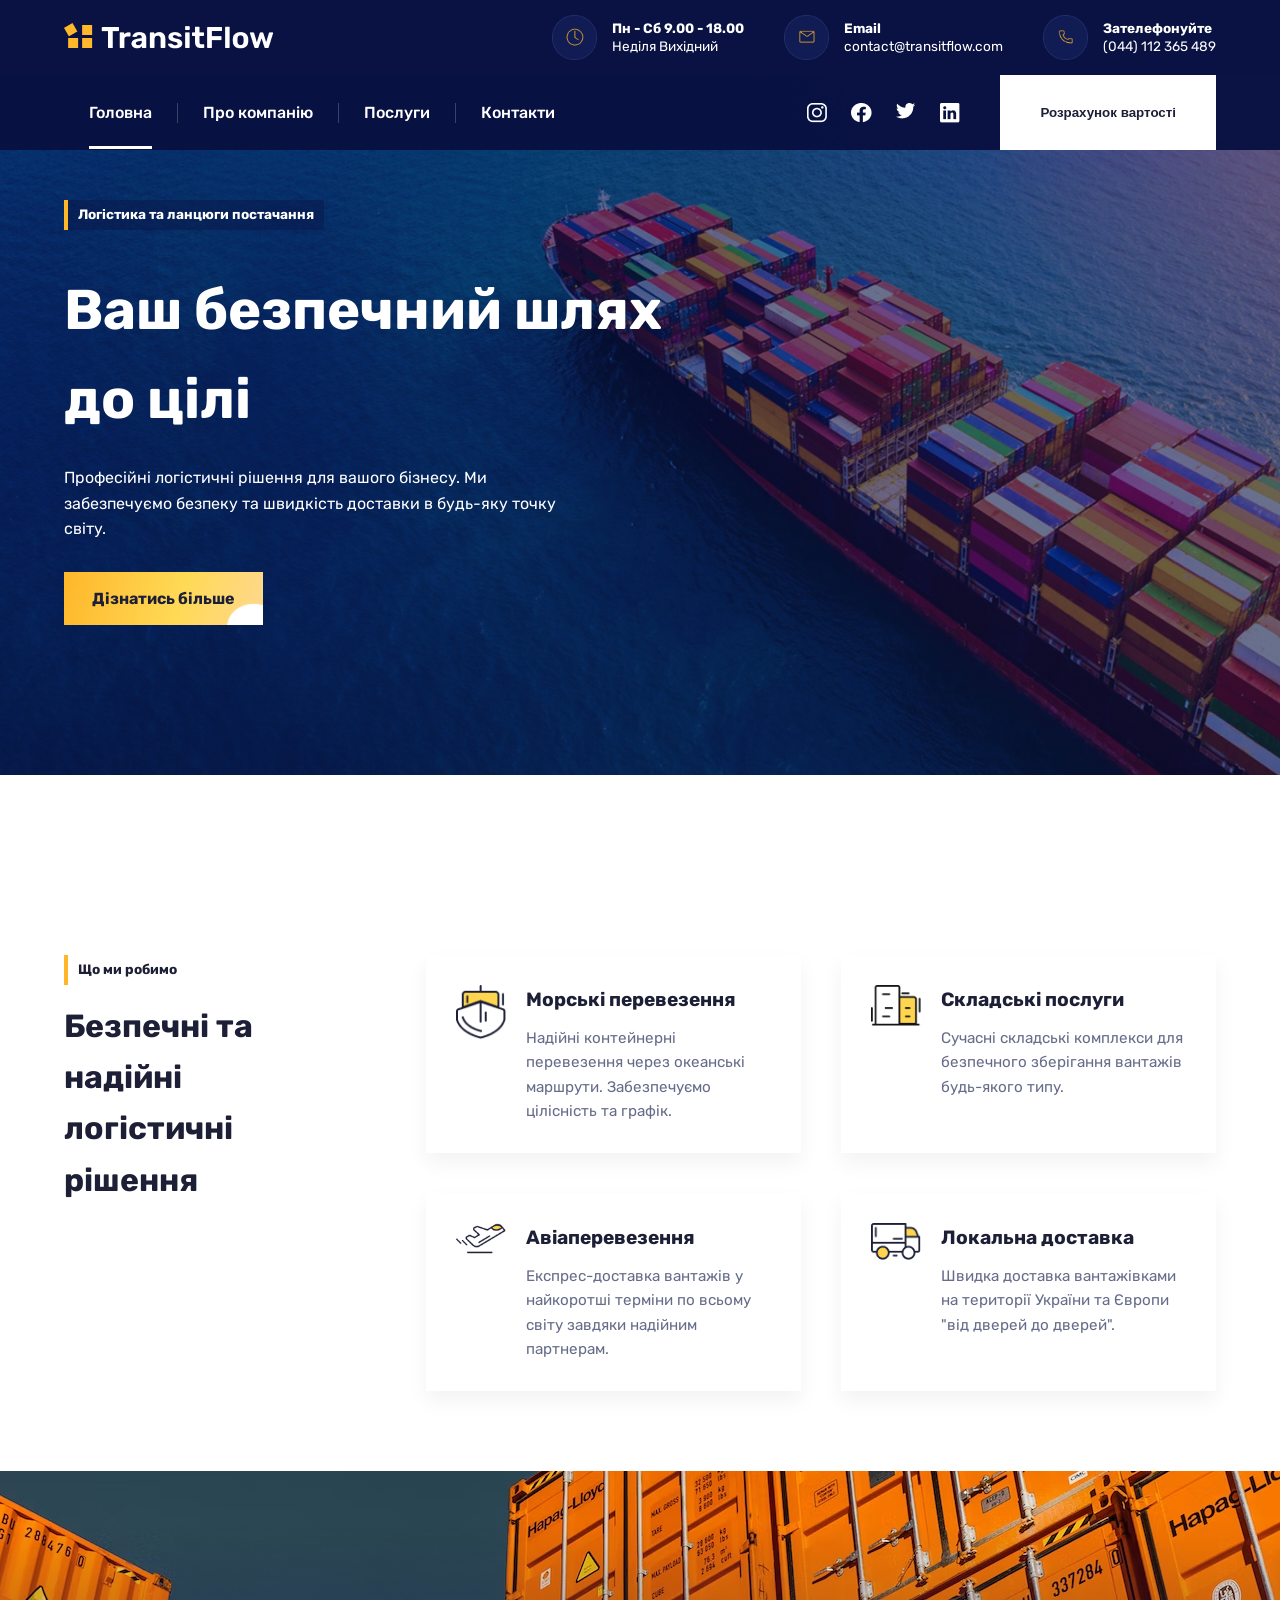
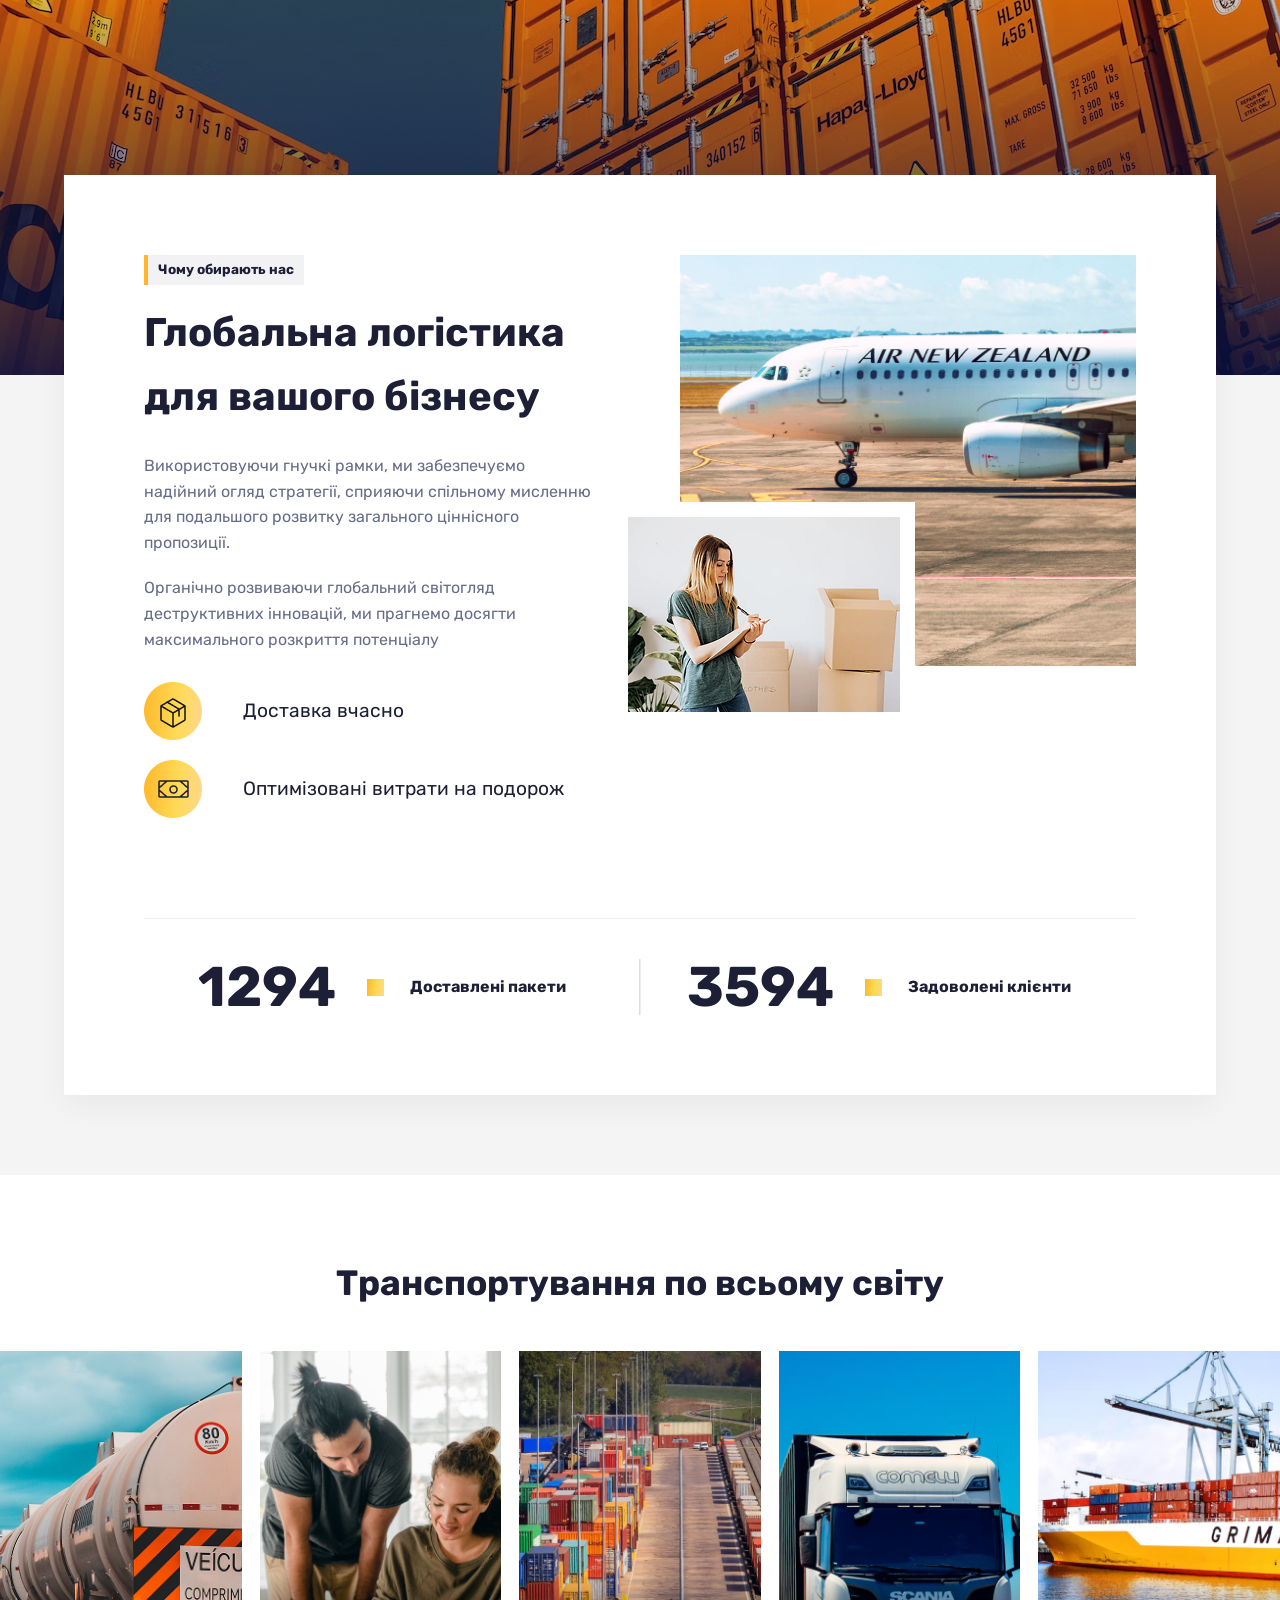
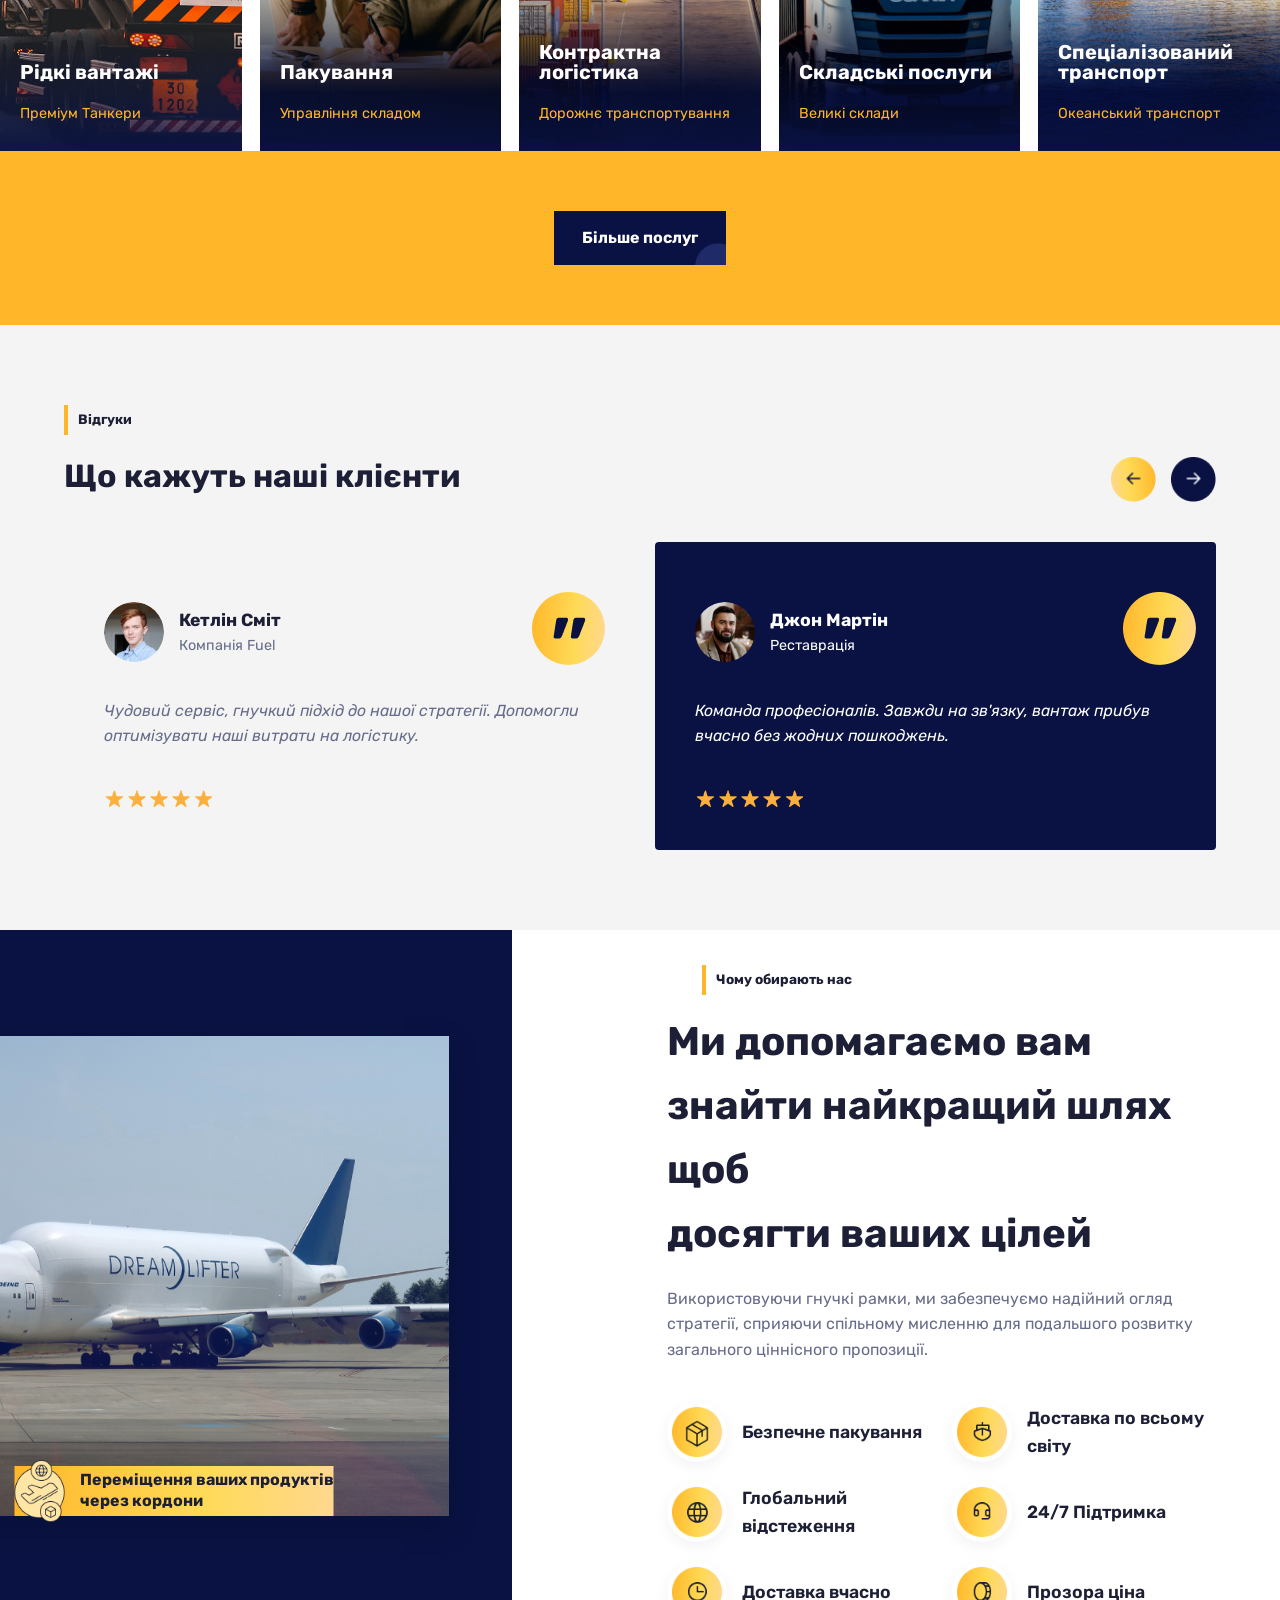
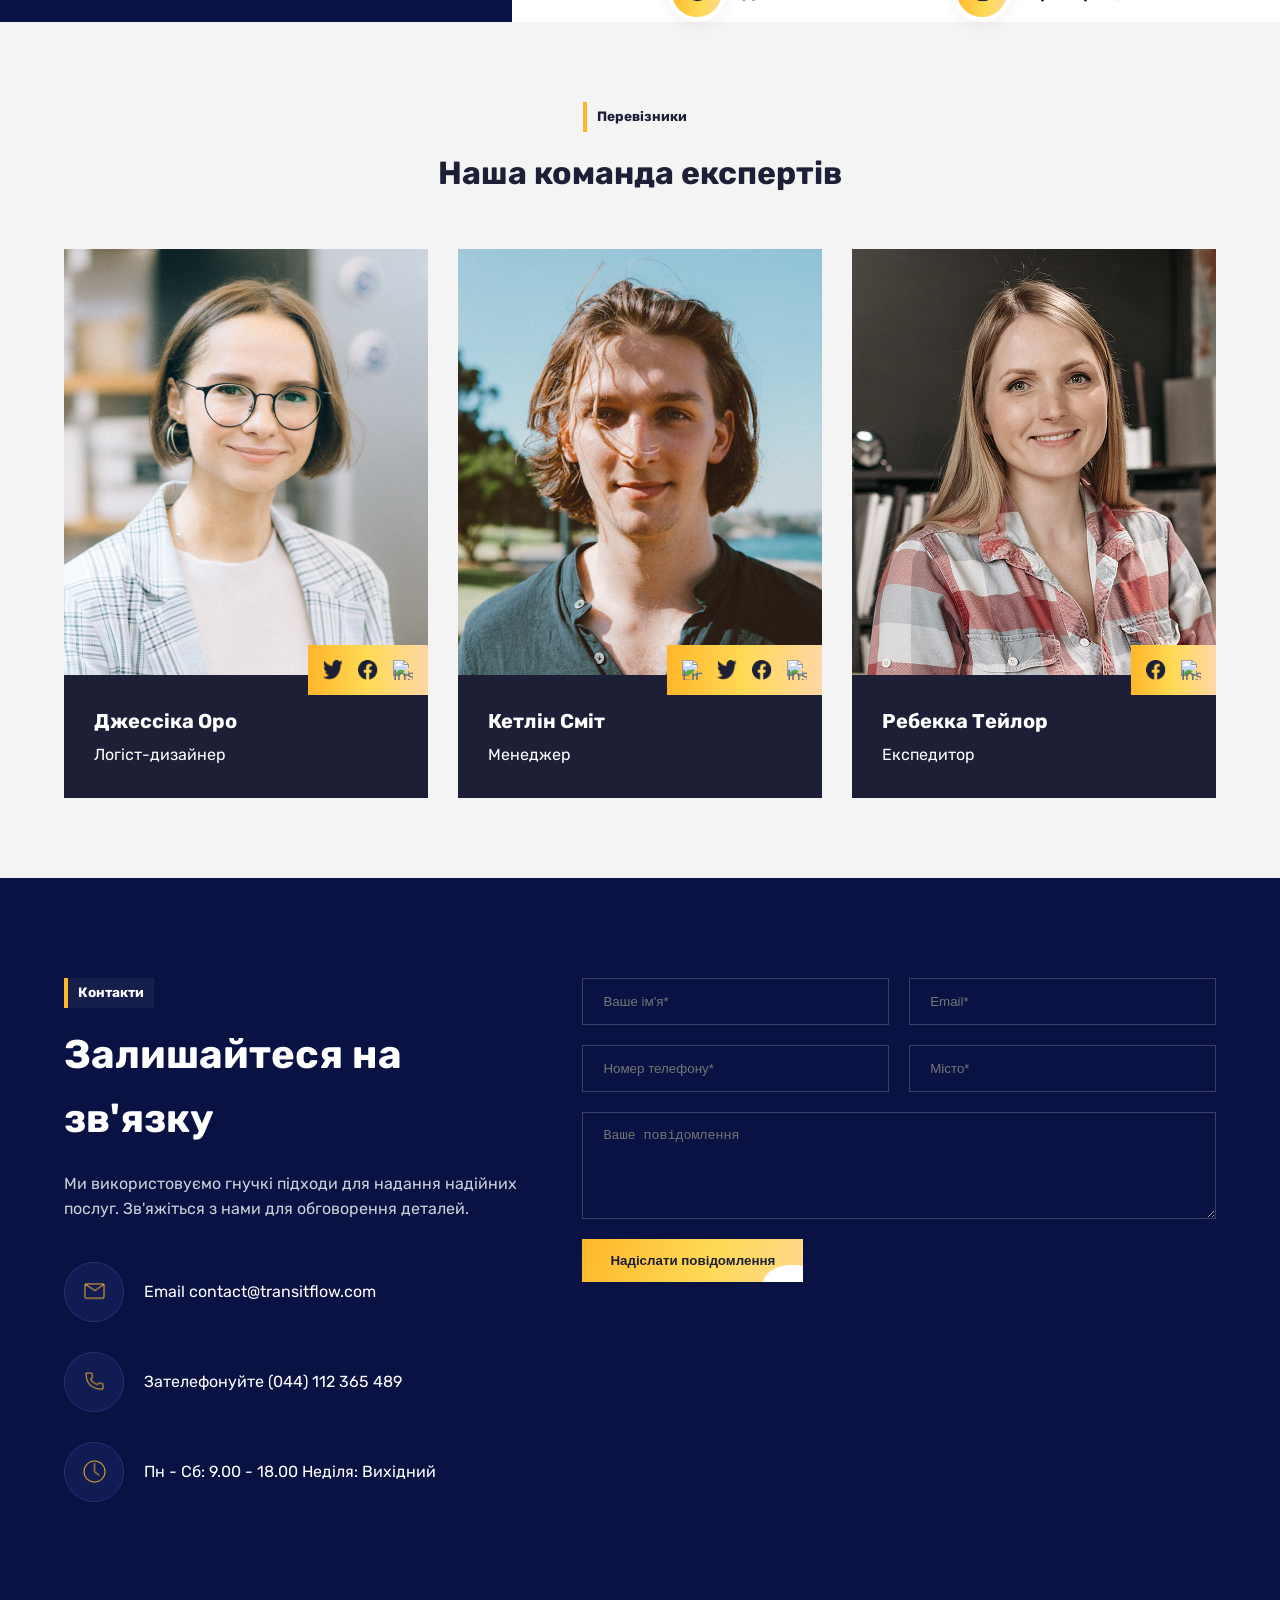
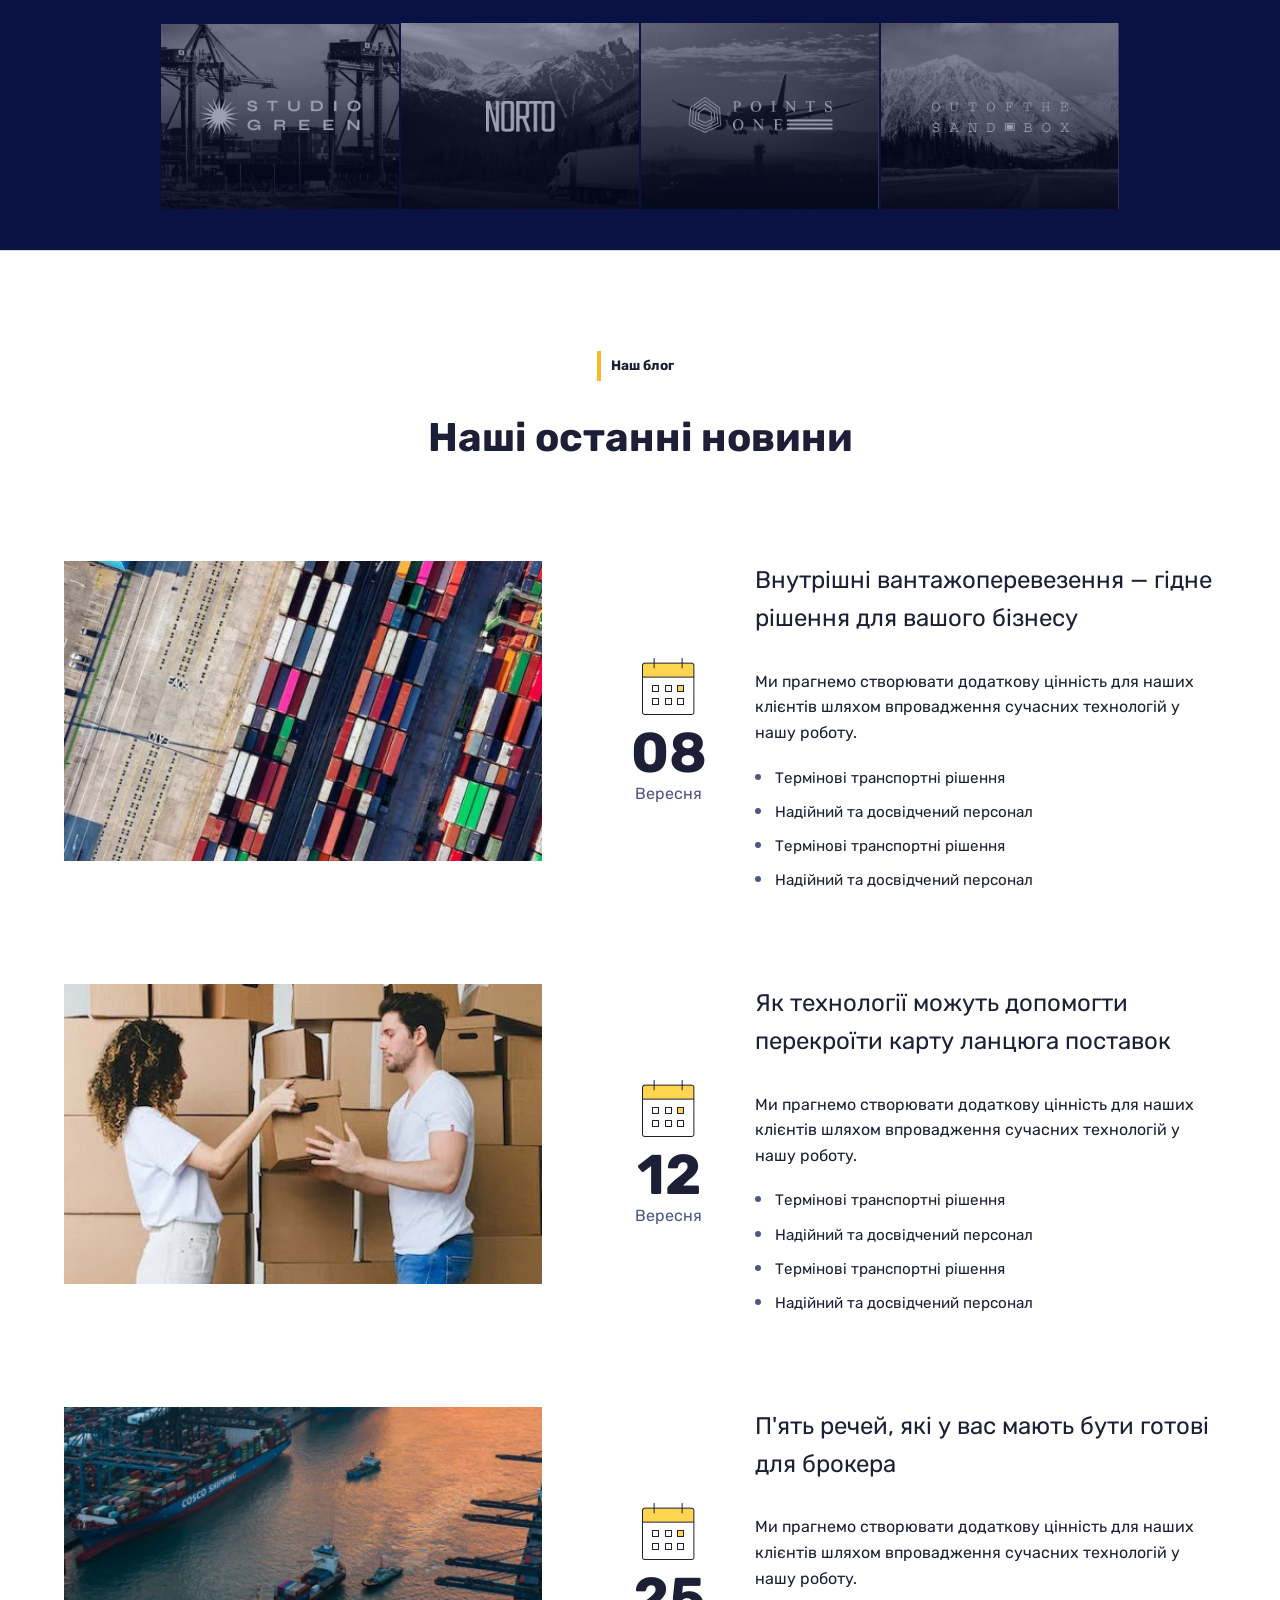
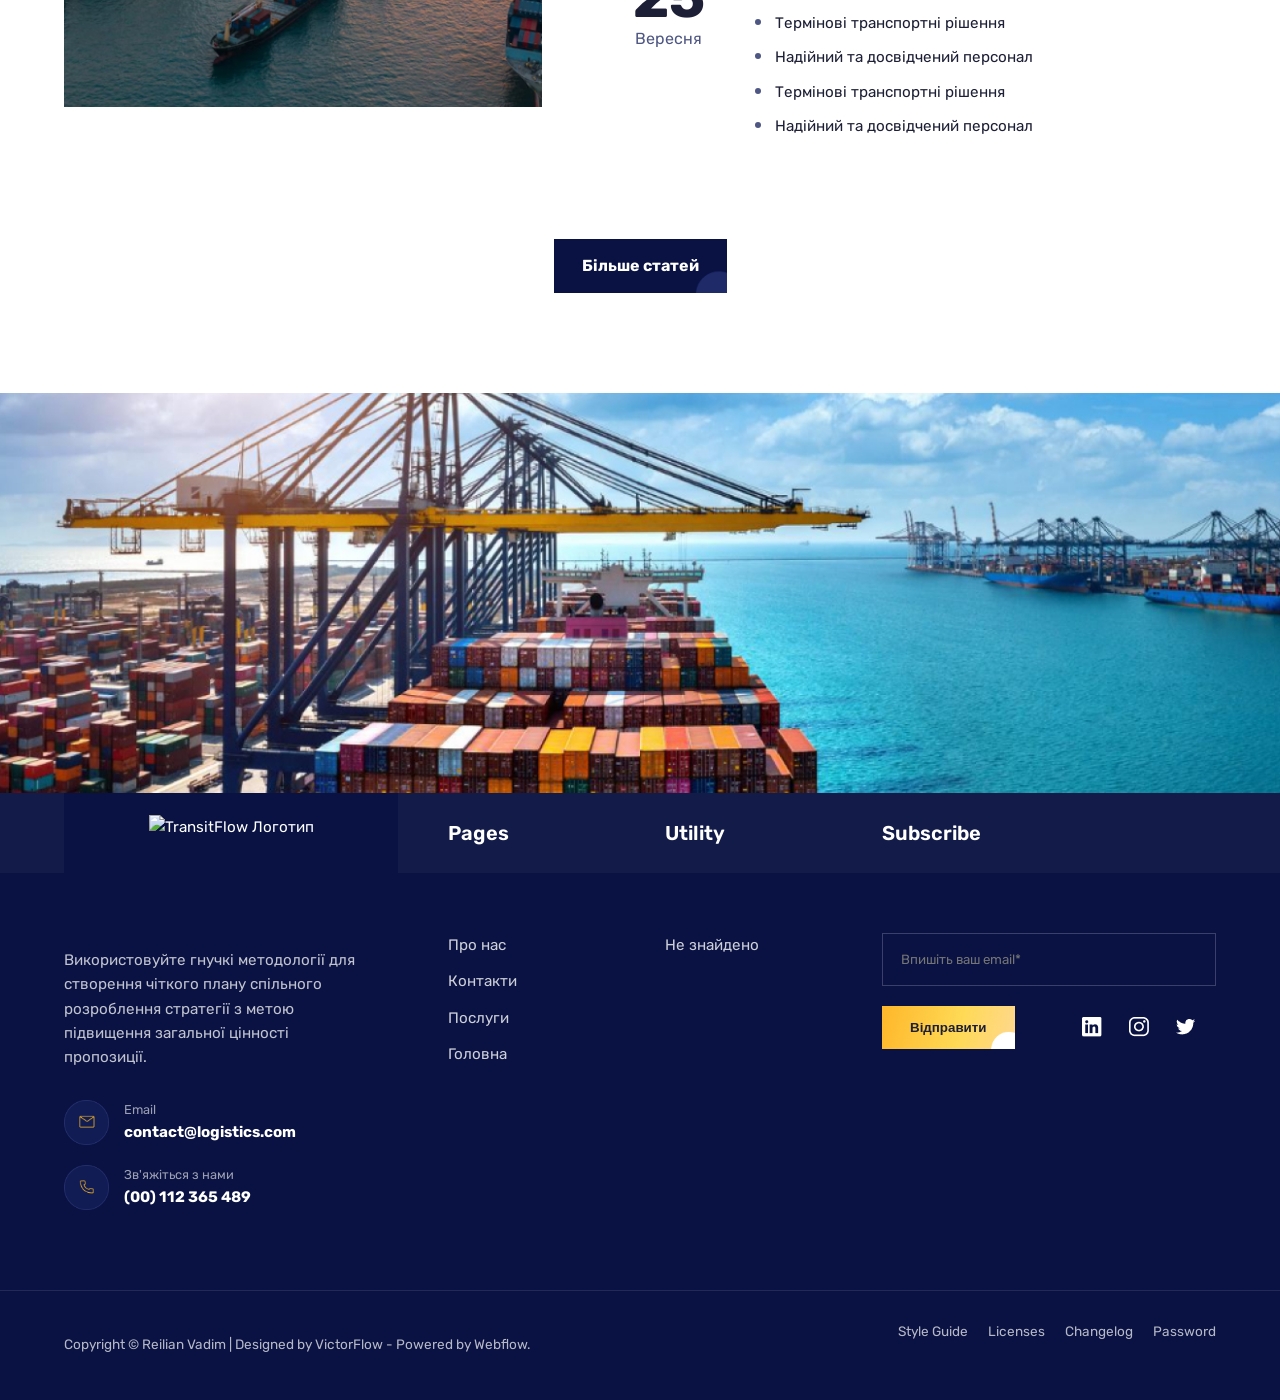
==== index.html @ d1ae2017 "Update index.html" ====
<!doctype html>
<html lang="uk">

<head>
  <meta charset="UTF-8" />
  <meta name="viewport" content="width=device-width, initial-scale=1.0" />
  <title>Головна | TransitFlow</title>
  <meta name="description" content="TransitFlow - найкращі логістичні рішення." />
  <link rel="icon" href="assets/images/favicon.ico" type="image/x-icon">
  <link rel="shortcut icon" href="assets/images/favicon.ico" type="image/x-icon">
  <link rel="preconnect" href="https://fonts.googleapis.com">
  <link rel="preconnect" href="https://fonts.gstatic.com" crossorigin>
  <link href="https://fonts.googleapis.com/css2?family=Rubik:ital,wght@0,300..900;1,300..900&display=swap"
    rel="stylesheet">
  <link rel="stylesheet" href="https://cdn.jsdelivr.net/npm/swiper@10/swiper-bundle.min.css" />
  <link rel="stylesheet" href="assets/css/style.css" />
</head>

<body>
  <header class="header">
    <div class="header-top">
      <div class="container header-top-container">
        <div class="logo">
          <img src="assets/icons/Logo-1-icon.png" alt="TransitFlow Логотип" />
        </div>
        <div class="header-contacts-info">
          <div class="info-item">
            <div class="info-icon">
              <img src="assets/icons/clock-icon.png" alt="Годинник" />
            </div>
            <div class="info-text">
              <span class="info-title">Пн - Сб 9.00 - 18.00</span>
              <span class="info-desc">Неділя Вихідний</span>
            </div>
          </div>
          <div class="info-item">
            <div class="info-icon">
              <img src="assets/icons/email-yellow-icon.png" alt="Email" />
            </div>
            <div class="info-text">
              <span class="info-title">Email</span>
              <span class="info-desc">contact@transitflow.com</span>
            </div>
          </div>
          <div class="info-item">
            <div class="info-icon">
              <img src="assets/icons/call-yellow-icon.png" alt="Телефон" />
            </div>
            <div class="info-text">
              <span class="info-title">Зателефонуйте</span>
              <span class="info-desc">(044) 112 365 489</span>
            </div>
          </div>
        </div>
        <button class="burger-menu" aria-label="Перемикач меню">
          <span class="line"></span><span class="line"></span><span class="line"></span>
        </button>
      </div>
    </div>

    <div class="header-bottom">
      <div class="container header-bottom-container">
        <nav class="main-nav">
          <ul>
            <li><a href="index.html" class="active">Головна</a></li>
            <li class="nav-divider"></li>
            <li><a href="about.html">Про компанію</a></li>
            <li class="nav-divider"></li>
            <li><a href="services.html">Послуги</a></li>
            <li class="nav-divider"></li>
            <li><a href="contact.html">Контакти</a></li>
          </ul>
        </nav>
        <div class="header-actions">
          <div class="social-links">
            <a href="#"><img src="assets/icons/Instagram-icon.png" alt="Instagram" /></a>
            <a href="#"><img src="assets/icons/Facebook-icon.png" alt="Facebook" /></a>
            <a href="#"><img src="assets/icons/Twitter-icon.png" alt="Twitter" /></a>
            <a href="#"><img src="assets/icons/Linkdin-icon.png" alt="LinkedIn" /></a>
          </div>
          <button class="btn btn-white trigger-modal">
            Розрахунок вартості
          </button>
        </div>
      </div>
    </div>
  </header>

  <main>
    <section class="page-banner bg-home">
      <div class="container">
        <span class="badge-tag">Логістика та ланцюги постачання</span>
        <h1 class="hero-title opt-cls-1">
          Ваш безпечний шлях до цілі
        </h1>
        <p class="opt-cls-2">
          Професійні логістичні рішення для вашого бізнесу. Ми забезпечуємо
          безпеку та швидкість доставки в будь-яку точку світу.
        </p>
        <a href="about.html" class="btn btn-yellow">Дізнатись більше</a>
      </div>
    </section>

    <section class="home-what-we-do-section opt-cls-3">
      <div class="container grid-two-col align-items-center">
        <div class="home-wwd-text">
          <span class="badge-tag-dark">Що ми робимо</span>
          <h2 class="section-title-text">
            Безпечні та надійні логістичні рішення
          </h2>
        </div>

        <div class="services-grid-home">
          <div class="service-item">
            <div class="s-icon">
              <img src="assets/icons/Icon-1.png" alt="Морські" class="opt-cls-4" />
            </div>
            <div class="s-text">
              <h3 class="service-text">Морські перевезення</h3>
              <p>
                Надійні контейнерні перевезення через океанські маршрути.
                Забезпечуємо цілісність та графік.
              </p>
            </div>
          </div>
          <div class="service-item">
            <div class="s-icon">
              <img src="assets/icons/Icon-2.png" alt="Складські" class="opt-cls-4" />
            </div>
            <div class="s-text">
              <h3>Складські послуги</h3>
              <p>
                Сучасні складські комплекси для безпечного зберігання вантажів
                будь-якого типу.
              </p>
            </div>
          </div>
          <div class="service-item">
            <div class="s-icon">
              <img src="assets/icons/Icon-3.png" alt="Авіа" class="opt-cls-4" />
            </div>
            <div class="s-text">
              <h3>Авіаперевезення</h3>
              <p>
                Експрес-доставка вантажів у найкоротші терміни по всьому світу
                завдяки надійним партнерам.
              </p>
            </div>
          </div>
          <div class="service-item">
            <div class="s-icon">
              <img src="assets/icons/Icon-5.png" alt="Локальна" class="opt-cls-4" />
            </div>
            <div class="s-text">
              <h3>Локальна доставка</h3>
              <p>
                Швидка доставка вантажівками на території України та Європи
                "від дверей до дверей".
              </p>
            </div>
          </div>
        </div>
      </div>
    </section>

    <section class="why-us-global">
      <div class="why-us-global-bg"></div>

      <div class="container">
        <div class="why-us-wrapper">
          <div class="grid-two-col align-items-center">
            <div class="wu-text-col">
              <span class="badge-tag-dark opt-cls-5">Чому обирають нас</span>
              <h2 class="section-title-text opt-cls-6">
                Глобальна логістика для вашого бізнесу
              </h2>
              <p class="opt-cls-7">
                Використовуючи гнучкі рамки, ми забезпечуємо надійний огляд стратегії,
                сприяючи спільному мисленню для подальшого розвитку загального
                ціннісного пропозиції.
              </p>
              <p>
                Органічно розвиваючи глобальний світогляд деструктивних
                інновацій, ми прагнемо досягти максимального розкриття потенціалу
              </p>

              <ul class="gl-features">
                <li>
                  <div class="gl-icon">
                    <img src="assets/icons/box-icon.png" alt="Box" />
                  </div>
                  <span>Доставка вчасно</span>
                </li>
                <li>
                  <div class="gl-icon">
                    <img src="assets/icons/money-icon.png" alt="Money" />
                  </div>
                  <span>Оптимізовані витрати на подорож</span>
                </li>
              </ul>
            </div>

            <div class="wu-images-col relative">
              <img src="assets/images/airplane.jpg" alt="Airplane" class="img-large" />
              <img src="assets/images/woman.png" alt="Woman packing" class="img-small" />
            </div>
          </div>

          <div class="gl-stats">
            <div class="stat-item">
              <h2>1294</h2>
              <p><span class="yellow-square"></span> Доставлені пакети</p>
            </div>
            <div class="stat-item border-left-desk">
              <h2>3594</h2>
              <p><span class="yellow-square"></span> Задоволені клієнти</p>
            </div>
          </div>
        </div>
      </div>
    </section>

    <section class="our-projects-section">
      <div class="projects-header text-center">
        <h2 class="section-title-text">Транспортування по всьому світу</h2>
      </div>

      <div class="projects-gallery-container">
        <div class="projects-gallery">
          <div class="project-item">
            <img src="assets/images/gallery-1.png" alt="Рідкі вантажі">
            <div class="project-overlay">
              <h4>Рідкі вантажі</h4>
              <p>Преміум Танкери</p>
            </div>
          </div>
          <div class="project-item">
            <img src="assets/images/gallery-2.png" alt="Пакування">
            <div class="project-overlay">
              <h4>Пакування</h4>
              <p>Управління складом</p>
            </div>
          </div>
          <div class="project-item">
            <img src="assets/images/gallery-3.png" alt="Контрактна логістика">
            <div class="project-overlay">
              <h4>Контрактна логістика</h4>
              <p>Дорожнє транспортування</p>
            </div>
          </div>
          <div class="project-item">
            <img src="assets/images/gallery-4.png" alt="Складські послуги">
            <div class="project-overlay">
              <h4>Складські послуги</h4>
              <p>Великі склади</p>
            </div>
          </div>
          <div class="project-item">
            <img src="assets/images/gallery-5.png" alt="Спеціалізований транспорт">
            <div class="project-overlay">
              <h4>Спеціалізований транспорт</h4>
              <p>Океанський транспорт</p>
            </div>
          </div>
        </div>
      </div>

      <div class="projects-footer text-center">
        <a href="services.html" class="btn btn-dark">Більше послуг</a>
      </div>
    </section>

    <section class="testimonial-section bg-light">
      <div class="container">
        <div class="testimonial-header opt-cls-8">
          <div>
            <span class="badge-tag-dark">Відгуки</span>
            <h2 class="section-title-text opt-cls-9">
              Що кажуть наші клієнти
            </h2>
          </div>
          <div class="swiper-nav-buttons">
            <div class="swiper-button-prev-custom">
              <img src="assets/icons/arrow-left.png" alt="Попередній" />
            </div>
            <div class="swiper-button-next-custom">
              <img src="assets/icons/arrow-right.png" alt="Наступний" />
            </div>
          </div>
        </div>

        <div class="swiper testimonial-swiper">
          <div class="swiper-wrapper">
            <div class="swiper-slide">
              <div class="testimonial-card">
                <div class="t-meta">
                  <img src="assets/icons/quote-icon.png" alt="Лапки" class="quote-icon" />
                </div>
                <div class="t-user opt-cls-10">
                  <img src="assets/images/User.png" alt="Клієнт" class="opt-cls-11" />
                  <div>
                    <h4 class="opt-cls-9">Кетлін Сміт</h4>
                    <p class="opt-cls-12">Компанія Fuel</p>
                  </div>
                </div>
                <p class="t-text opt-cls-13">
                  Чудовий сервіс, гнучкий підхід до нашої стратегії. Допомогли
                  оптимізувати наші витрати на логістику.
                </p>
                <div class="rating-stars" aria-label="Рейтинг 5 зірок">
                  <img src="assets/icons/stars-icon.png" alt="Зірка" />
                </div>
              </div>
            </div>
            <div class="swiper-slide">
              <div class="testimonial-card dark-card">
                <div class="t-meta">
                  <img src="assets/icons/quote-icon.png" alt="Лапки" class="quote-icon" />
                </div>
                <div class="t-user opt-cls-10">
                  <img src="assets/images/User-1.png" alt="Клієнт" class="opt-cls-11" />
                  <div>
                    <h4 class="opt-cls-14">Джон Мартін</h4>
                    <p class="opt-cls-12">Реставрація</p>
                  </div>
                </div>
                <p class="t-text opt-cls-13">
                  Команда професіоналів. Завжди на зв'язку, вантаж прибув
                  вчасно без жодних пошкоджень.
                </p>
                <div class="rating-stars" aria-label="Рейтинг 5 зірок">
                  <img src="assets/icons/stars-icon.png" alt="Зірка" />
                </div>
              </div>
            </div>
          </div>
        </div>
      </div>
    </section>

    <section class="why-choose-section">
      <div class="why-choose-bg"></div>

      <div class="container grid-two-col">
        <div class="why-choose-image">
          <img src="assets/images/airplane-2.png" alt="Літак" class="img-main">
          <div class="moving-element">
            <div class="me-icon"><img src="assets/icons/airplane-across-icon.png" alt="Airplane"></div>
            <p>Переміщення ваших продуктів<br>через кордони</p>
          </div>
        </div>

        <div class="why-choose-content">
          <span class="badge-tag-dark opt-cls-15">Чому
            обирають нас</span>
          <h2 class="section-title-text opt-cls-16">Ми допомагаємо вам знайти найкращий шлях
            щоб<br>досягти ваших цілей</h2>
          <p class="opt-cls-17">Використовуючи гнучкі рамки, ми забезпечуємо надійний огляд стратегії,
            сприяючи спільному мисленню для подальшого розвитку загального
            ціннісного пропозиції.</p>

          <div class="icon-list-grid">
            <div class="icon-box">
              <div class="ib-icon"><img src="assets/icons/box-icon.png" alt="Icon"></div>
              <h4>Безпечне пакування</h4>
            </div>
            <div class="icon-box">
              <div class="ib-icon"><img src="assets/icons/ship-icon.png" alt="Icon"></div>
              <h4>Доставка по всьому світу</h4>
            </div>
            <div class="icon-box">
              <div class="ib-icon"><img src="assets/icons/global-icon.png" alt="Icon"></div>
              <h4>Глобальний відстеження</h4>
            </div>
            <div class="icon-box">
              <div class="ib-icon"><img src="assets/icons/support-icon.png" alt="Icon"></div>
              <h4>24/7 Підтримка</h4>
            </div>
            <div class="icon-box">
              <div class="ib-icon"><img src="assets/icons/time-yellow-icon.png" alt="Icon"></div>
              <h4>Доставка вчасно</h4>
            </div>
            <div class="icon-box">
              <div class="ib-icon"><img src="assets/icons/coin-icon.png" alt="Icon"></div>
              <h4>Прозора ціна</h4>
            </div>
          </div>
        </div>
      </div>
    </section>

    <section class="team-section">
      <div class="container">
        <div class="text-center opt-cls-18">
          <span class="badge-tag-dark">Перевізники</span>
          <h2 class="section-title-text">Наша команда експертів</h2>
        </div>

        <div class="team-grid">
          <div class="team-card">
            <div class="team-image-wrapper">
              <img src="assets/images/team-1.png" alt="Джессіка Оро" />
              <div class="team-socials">
                <a href="https://x.com"><img src="assets/icons/twitter-dark-icon.png" alt="Twitter" /></a>
                <a href="https://www.facebook.com"><img src="assets/icons/facebook-dark-icon.png" alt="Facebook" /></a>
                <a href="https://www.instagram.com"><img src="assets/icons/Instagram-dark-icon.png"
                    alt="Instagram" /></a>
              </div>
            </div>
            <div class="team-info">
              <h3>Джессіка Оро</h3>
              <p>Логіст-дизайнер</p>
            </div>
          </div>

          <div class="team-card">
            <div class="team-image-wrapper">
              <img src="assets/images/team-2.png" alt="Кетлін Сміт" />
              <div class="team-socials">
                <a href="https://ua.linkedin.com"><img src="assets/icons/in-dark-icon.png" alt="LinkedIn" /></a>
                <a href="https://x.com"><img src="assets/icons/twitter-dark-icon.png" alt="Twitter" /></a>
                <a href="https://www.facebook.com"><img src="assets/icons/facebook-dark-icon.png" alt="Facebook" /></a>
                <a href="https://www.instagram.com"><img src="assets/icons/Instagram-dark-icon.png"
                    alt="Instagram" /></a>
              </div>
            </div>
            <div class="team-info">
              <h3>Кетлін Сміт</h3>
              <p>Менеджер</p>
            </div>
          </div>

          <div class="team-card">
            <div class="team-image-wrapper">
              <img src="assets/images/team-3.png" alt="Ребекка Тейлор" />
              <div class="team-socials">
                <a href="https://www.facebook.com"><img src="assets/icons/facebook-dark-icon.png" alt="Facebook" /></a>
                <a href="https://www.instagram.com"><img src="assets/icons/Instagram-dark-icon.png"
                    alt="Instagram" /></a>
              </div>
            </div>
            <div class="team-info">
              <h3>Ребекка Тейлор</h3>
              <p>Експедитор</p>
            </div>
          </div>
        </div>
      </div>
    </section>
    <section class="contact-section-home">
      <div class="container contact-inner-home">
        <div class="contact-content-home">

          <div class="contact-info-col-home">
            <span class="badge-tag-dark opt-cls-19">Контакти</span>
            <h2 class="section-title-text opt-cls-20">Залишайтеся на
              зв'язку</h2>
            <p class="opt-cls-21">
              Ми використовуємо гнучкі підходи для надання надійних послуг. Зв'яжіться з нами для обговорення деталей.
            </p>

            <div class="contact-info-blocks-home">
              <div class="c-info-block-home">
                <div class="c-icon-circle-home"><img src="assets/icons/email-yellow-icon.png" alt="Email"></div>
                <div class="c-text-home">
                  <span class="c-label-home">Email</span>
                  <span class="c-value-home">contact@transitflow.com</span>
                </div>
              </div>
              <div class="c-info-block-home">
                <div class="c-icon-circle-home"><img src="assets/icons/call-yellow-icon.png" alt="Call"></div>
                <div class="c-text-home">
                  <span class="c-label-home">Зателефонуйте</span>
                  <span class="c-value-home">(044) 112 365 489</span>
                </div>
              </div>
              <div class="c-info-block-home">
                <div class="c-icon-circle-home"><img src="assets/icons/clock-icon.png" alt="Time"></div>
                <div class="c-text-home">
                  <span class="c-label-home">Пн - Сб: 9.00 - 18.00</span>
                  <span class="c-value-home">Неділя: Вихідний</span>
                </div>
              </div>
            </div>
          </div>

          <div class="contact-form-col-home">
            <form class="contact-form-home">
              <div class="form-row-home">
                <input type="text" placeholder="Ваше ім'я*" required />
                <input type="email" placeholder="Email*" required />
              </div>
              <div class="form-row-home">
                <input type="tel" placeholder="Номер телефону*" required />
                <input type="text" placeholder="Місто*" required />
              </div>
              <textarea rows="5" placeholder="Ваше повідомлення"></textarea>
              <div class="form-actions-home opt-cls-22">
                <button type="submit" class="btn btn-yellow">Надіслати повідомлення</button>
              </div>
            </form>
          </div>
        </div>
      </div>

      <div class="clients-banner border-bottom">
        <div class="container clients-flex">
          <img src="assets/images/partner1-logo.png" alt="Партнер 1" />
          <img src="assets/images/partner2-logo.png" alt="Партнер 2" />
          <img src="assets/images/partner3-logo.png" alt="Партнер 3" />
          <img src="assets/images/partner4-logo.png" alt="Партнер 4" />
        </div>
      </div>
    </section>

    <section class="blog-list-section">
      <div class="container">
        <div class="text-center opt-cls-18">
          <span class="opt-cls-23">Наш блог</span>
          <h2 class="section-title-text opt-cls-24">Наші останні новини</h2>
        </div>

        <div class="blog-list-container">
          <div class="blog-list-item">
            <div class="bli-image">
              <img src="assets/images/blog-1.png" alt="Блог 1">
              <a href="#" class="bli-overlay">Читати далі</a>
            </div>
            <div class="bli-date">
              <img src="assets/icons/calendar-icon.png" alt="Календар" />
              <span class="bli-day">08</span>
              <span class="bli-month">Вересня</span>
            </div>
            <div class="bli-content">
              <h3>Внутрішні вантажоперевезення — гідне рішення для вашого бізнесу</h3>
              <p>Ми прагнемо створювати додаткову цінність для наших клієнтів шляхом впровадження сучасних технологій у
                нашу роботу.</p>
              <ul>
                <li>Термінові транспортні рішення</li>
                <li>Надійний та досвідчений персонал</li>
                <li>Термінові транспортні рішення</li>
                <li>Надійний та досвідчений персонал</li>
              </ul>
            </div>
          </div>

          <div class="blog-list-item">
            <div class="bli-image">
              <img src="assets/images/blog-2.png" alt="Блог 2">
              <a href="#" class="bli-overlay">Читати далі</a>
            </div>
            <div class="bli-date">
              <img src="assets/icons/calendar-icon.png" alt="Календар" />
              <span class="bli-day">12</span>
              <span class="bli-month">Вересня</span>
            </div>
            <div class="bli-content">
              <h3>Як технології можуть допомогти перекроїти карту ланцюга поставок</h3>
              <p>Ми прагнемо створювати додаткову цінність для наших клієнтів шляхом впровадження сучасних технологій у
                нашу роботу.</p>
              <ul>
                <li>Термінові транспортні рішення</li>
                <li>Надійний та досвідчений персонал</li>
                <li>Термінові транспортні рішення</li>
                <li>Надійний та досвідчений персонал</li>
              </ul>
            </div>
          </div>

          <div class="blog-list-item">
            <div class="bli-image">
              <img src="assets/images/blog-3.png" alt="Блог 3">
              <a href="#" class="bli-overlay">Читати далі</a>
            </div>
            <div class="bli-date">
              <img src="assets/icons/calendar-icon.png" alt="Календар" />
              <span class="bli-day">25</span>
              <span class="bli-month">Вересня</span>
            </div>
            <div class="bli-content">
              <h3>П'ять речей, які у вас мають бути готові для брокера</h3>
              <p>Ми прагнемо створювати додаткову цінність для наших клієнтів шляхом впровадження сучасних технологій у
                нашу роботу.</p>
              <ul>
                <li>Термінові транспортні рішення</li>
                <li>Надійний та досвідчений персонал</li>
                <li>Термінові транспортні рішення</li>
                <li>Надійний та досвідчений персонал</li>
              </ul>
            </div>
          </div>
        </div>

        <div class="text-center opt-cls-25">
          <a href="#" class="btn btn-dark">Більше статей</a>
        </div>
      </div>
    </section>
    <div class="pre-footer-banner"></div>

    <footer class="footer">
      <div class="footer-header-bar">
        <div class="container footer-header-grid">
          <div class="footer-header-col brand-h-col">
            <div class="logo">
              <img src="assets/icons/logo-1-icon.png" alt="TransitFlow Логотип" />
            </div>
          </div>
          <div class="footer-header-col">
            <h3 class="footer-title">Pages</h3>
          </div>
          <div class="footer-header-col">
            <h3 class="footer-title">Utility</h3>
          </div>
          <div class="footer-header-col">
            <h3 class="footer-title">Subscribe</h3>
          </div>
        </div>
      </div>
      <div class="container footer-body-grid">
        <div class="footer-column brand-col">
          <p class="brand-text">
            Використовуйте гнучкі методології для створення чіткого плану
            спільного розроблення стратегії з метою підвищення загальної
            цінності пропозиції.
          </p>
          <div class="footer-contacts">
            <div class="contact-item">
              <div class="contact-icon">
                <img src="assets/icons/email-yellow-icon.png" alt="Email" />
              </div>
              <div class="contact-info">
                <span class="contact-label">Email</span>
                <a href="mailto:contact@logistics.com" class="contact-value">contact@logistics.com</a>
              </div>
            </div>
            <div class="contact-item">
              <div class="contact-icon">
                <img src="assets/icons/call-yellow-icon.png" alt="Call" />
              </div>
              <div class="contact-info">
                <span class="contact-label">Зв'яжіться з нами</span>
                <a href="tel:00112365489" class="contact-value">(00) 112 365 489</a>
              </div>
            </div>
          </div>
        </div>
        <div class="footer-column">
          <ul class="footer-links-list">
            <li><a href="about.html">Про нас</a></li>
            <li><a href="contact.html">Контакти</a></li>
            <li><a href="services.html">Послуги</a></li>
            <li><a href="index.html">Головна</a></li>
          </ul>
        </div>
        <div class="footer-column">
          <ul class="footer-links-list">
            <li><a href="404.html">Не знайдено</a></li>
          </ul>
        </div>
        <div class="footer-column subscribe-col">
          <form class="footer-subscribe-form">
            <input type="email" placeholder="Впишіть ваш email*" required autocomplete="email" />
            <div class="subscribe-actions">
              <button type="submit" class="btn btn-yellow">Відправити</button>
              <div class="footer-socials">
                <a href="#"> <img src="assets/icons/Linkdin-icon.png" alt="LinkedIn" /></a>
                <a href="#"><img src="assets/icons/Instagram-icon.png" alt="Instagram" /></a>
                <a href="#"><img src="assets/icons/Twitter-icon.png" alt="Twitter" /></a>
              </div>
            </div>
          </form>
        </div>
      </div>
      <div class="footer-bottom">
        <div class="container footer-bottom-container">
          <p class="copyright">
            Copyright © Reilian Vadim | Designed by VictorFlow - Powered by
            Webflow.
          </p>
          <div class="footer-bottom-links">
            <a href="#">Style Guide</a><a href="#">Licenses</a><a href="#">Changelog</a><a href="#">Password</a>
          </div>
        </div>
      </div>
    </footer>

    <div id="quoteModal" class="modal-overlay">
      <div class="modal-wrapper">
        <button class="modal-close">&times;</button>
        <h2 class="modal-title">Розрахунок вартості</h2>
        <form class="modal-form">
          <div class="form-group">
            <input type="text" required placeholder="Ваше ім'я" />
          </div>
          <div class="form-group">
            <input type="tel" required placeholder="Телефон" />
          </div>
          <button type="submit" class="btn btn-yellow btn-full">
            Відправити
          </button>
        </form>
      </div>
    </div>

    <script src="https://cdn.jsdelivr.net/npm/swiper@10/swiper-bundle.min.js"></script>
    <script src="assets/js/main.js"></script>
</body>

</html>
---- assets/css/style.css ----
:root {
  --color-primary-dark: #091242;
  --color-primary-yellow: #ffb629;
  --color-bg-light: #f4f4f4;
  --color-text-dark: #1c1f35;
  --color-text-gray: #666c89;
  --color-white: #ffffff;
}

*,
*::before,
*::after {
  box-sizing: border-box;
}

html,
body {
  overflow-x: hidden;
  width: 100%;
  max-width: 100vw;
  position: relative;
}

body {
  margin: 0;
  font-family: "Rubik", sans-serif;
  color: var(--color-text-gray);
  background-color: #fff;
  line-height: 1.6;
}
.bg-light {
  background-color: var(--color-bg-light);
}
h1,
h2,
h3,
h4 {
  color: var(--color-text-dark);
  margin-top: 0;
}
a {
  text-decoration: none;
  color: inherit;
}
img {
  max-width: 100%;
  height: auto;
  display: block;
}
.text-center {
  text-align: center;
}

.text-left {
  text-align: left;
}

.text-yellow {
  color: var(--color-primary-yellow);
}
.container {
  width: 90%;
  max-width: 1200px;
  margin: 0 auto;
}

.huge-404 {
  font-size: 150px;
  color: var(--color-text-dark);
  margin: 0;
}

.btn {
  display: inline-block;
  padding: 14px 28px;
  border: none;
  cursor: pointer;
  font-weight: bold;
  text-align: center;
  transition: 0.3s;
}
.btn-yellow {
  background-image: url("../images/btn-1.jpg");
  background-size: 100% 100%;
  color: var(--color-text-dark);
}
.btn-yellow:hover {
  background-image: url("../images/btn-hover.png");
  color: var(--color-text-dark);
}
.btn-dark {
  background-image: url("../images/btn-2.png");
  background-size: 100% 100%;
  color: var(--color-white);
}
.btn-dark:hover {
  background-image: url("../images/btn-dark-hover.png");
  color: var(--color-white);
}
.btn-white {
  background: var(--color-white);
  color: var(--color-text-dark);
}
.btn-full {
  width: 100%;
}
.badge-tag {
  display: inline-block;
  background: rgba(255, 255, 255, 0.1);
  padding: 4px 10px;
  border-left: 4px solid var(--color-primary-yellow);
  font-size: 0.85rem;
  font-weight: bold;
  margin-bottom: 1rem;
  color: var(--color-white);
}

.badge-tag-dark {
  display: inline-block;
  padding: 4px 10px;
  border-left: 4px solid var(--color-primary-yellow);
  font-size: 0.85rem;
  font-weight: bold;
  margin-bottom: 1rem;
  color: var(--color-text-dark);
}

.header {
  position: absolute;
  top: 0;
  left: 0;
  width: 100%;
  z-index: 1000;
}
.header-top {
  background-color: var(--color-primary-dark);
  padding: 15px 0;
  color: #fff;
}
.header-top-container {
  display: flex;
  justify-content: space-between;
  align-items: center;
}
.logo {
  display: flex;
  height: 36px;
  width: auto;
  display: block;
  object-fit: contain;
}
.block-orange {
  width: 12px;
  height: 24px;
  background: var(--color-primary-yellow);
}
.block-blue {
  width: 12px;
  height: 24px;
  background: #4e5683;
}

.header-contacts-info {
  display: none;
}

.burger-menu {
  background: none;
  border: none;
  cursor: pointer;
  display: flex;
  flex-direction: column;
  gap: 5px;
}
.burger-menu .line {
  width: 25px;
  height: 3px;
  background: #fff;
}

.burger-menu {
  display: flex;
}

.burger-menu .line {
  transition: all 0.3s ease-in-out;
  transform-origin: center;
}
.burger-menu.open .line:nth-child(1) {
  transform: translateY(8px) rotate(45deg);
}
.burger-menu.open .line:nth-child(2) {
  opacity: 0;
}
.burger-menu.open .line:nth-child(3) {
  transform: translateY(-8px) rotate(-45deg);
}

.header-bottom {
  display: none;
  background-color: rgba(9, 18, 66, 0.98) !important;
  position: absolute;
  width: 100%;
  top: 100%;
  left: 0;
}
.header-bottom.active {
  display: block;
}
.header-bottom-container {
  padding: 20px 0;
  display: flex;
  flex-direction: column;
  gap: 20px;
}
.main-nav ul {
  list-style: none;
  padding: 0;
  margin: 0;
  display: flex;
  flex-direction: column;
  gap: 15px;
}
.main-nav a {
  color: #fff;
  display: block;
  font-weight: 500;
}
.main-nav a.active {
  color: var(--color-primary-yellow);
}
.nav-divider {
  display: none;
}
.header-actions {
  display: flex;
  flex-direction: column;
  gap: 20px;
}
.social-links {
  display: flex;
  gap: 15px;
  color: #fff;
  font-weight: bold;
}
.btn-white {
  background: #fff;
  color: var(--color-text-dark);
  padding: 15px;
  border: none;
  font-weight: bold;
  text-align: center;
}

.page-banner {
  padding: 200px 0 150px 0;
  margin-bottom: 100px;
  color: #fff;
  position: relative;
  background-size: cover;
  background-position: center;
  background-repeat: no-repeat;
}
.bg-truck {
  background-image: url("../images/truck-hero.jpg");
}

.bg-home {
  background-image:
    linear-gradient(rgba(9, 18, 66, 0.6), rgba(9, 18, 66, 0.6)),
    url("../images/bg-home.png");
  background-color: var(--color-primary-dark);
}

.bg-truck-2 {
  background-image:
    linear-gradient(
      90deg,
      rgba(9, 18, 66, 1) 0%,
      rgba(9, 18, 66, 0.6) 40%,
      rgba(9, 18, 66, 0) 70%
    ),
    url("../images/bg-truck.png");
}

.bg-airplane {
  background-image: url("../images/airplane-hero.png");
  background-image:
    linear-gradient(
      90deg,
      rgba(9, 18, 66, 1) 0%,
      rgba(9, 18, 66, 0.6) 40%,
      rgba(9, 18, 66, 0) 70%
    ),
    url("../images/airplane-hero.png");
}

.bg-services {
  background-image:
    linear-gradient(
      90deg,
      rgba(9, 18, 66, 1) 0%,
      rgba(9, 18, 66, 0.6) 40%,
      rgba(9, 18, 66, 0) 70%
    ),
    url("../images/services.png");
  background-color: var(--color-primary-dark);
}

.page-banner .badge-tag {
  background: rgba(9, 18, 66, 0.4);
  color: #fff;
}
.hero-title {
  color: #fff;
  font-size: 2.5rem;
  margin: 0;
}

.grid-two-col {
  display: flex;
  flex-direction: column;
  gap: 40px;
}
.section-title-text {
  font-size: 2rem;
  margin-bottom: 1.5rem;
}

.section-title-text-home {
  font-size: 2rem;
  margin-bottom: 1.5rem;
}

.services-six-section {
  padding: 80px 0;
}
.services-six-grid {
  display: grid;
  grid-template-columns: 1fr;
  gap: 40px;
}

.services-grid-home {
  display: grid;
  grid-template-columns: 1fr;
  gap: 30px;
}

.services-grid-home .service-item {
  display: flex;
  flex-direction: row;
  align-items: flex-start;
  gap: 20px;
  background: #fff;
  padding: 30px;
  box-shadow: 0 10px 20px rgba(0, 0, 0, 0.05);
}

.services-grid-home .s-icon {
  flex-shrink: 0;
}

.services-grid-home .s-text {
  display: flex;
  flex-direction: column;
  text-align: left;
}

.services-grid-home .s-text h3 {
  margin-bottom: 10px;
  font-size: 1.2rem;
}

.services-grid-home .s-text p {
  margin: 0;
  font-size: 0.95rem;
}

.service-title {
  color: var(--color-primary-yellow);
}

.service-text {
  color: var(--color-text-dark);
}

.features-list {
  list-style: none;
  padding: 0;
  display: flex;
  flex-direction: column;
  gap: 20px;
}
.features-list li {
  display: flex;
  gap: 15px;
  align-items: flex-start;
}
.feature-icon {
  font-size: 2rem;
}
.feature-text h3 {
  margin-bottom: 5px;
}
.overview-images {
  position: relative;
}
.img-main {
  width: 85%;
}
.img-sub-wrapper {
  position: absolute;
  bottom: -20px;
  right: 0;
  width: 50%;
  border: 10px solid #fff;
  background: #fff;
}

.stats-section {
  padding: 40px 0;
}
.border-top {
  border-top: 1px solid #ddd;
}
.border-bottom {
  border-bottom: 1px solid #ddd;
}
.stats-flex {
  display: flex;
  flex-wrap: wrap;
  gap: 20px;
  justify-content: space-between;
  align-items: center;
  padding: 20px 0;
}
.stat-item {
  display: flex;
  gap: 15px;
  align-items: center;
}
.stat-item h2 {
  font-size: 2.5rem;
  margin: 0;
}
.stat-item p {
  margin: 0;
  display: flex;
  align-items: center;
  gap: 5px;
  font-weight: bold;
}
.yellow-square {
  display: inline-block;
  width: 17px;
  height: 17px;
  margin: 16px;
  background-image: url("../icons/yellow-square-icon.png");
}

.testimonial-section {
  padding: 80px 0;
}
.testimonial-header {
  display: flex;
  flex-direction: column;
  gap: 20px;
  margin-bottom: 30px;
}

.swiper-nav-buttons {
  display: flex;
  gap: 15px;
  align-items: center;
}

.swiper-button-prev-custom,
.swiper-button-next-custom {
  width: auto;
  height: auto;
  background: none;
  border-radius: 0;
  cursor: pointer;
  display: flex;
  align-items: center;
  justify-content: center;
  transition: transform 0.2s ease;
}

.swiper-button-prev-custom:hover,
.swiper-button-next-custom:hover {
  transform: scale(1.1);
}

.swiper-button-prev-custom img,
.swiper-button-next-custom img {
  width: 45px;
  height: auto;
  display: block;
}
.testimonial-card {
  position: relative;
  background: var(--color-bg-light);
  padding: 40px;
  border-radius: 4px;
  height: 100%;
  display: flex;
  flex-direction: column;
  justify-content: space-between;
}

.t-meta {
  display: flex;
  justify-content: space-between;
  align-items: center;
  margin-bottom: 20px;
  width: 100%;
}

.rating-stars {
  margin-top: 20px;
  width: 110px;
  height: auto;
  display: flex;
  gap: 4px;
}

.dark-card {
  background: var(--color-primary-dark);
  color: #fff;
}
.dark-card h4 {
  color: #fff;
}
.t-user {
  display: flex;
  gap: 15px;
  align-items: center;
  margin-bottom: 20px;
  position: relative;
}
.t-user img {
  width: 60px;
  height: 60px;
  border-radius: 50%;
  object-fit: cover;
}
.t-user h4 {
  margin: 0;
  font-size: 1.1rem;
}
.t-user p {
  margin: 0;
  font-size: 0.9rem;
}
.quote-icon {
  position: absolute;
  top: 50px;
  right: 20px;
  width: 72.85px;
  height: auto;
  display: block;
  font-size: 3rem;
  color: rgba(0, 0, 0, 0.1);
  line-height: 1;
  font-family: serif;
}

.dark-card .quote-icon {
  color: var(--color-primary-yellow);
}
.t-text {
  font-style: italic;
  margin-bottom: 20px;
  flex-grow: 1;
}

.contact-box-section {
  padding: 80px 0;
  background: var(--color-primary-dark);
  position: relative;
  margin: 0 auto;
  width: 954px;
  z-index: 10;
}

  .contact-box-section {
    width: 100% !important;
    max-width: 100% !important;
    padding: 40px 20px !important;
    margin-top: 0 !important;
  }

.contact-dark-box {
  background: var(--color-primary-dark);
  color: #fff;
}
.contact-info-grid {
  display: grid;
  grid-template-columns: 1fr;
  gap: 20px;
  margin-bottom: 40px;
  border-top: 1px solid rgba(255, 255, 255, 0.1);
  border-bottom: 1px solid rgba(255, 255, 255, 0.1);
  padding: 30px 0;
}
.c-info-item {
  display: flex;
  flex-direction: column;
  align-items: center;
  text-align: center;
  gap: 10px;
}
.c-icon {
  width: 50px;
  height: 50px;
  border-radius: 50%;
  background: rgba(255, 255, 255, 0.1);
  display: flex;
  align-items: center;
  justify-content: center;
  font-size: 1.2rem;
}

.dark-form .form-row {
  display: flex;
  flex-direction: column;
  gap: 20px;
  margin-bottom: 20px;
}
.dark-form input,
.dark-form textarea {
  width: 100%;
  padding: 15px;
  background: transparent;
  border: 1px solid rgba(255, 255, 255, 0.2);
  color: #fff;
  font-family: inherit;
  margin-bottom: 20px;
}
.dark-form input::placeholder,
.dark-form textarea::placeholder {
  color: rgba(255, 255, 255, 0.6);
}

.contact-section-home {
  background-color: var(--color-primary-dark);
  padding: 100px 0 0 0;
  width: 100%;
}

.contact-inner-home {
  padding-bottom: 80px;
  max-width: 1200px;
  margin: 0 auto;
}

.contact-content-home {
  display: flex;
  flex-direction: column;
  gap: 50px;
}

.contact-info-blocks-home {
  display: flex;
  flex-direction: column;
  gap: 30px;
}
.c-info-block-home {
  display: flex;
  align-items: center;
  gap: 20px;
  color: var(--color-white);
}

.c-icon-circle-home {
  width: 60px;
  display: flex;
  align-items: center;
  justify-content: center;
}

.contact-form-home {
  display: flex;
  flex-direction: column;
  gap: 20px;
}
.form-row-home {
  display: flex;
  flex-direction: column;
  gap: 20px;
}
.contact-form-home input,
.contact-form-home textarea {
  width: 100%;
  background: transparent;
  border: 1px solid rgba(255, 255, 255, 0.2);
  padding: 15px 20px;
  color: #fff;
}

.clients-banner-home {
  border-top: 1px solid rgba(255, 255, 255, 0.2);
  border-bottom: 1px solid rgba(255, 255, 255, 0.2);
  width: 100%;
}
.clients-flex-home {
  display: flex;
  flex-wrap: wrap;
}
.clients-flex-home img {
  width: 25%;
  border-right: 1px solid rgba(255, 255, 255, 0.2);
  opacity: 0.6;
}
.clients-flex-home img:last-child {
  border-right: none;
}

.faq-accordion {
  flex: 1;
}
.faq-item {
  margin-bottom: 15px;
  border-bottom: 1px solid #ddd;
}
.faq-item summary {
  font-weight: bold;
  font-size: 1.1rem;
  padding: 15px 0;
  cursor: pointer;
  color: var(--color-text-dark);
  list-style: none;
  display: flex;
  justify-content: space-between;
  align-items: center;
}
.faq-item summary::-webkit-details-marker {
  display: none;
}
.faq-item summary::after {
  content: ">";
  font-size: 1.5rem;
  color: var(--color-primary-dark);
}
.faq-item[open] summary::after {
  content: "v";
  font-size: 1.5rem;
  color: var(--color-primary-yellow);
}
.faq-content {
  padding-bottom: 15px;
  color: var(--color-text-gray);
}

.faq-img {
  width: 100%;
  height: 100%;
  object-fit: cover;
  min-height: 400px;
}

.faq-contact-box {
  position: relative;
  flex: 1;
  display: flex;
  flex-direction: column;
  align-items: center;
  margin-top: 40px;
  width: 100%;
}
.phone-block {
  display: flex;
  align-items: center;
  gap: 15px;
  margin: 20px 0;
}

.icon-circle {
  background: rgba(255, 255, 255, 0.1);
  width: 40px;
  height: 40px;
  border-radius: 50%;
  display: flex;
  align-items: center;
  justify-content: center;
}

.paragraph-question {
  margin: 0;
  font-size: 0.8rem;
  color: rgba(255, 255, 255, 0.7);
}

.paragraph-phone {
  margin: 0;
  font-weight: bold;
}

.contact-card-overlay-left {
  background: var(--color-primary-dark);
  color: #fff;
  padding: 30px;
  width: 90%;
  max-width: 440px;
  bottom: 250px;
  position: relative;
  z-index: 2;
  box-shadow: 0 10px 30px rgba(0, 0, 0, 0.1);
  margin-left: 0;
  transform: none;
}
.contact-card-overlay-left h3 {
  color: #fff;
  font-size: 1.3rem;
  margin-top: 10px;
}

.clients-flex {
  display: flex;
  justify-content: center;
  align-items: center;
  padding: 40px 20px;
  border-right: 1px solid rgba(9, 18, 66, 0.2);
}

.clients-flex:last-child {
  border-right: none;
}

.clients-flex img {
  max-width: 240px;
  object-fit: contain;
  opacity: 0.6;
  filter: grayscale(100%);
  transition: 0.3s ease;
  border: 1.5px solid rgba(9, 18, 66, 0.2);
}
.clients-flex img:hover {
  opacity: 1;
  filter: grayscale(0%);
}

.footer {
  background-color: var(--color-primary-dark);
  color: #fff;
  font-size: 0.95rem;
}

.footer-header-bar {
  background-color: rgba(255, 255, 255, 0.04);
}

.footer-header-grid {
  display: flex;
  flex-direction: column;
}

.footer-header-col {
  padding: 20px 0;
  display: flex;
  align-items: center;
}

.footer-title {
  color: #fff;
  font-size: 1.25rem;
  margin: 0;
  font-weight: 600;
}

.brand-h-col {
  background-color: #091242;
  margin-left: -5%;
  margin-right: -5%;
  padding-left: 5%;
  padding-right: 5%;
}

.footer-body-grid {
  display: flex;
  flex-direction: column;
  gap: 40px;
  padding-top: 40px;
  padding-bottom: 50px;
}

.brand-text {
  color: rgba(255, 255, 255, 0.75);
  line-height: 1.6;
  margin-bottom: 30px;
}

.footer-contacts {
  display: flex;
  flex-direction: column;
  gap: 20px;
}
.contact-item {
  display: flex;
  align-items: center;
  gap: 15px;
}
.contact-icon {
  width: 45px;
  height: 45px;
  border-radius: 50%;
  background-color: rgba(255, 255, 255, 0.05);
  display: flex;
  align-items: center;
  justify-content: center;
  color: var(--color-primary-yellow);
  flex-shrink: 0;
}
.contact-info {
  display: flex;
  flex-direction: column;
}
.contact-label {
  font-size: 0.8rem;
  color: rgba(255, 255, 255, 0.6);
}
.contact-value {
  font-weight: bold;
  color: #fff;
}

.footer-links-list {
  list-style: none;
  padding: 0;
  margin: 0;
  display: flex;
  flex-direction: column;
  gap: 12px;
}
.footer-links-list a {
  color: rgba(255, 255, 255, 0.8);
  transition: 0.3s;
}
.footer-links-list a:hover {
  color: var(--color-primary-yellow);
}

.footer-subscribe-form input {
  width: 100%;
  padding: 18px;
  background-color: transparent;
  border: 1px solid rgba(255, 255, 255, 0.2);
  color: #fff;
  margin-bottom: 20px;
  font-family: inherit;
}
.subscribe-actions {
  display: flex;
  flex-direction: column;
  gap: 20px;
  align-items: flex-start;
}
.footer-socials {
  display: flex;
  gap: 27px;
  align-items: center;
  padding-right: 20px;
}
.footer-socials a {
  color: #fff;
  transition: 0.3s;
  display: inline-flex;
}
.footer-socials a:hover {
  color: var(--color-primary-yellow);
}

.footer-bottom {
  border-top: 1px solid rgba(255, 255, 255, 0.1);
  padding: 30px 0;
  font-size: 0.85rem;
  color: rgba(255, 255, 255, 0.7);
}
.footer-bottom-container {
  display: flex;
  flex-direction: column;
  gap: 20px;
  text-align: center;
}
.footer-bottom-links {
  display: flex;
  justify-content: center;
  flex-wrap: wrap;
  gap: 20px;
}

.modal-overlay {
  position: fixed;
  top: 0;
  left: 0;
  width: 100%;
  height: 100%;
  background: rgba(0, 0, 0, 0.6);
  display: flex;
  align-items: center;
  justify-content: center;
  opacity: 0;
  pointer-events: none;
  transition: 0.3s;
  z-index: 2000;
}
.modal-overlay.active {
  opacity: 1;
  pointer-events: auto;
}
.modal-wrapper {
  background: #fff;
  padding: 40px;
  width: 90%;
  max-width: 400px;
  position: relative;
  border-radius: 4px;
}
.modal-close {
  position: absolute;
  top: 10px;
  right: 15px;
  font-size: 1.5rem;
  border: none;
  background: none;
  cursor: pointer;
}
.form-group input {
  width: 100%;
  padding: 12px;
  margin-bottom: 15px;
  border: 1px solid #ccc;
}

.bg-about {
  background-image: url("../images/bg-about.png");
}

.about-overview-section {
  padding: 80px 0;
  background: #fff;
}
.about-image-wrapper {
  position: relative;
  margin-bottom: 40px;
}
.about-image-wrapper .img-main {
  width: 100%;
  height: auto;
  object-fit: cover;
}
.experience-box {
  position: absolute;
  bottom: -30px;
  left: 0;
  background: #fff;
  padding: 20px;
  display: flex;
  flex-direction: column;
  align-items: center;
  box-shadow: 0 10px 20px rgba(0, 0, 0, 0.1);
}
.experience-box img {
  width: 40px;
  margin-bottom: 10px;
}
.exp-title {
  font-weight: bold;
  margin: 0;
  font-size: 0.9rem;
}
.exp-years {
  font-size: 1.5rem;
  font-weight: bold;
  color: var(--color-text-dark);
  margin: 0;
}

.about-tabs-container {
  margin-top: 30px;
}
.about-tabs {
  display: flex;
  flex-direction: column;
  gap: 10px;
  margin-bottom: 25px;
}
.tab-btn {
  padding: 15px 20px;
  background: var(--color-bg-light);
  border: none;
  font-weight: bold;
  font-family: inherit;
  font-size: 1rem;
  color: var(--color-text-dark);
  cursor: pointer;
  transition: 0.3s;
  text-align: center;
}
.tab-btn.active,
.tab-btn:hover {
  background: var(--color-primary-yellow);
}

.team-section {
  padding: 80px 0;
  background: var(--color-bg-light);
}
.team-grid {
  display: grid;
  grid-template-columns: 1fr;
  gap: 30px;
}
.team-card {
  display: flex;
  flex-direction: column;
}
.team-image-wrapper {
  position: relative;
  line-height: 0;
}

.team-image-wrapper img {
  width: 100%;
  height: auto;
  display: block;
}

.team-socials {
  position: absolute;
  bottom: -20px;
  right: 0;
  background: linear-gradient(
    90deg,
    rgba(255, 182, 41, 1),
    rgba(255, 218, 86, 1),
    rgba(255, 215, 166, 1)
  );
  padding: 15px;
  display: flex;
  gap: 15px;
}
.team-socials a img {
  width: 20px;
  height: 20px;
}
.team-info {
  padding: 30px;
  background: #1c1f35;
  text-align: left;
}
.team-info h3 {
  margin: 0 0 5px 0;
  color: var(--color-white);
  font-size: 1.25rem;
}
.team-info p {
  margin: 0;
  color: var(--color-white);
}

.pricing-section {
  padding: 80px 0;
  background: #fff;
}
.pricing-grid {
  display: grid;
  grid-template-columns: 1fr;
  gap: 30px;
}
.pricing-card {
  background: var(--color-bg-light);
  padding: 40px 29px;
  text-align: center;
  display: flex;
  flex-direction: column;
  border-radius: 4px;
}
.pricing-card.dark-card {
  background: var(--color-primary-dark);
  color: #fff;
}
.pricing-card.dark-card h3 {
  color: #fff;
}
.plan-name {
  font-size: 1.5rem;
  margin-bottom: 15px;
}
.pricing-card .price {
  font-size: 3.5rem;
  font-weight: bold;
  margin-bottom: 30px;
  display: flex;
  justify-content: center;
  align-items: baseline;
  color: #1c1f35;
}

.pricing-card.dark-card .price {
  color: #ffffff;
}
.pricing-card .price span {
  font-size: 1rem;
  font-weight: normal;
  margin-left: 5px;
}
.plan-features {
  list-style: none;
  padding: 0;
  margin: 0 0 30px 0;
  text-align: center;
}
.plan-features li {
  padding: 15px 0;
  border-top: 1px solid rgba(0, 0, 0, 0.1);
  color: var(--color-text-dark);
}
.pricing-card.dark-card .plan-features li {
  border-top: 1px solid rgba(255, 255, 255, 0.1);
  color: #fff;
}
.plan-features li:last-child {
  border-bottom: 1px solid rgba(0, 0, 0, 0.1);
}
.pricing-card.dark-card .plan-features li:last-child {
  border-bottom: 1px solid rgba(255, 255, 255, 0.1);
}

.why-us-global {
  background-color: var(
    --color-bg-light
  );
  padding-bottom: 80px;
}
.why-us-global-bg {
  height: 300px;
  background: url("../images/containers-bg.png") center/cover no-repeat;
}
.why-us-wrapper {
  background: #fff;
  margin-top: -100px;
  position: relative;
  z-index: 2;
  padding: 40px 20px;
  box-shadow: 0 10px 30px rgba(0, 0, 0, 0.05);
}

.gl-features {
  list-style: none;
  padding: 0;
  margin-top: 30px;
}
.gl-features li {
  display: flex;
  align-items: center;
  gap: 20px;
  font-size: 1.2rem;
  color: var(--color-text-dark);
  margin-bottom: 20px;
}

.gl-icon {
  width: 79px;
  height: auto;
  display: block;
}

.wu-images-col {
  margin-top: 40px;
  position: relative;
}
.wu-images-col .img-large {
  width: 100%;
  height: auto;
  object-fit: cover;
}
.wu-images-col .img-small {
  width: 55%;
  border: 10px solid #fff;
  margin-top: -20%;
  margin-left: -5%;
  position: relative;
  z-index: 2;
}

.gl-stats {
  display: flex;
  flex-direction: column;
  gap: 30px;
  border-top: 1px solid #eee;
  margin-top: 40px;
  padding-top: 40px;
}
.gl-stats .stat-item {
  display: flex;
  align-items: center;
  justify-content: center;
  gap: 15px;
}
.gl-stats .stat-item h2 {
  font-size: 3.5rem;
  margin: 0;
  color: var(--color-text-dark);
  line-height: 1;
}
.gl-stats .stat-item p {
  margin: 0;
  display: flex;
  align-items: center;
  gap: 10px;
  font-size: 1rem;
  color: var(--color-text-dark);
}

.our-projects-section {
  background-color: #fff;
}

.projects-header {
  padding-top: 80px;
  padding-bottom: 40px;
}

.our-projects-section .section-title-text {
  font-size: 2.2rem;
  color: var(--color-text-dark);
  margin: 0;
}

.projects-gallery-container {
  width: 100%;
  background: linear-gradient(
    to bottom,
    #ffffff 50%,
    linear-gradient(95deg, #ffb629 -1.19%, #ffda56 57.78%, #ffd7a6 115.08%)
  );
  padding: 0;
}

.projects-gallery {
  display: flex;
  flex-direction: column;
  gap: 18px;
  width: 100%;
  padding: 0 15px;
}

.project-item {
  position: relative;
  overflow: hidden;
  line-height: 1;
  width: 100%;
  max-width: 350px;
  height: 400px;
  margin: 0 auto;
}

.project-item img {
  width: 100%;
  height: 100%;
  object-fit: cover;
  transition: transform 0.4s ease;
}

.project-item:hover img {
  transform: scale(1.1);
}

.project-overlay {
  position: absolute;
  bottom: 0;
  left: 0;
  width: 100%;
  padding: 30px 20px;
  background: linear-gradient(
    to top,
    rgba(9, 18, 66, 0.9) 0%,
    rgba(9, 18, 66, 0) 100%
  );
  color: #fff;
  text-align: left;
  pointer-events: none;
}

.project-overlay h4 {
  color: #fff;
  margin: 0 0 25px 0;
  font-size: 1.25rem;
}

.project-overlay p {
  color: var(--color-primary-yellow);
  margin: 0;
  font-size: 0.9rem;
}

.projects-footer {
  background: var(--color-primary-yellow);
  padding: 60px 0;
  width: 100%;
}

.why-choose-section {
  position: relative;
  z-index: 1;
}

.why-choose-section::before {
  content: "";
  position: absolute;
  top: 0;
  left: 0;
  width: 100%;
  height: 350px;
  background: var(--color-primary-dark);
  z-index: -1;
}

.why-choose-image {
  position: relative;
  z-index: 2;
  margin-bottom: 60px;
}

.why-choose-image .img-main {
  width: 100%;
  display: block;
  box-shadow: 0 10px 30px rgba(0, 0, 0, 0.1);
}

.moving-element .me-icon {
  width: 50px;
  height: 50px;
  display: flex;
  align-items: center;
  justify-content: center;
  flex-shrink: 0;
}

.moving-element p {
  margin: 0;
  font-weight: 600;
  color: var(--color-text-dark);
  line-height: 1.3;
}

.why-choose-content {
  position: relative;
  z-index: 2;
}

.icon-box {
  display: flex;
  align-items: center;
  gap: 15px;
}

.icon-box .ib-icon {
  width: 50px;
  height: 50px;
  border-radius: 50%;
  background: var(--color-primary-yellow);
  display: flex;
  align-items: center;
  justify-content: center;
  flex-shrink: 0;
}

.icon-box .ib-icon img {
  width: 22px;
  height: auto;
}

.icon-box h4 {
  margin: 0;
  font-size: 1.1rem;
  font-weight: 600;
  color: var(--color-text-dark);
}

.icon-list-grid {
  display: grid;
  grid-template-columns: 1fr;
  gap: 20px;
  margin-top: 30px;
}

.blog-list-section {
  padding: 100px 0;
  color: #fff;
}

.blog-list-container {
  display: flex;
  flex-direction: column;
}

.blog-list-item {
  display: flex;
  flex-direction: column;
  gap: 30px;
  padding: 40px 0;
  border-top: 1px solid rgba(255, 255, 255, 0.2);
}

.blog-list-item:last-child {
  border-bottom: 1px solid rgba(255, 255, 255, 0.2);
}

.bli-image {
  position: relative;
  width: 100%;
  overflow: hidden;
}

.bli-image img {
  width: 100%;
  height: 100%;
  max-height: 250px;
  object-fit: cover;
  display: block;
}

.bli-overlay {
  position: absolute;
  top: -20px;
  margin: 40px;
  width: 70%;
  height: 70%;
  background: rgba(9, 18, 66, 0.7);
  display: flex;
  align-items: center;
  justify-content: center;
  color: #fff;
  font-weight: bold;
  font-size: 1.2rem;
  opacity: 0;
  transition: opacity 0.3s ease;
  text-decoration: none;
}

.bli-image:hover .bli-overlay {
  opacity: 1;
}

.bli-date {
  display: flex;
  flex-direction: column;
  align-items: center;
  justify-content: center;
  text-align: center;
}

.bli-date img {
  margin-bottom: 10px;
}

.bli-day {
  font-size: 3.5rem;
  font-weight: bold;
  line-height: 1;
  color: var(--color-text-dark);
}

.bli-month {
  font-size: 1rem;
  color: #4e5683;
}

.bli-content {
  display: flex;
  flex-direction: column;
}

.bli-content h3 {
  color: var(--color-text-dark);
  font-size: 1.5rem;
  margin-bottom: 15px;
  transition: color 0.3s ease;
  font-weight: 400;
}

.blog-list-item:hover .bli-content h3 {
  color: var(--color-primary-yellow);
}

.bli-content p {
  color: var(--color-text-dark);
  margin-bottom: 20px;
  line-height: 1.6;
}

.bli-content ul {
  list-style: none;
  padding: 0;
  margin: 0;
}

.bli-content ul li {
  color: var(--color-text-dark);
  margin-bottom: 10px;
  position: relative;
  padding-left: 20px;
  font-size: 0.95rem;
}

.bli-content ul li::before {
  content: "";
  position: absolute;
  left: 0;
  top: 8px;
  width: 6px;
  height: 6px;
  border-radius: 50%;
  background-color: #4e5683;
}

.pre-footer-banner {
  width: 100%;
  height: 250px;
  background-image: url("../images/port-bg.png");
  background-size: cover;
  background-position: center;
  background-repeat: no-repeat;
  display: block;
}

@media (min-width: 768px) {
  .icon-list-grid {
    grid-template-columns: repeat(2, 1fr);
  }

  .team-grid {
    grid-template-columns: repeat(2, 1fr);
  }
  .pricing-grid {
    grid-template-columns: repeat(2, 1fr);
  }

  .services-grid-home {
    grid-template-columns: repeat(2, 1fr);
    gap: 40px;
  }
  
  .huge-404 {
    font-size: 350px;
    color: var(--color-text-dark);
    margin: 0;
  }

  .item-1 {
    grid-column: 1 / 3;
  }

  .about-tabs {
    flex-direction: row;
  }
  .tab-btn {
    flex: 1;
  }

  .moving-element {
    left: 10%;
    transform: none;
  }
}

@media (min-width: 992px) {
  .burger-menu {
    display: none;
  }
  .header-contacts-info {
    display: flex;
    gap: 40px;
  }
  .info-item {
    display: flex;
    align-items: center;
    gap: 15px;
  }
  .info-icon {
    width: 45px;
    height: 45px;
    display: flex;
    align-items: center;
    justify-content: center;
    color: var(--color-primary-yellow);
  }
  .info-text {
    display: flex;
    flex-direction: column;
    font-size: 0.85rem;
    line-height: 1.3;
    color: #fff;
  }
  .info-title {
    font-weight: bold;
  }

  .huge-404 {
    font-size: 350px;
    color: var(--color-text-dark);
    margin: 0;
  }

  .contact-content-home {
    flex-direction: row;
    justify-content: space-between;
  }
  .contact-info-col-home {
    flex: 0 0 40%;
  }

.contact-box-section {
  width: 954px !important;
}

  .contact-form-col-home {
    flex: 0 0 55%;
  }
  .form-row-home {
    flex-direction: row;
  }

  .header-bottom {
    display: block;
    background-color: rgba(9, 18, 66, 0.25);
  }
  .header-bottom-container {
    padding: 0;
    flex-direction: row;
    justify-content: space-between;
    align-items: stretch;
    height: 75px;
  }

  .main-nav,
  .main-nav ul {
    flex-direction: row;
    align-items: center;
    gap: 0;
    height: 100%;
  }
  .main-nav a {
    display: flex;
    align-items: center;
    height: 100%;
    padding: 0 25px;
    position: relative;
    transition: 0.3s;
  }
  .main-nav a.active {
    color: #fff;
  }
  .main-nav a.active::after {
    content: "";
    position: absolute;
    bottom: -24px;
    left: 25px;
    right: 25px;
    height: 3px;
    background-color: var(--color-white);
  }
  .main-nav a:hover {
    color: var(--color-primary-yellow);
  }
  .nav-divider {
    display: block;
    width: 1px;
    height: 20px;
    background-color: rgba(255, 255, 255, 0.2);
    margin: 0;
  }

  .header-actions {
    flex-direction: row;
    align-items: center;
    gap: 40px;
    height: 100%;
    display: flex;
  }
  .social-links {
    gap: 24px;
    font-size: 1rem;
    display: flex;
  }
  .social-links a {
    transition: 0.3s;
  }
  .social-links a:hover {
    color: var(--color-primary-yellow);
  }

  .btn-white {
    height: 100%;
    display: flex;
    align-items: center;
    justify-content: center;
    padding: 0 40px;
    border-radius: 0;
    transition: 0.3s;
    cursor: pointer;
  }
  .btn-white:hover {
    background-color: var(--color-primary-yellow);
    color: var(--color-primary-dark);
  }

  .grid-two-col {
    flex-direction: row;
  }
  .how-we-work-content,
  .overview-images {
    flex: 1;
  }
  .services-center-text {
    text-align: center;
  }
  .services-center-text .badge-tag {
    display: inline-block;
  }

  .services-six-grid {
    grid-template-columns: repeat(3, 1fr);
    gap: 40px;
  }

  .services-grid-home {
    grid-template-columns: repeat(2, 1fr);
    gap: 40px;
  }

  .contact-info-grid {
    grid-template-columns: repeat(3, 1fr);
  }

  .dark-form .form-row {
    flex-direction: row;
    gap: 20px;
  }
  .dark-form input {
    margin-bottom: 0;
  }

  .projects-gallery {
    flex-direction: row;
    flex-wrap: nowrap;
    justify-content: center;
    padding: 0;
    gap: 18px;
  }

  .project-item {
    width: 320px;
    max-width: none;
    height: 400px;
  }

  .testimonial-header {
    flex-direction: row;
    justify-content: space-between;
    align-items: flex-end;
  }
  .footer-grid {
    flex-direction: row;
    justify-content: space-between;
  }

  .stats-flex {
    justify-content: space-between;
    flex-wrap: nowrap;
  }
  .stat-item {
    border-right: 1px solid #ddd;
    padding-right: 20px;
  }
  .stat-item:last-child {
    border-right: none;
  }

  .about-image-wrapper {
    margin-bottom: 0;
  }
  .experience-box {
    bottom: -40px;
    left: -20px;
  }
  .team-grid {
    grid-template-columns: repeat(3, 1fr);
  }
  .pricing-grid {
    grid-template-columns: repeat(3, 1fr);
    gap: 40px;
  }

  .footer-header-grid {
    display: grid;
    grid-template-columns: 2fr 1fr 1fr 2fr;
    gap: 50px;
    height: 80px;
  }
  .brand-h-col {
    justify-content: center;
    margin: 0;
    padding: 0;
    height: 100%;
  }
  .footer-header-col {
    padding: 0;
    height: 100%;
  }
  .footer-body-grid {
    display: grid;
    grid-template-columns: 2fr 1fr 1fr 2fr;
    gap: 50px;
    padding-top: 60px;
    padding-bottom: 80px;
  }
  .brand-col {
    padding-right: 30px;
  }
  .subscribe-actions {
    flex-direction: row;
    align-items: center;
    justify-content: space-between;
  }
  .footer-bottom-container {
    flex-direction: row;
    justify-content: space-between;
    text-align: left;
  }
  .footer-bottom-links {
    justify-content: flex-end;
  }

  .faq-grid {
    flex-direction: row;
    align-items: center;
  }
  .faq-contact-box {
    flex-direction: row;
    margin-left: 197px;
    margin-top: 0;
  }
  .faq-img {
    height: 100%;
    min-height: 400px;
    margin-left: 95px;
  }
  .contact-card-overlay-left {
    max-width: 448px;
    margin-left: -71px;
    margin-top: 0;
    position: absolute;
    padding: 40px;
    bottom: -150px;
    left: 0;
    transform: translateY(-50%);
  }

  .home-wwd-text {
    flex: auto;
    padding-right: 33px;
  }

  .why-us-global-bg {
    height: 504px;
    background: url("../images/containers-bg.png") center/cover no-repeat;
  }
  .why-us-wrapper {
    padding: 80px;
    margin-top: -200px;
  }

  .wu-text-col {
    flex: 1;
    padding-right: 40px;
  }
  .wu-images-col {
    flex: 1;
    margin-top: 0;
  }

  .wu-images-col .img-small {
    position: absolute;
    top: 247px;
    left: -67px;
    width: 302px;
    height: 225px;
    border: 15px solid #fff;
    margin: 0;
  }

  .gl-stats {
    flex-direction: row;
    gap: 0;
    margin-top: 80px;
  }
  .gl-stats .stat-item {
    flex: 1;
    justify-content: center;
  }
  .border-left-desk {
    border-left: 1px solid #eee;
  }

  .why-choose-section::before {
    width: 40%;
    height: 100%;
  }

  .why-choose-section .grid-two-col {
    gap: 53px;
    align-items: center;
  }

  .why-choose-image .img-main {
    width: 550px !important;
    max-width: none !important; 
    margin-left: -30%;
    margin-top: 60px;
    height: 480px;
    object-fit: cover;
    box-shadow: 0 10px 30px rgba(0, 0, 0, 0.15);
  }

  .moving-element {
    left: -30% !important;
    bottom: -30px;
  }

  .blog-list-item {
    flex-direction: row;
    align-items: stretch;
    gap: 0;
  }

  .bli-image {
    flex: 0 0 45%;
    padding-right: 40px;
  }

  .bli-image img {
    max-height: 300px;
  }

  .bli-date {
    flex: 0 0 15%;
    padding: 0 20px;
  }

  .bli-content {
    flex: 0 0 40%;
    border-left: 1px rgba(255, 255, 255, 0.199);
    justify-content: center;
  }

  .pre-footer-banner {
    height: 400px;
  }
}

.moving-element {
  position: absolute;
  bottom: 0px;
  margin-left: 50%;
  transform: translateX(-50%);
  background: linear-gradient(
    94.06deg,
    #ffb629 -1.21%,
    #ffda56 58.66%,
    #ffd7a6 116.84%
  );

  display: flex;
  align-items: center;
  gap: 15px;
  z-index: 2;
  white-space: nowrap;
}

.moving-element img {
  width: 50px;
}
.moving-element p {
  margin: 0;
  font-weight: bold;
  color: var(--color-text-dark);
}

.icon-box {
  display: flex;
  align-items: center;
  gap: 15px;
}

.icon-box .ib-icon {
  width: 60px;
  height: 60px;
  border-radius: 50%;
  background: #fff;
  display: flex;
  align-items: center;
  justify-content: center;
  flex-shrink: 0;
  box-shadow: 0 5px 15px rgba(0, 0, 0, 0.05);
}

.icon-box .ib-icon img {
  width: 50px;
  height: auto;
}

.icon-box h4 {
  margin: 0;
  font-size: 1.1rem;
  color: var(--color-text-dark);
}

.opt-cls-1 {
  font-size: 3.5rem;
  max-width: 600px;
  margin: 20px 0;
}

.opt-cls-2 {
  color: #fff;
  max-width: 500px;
  margin-bottom: 30px;
}

.opt-cls-3 {
  padding: 80px 0;
  background-color: #fff;
}

.opt-cls-4 {
  width: 50px;
}

.opt-cls-5 {
  background: rgba(9, 18, 66, 0.05);
  border-left: 4px solid var(--color-primary-yellow);
  padding: 4px 10px;
}

.opt-cls-6 {
  font-size: 2.5rem;
}
.opt-cls-7 {
  margin-bottom: 20px;
}
.opt-cls-8 {
  display: flex;
  justify-content: space-between;
  align-items: flex-end;
  margin-bottom: 40px;
}
.opt-cls-9 {
  margin: 0;
}
.opt-cls-10 {
  display: flex;
  gap: 15px;
  align-items: center;
  margin-bottom: 20px;
}
.opt-cls-11 {
  width: 60px;
  height: 60px;
  border-radius: 50%;
}
.opt-cls-12 {
  margin: 0;
  font-size: 0.9rem;
}
.opt-cls-13 {
  font-style: italic;
  flex-grow: 1;
}
.opt-cls-14 {
  margin: 0;
  color: #fff;
}
.opt-cls-15 {
  border-left: 4px solid var(--color-primary-yellow);
  padding-left: 10px;
  margin: 35px;
  margin-bottom: 15px;
  display: inline-block;
}
.opt-cls-16 {
  font-size: 2.5rem;
  margin-bottom: 20px;
}
.opt-cls-17 {
  margin-bottom: 40px;
  color: var(--color-text-gray);
}
.opt-cls-18 {
  margin-bottom: 50px;
}
.opt-cls-19 {
  background: rgba(255, 255, 255, 0.05);
  color: #fff;
  border-left: 4px solid var(--color-primary-yellow);
  padding: 4px 10px;
  display: inline-block;
  margin-bottom: 15px;
}
.opt-cls-20 {
  color: #fff;
  font-size: 2.5rem;
  margin-bottom: 20px;
}
.opt-cls-21 {
  color: rgba(255, 255, 255, 0.8);
  font-size: 1rem;
  margin-bottom: 40px;
  line-height: 1.6;
}
.opt-cls-22 {
  text-align: left;
}
.opt-cls-23 {
  background: rgba(255, 255, 255, 0.2);
  color: var(--color-text-dark);
  border-left: 4px solid var(--color-primary-yellow);
  padding: 4px 10px;
  display: inline-block;
  margin-bottom: 15px;
  font-size: 0.85rem;
  font-weight: bold;
}
.opt-cls-24 {
  color: var(--color-text-dark);
  font-size: 2.5rem;
  margin-top: 10px;
}
.opt-cls-25 {
  margin-top: 50px;
}
.opt-cls-26 {
  margin-bottom: 30px;
}
.opt-cls-27 {
  padding: 80px 0;
}
.opt-cls-28 {
  margin-bottom: 40px;
}
.opt-cls-29 {
  background: rgba(255, 255, 255, 0.1);
  color: #fff;
}
.opt-cls-30 {
  color: #fff;
}
.opt-cls-31 {
  color: rgba(255, 255, 255, 0.7);
  max-width: 600px;
  margin: 0 auto;
}
.opt-cls-32 {
  background: rgba(17, 28, 85, 1);
  color: #fff;
}
.opt-cls-33 {
  background: var(--color-bg-light);
  padding: 40px;
  border-radius: 4px;
  height: 100%;
  display: flex;
  flex-direction: column;
}
.opt-cls-34 {
  background: var(--color-primary-dark);
  color: #fff;
  padding: 40px;
  border-radius: 4px;
  height: 100%;
  display: flex;
  flex-direction: column;
}
.opt-cls-35 {
  padding: 40px 0;
  border-top: 1px solid #eee;
  border-bottom: 1px solid #eee;
}
.opt-cls-36 {
  padding: 100px 0;
}
.opt-cls-37 {
  font-size: 2rem;
  margin-bottom: 10px;
}
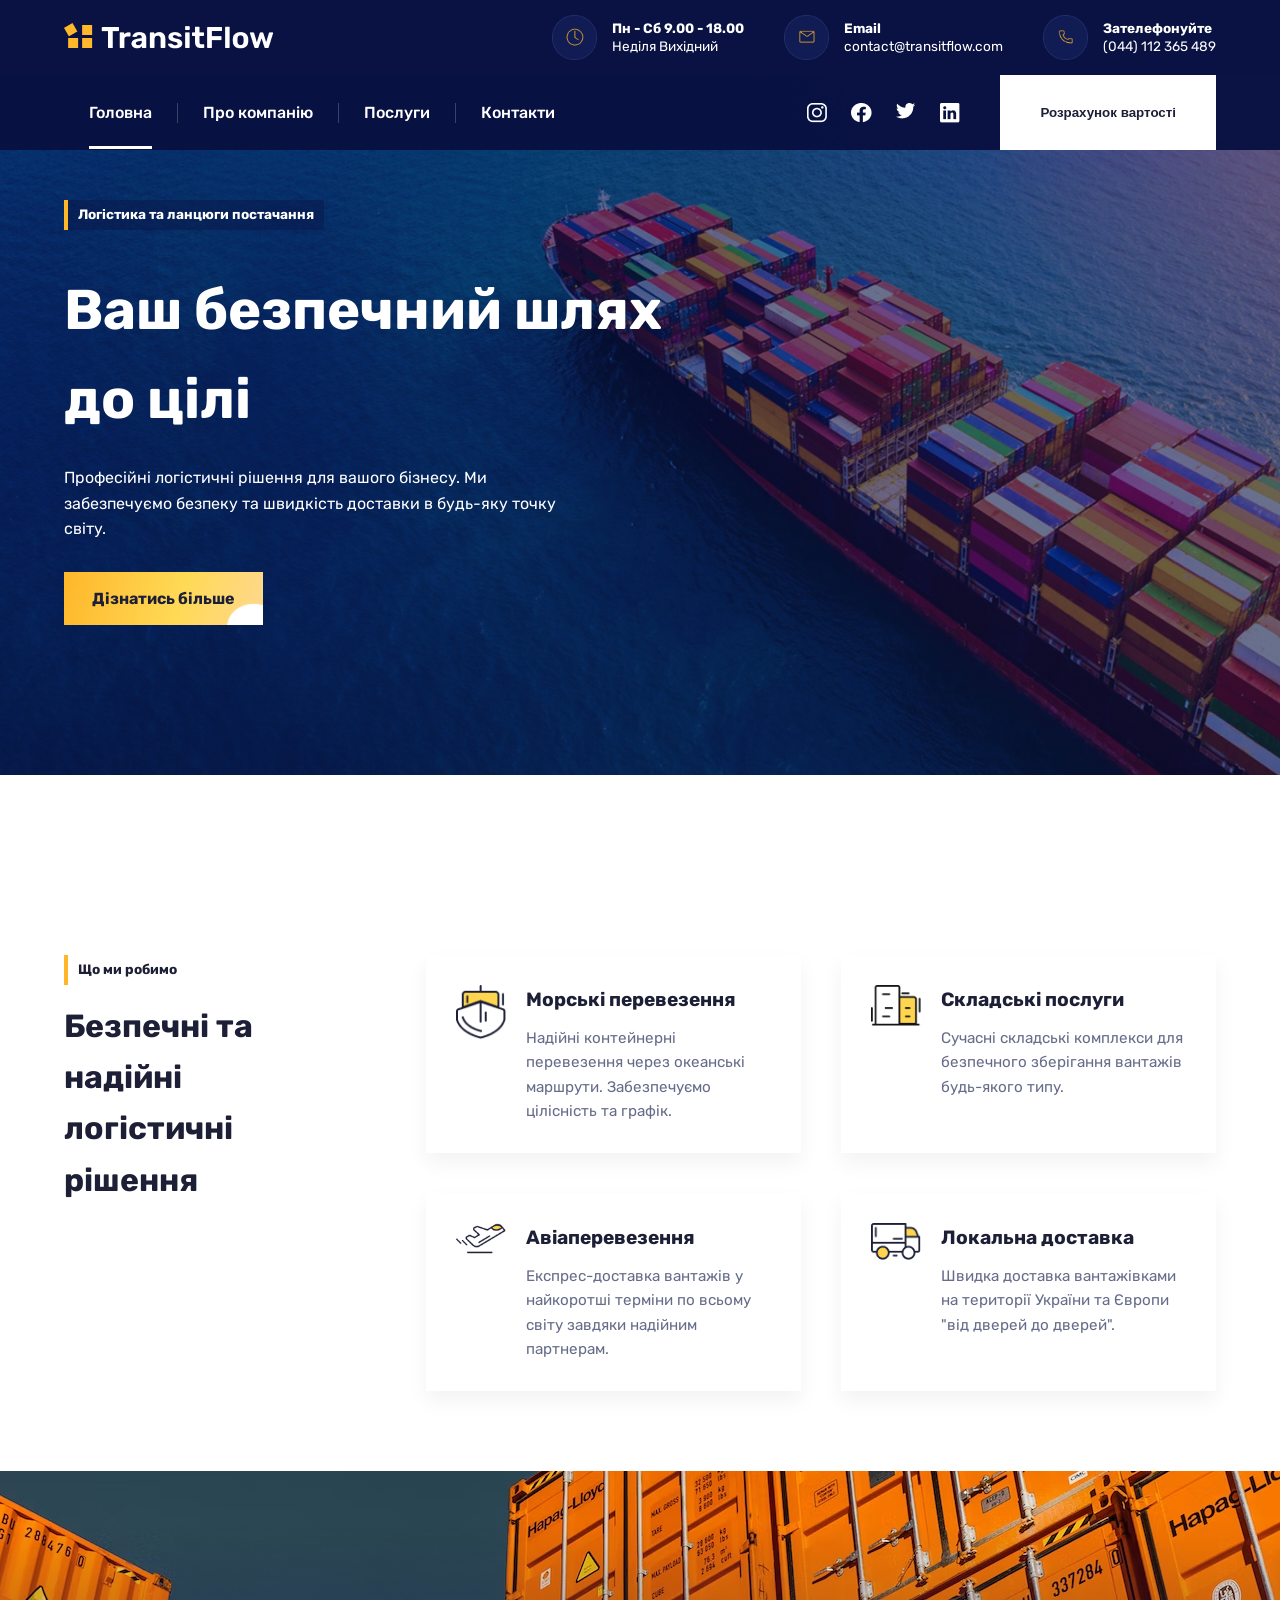
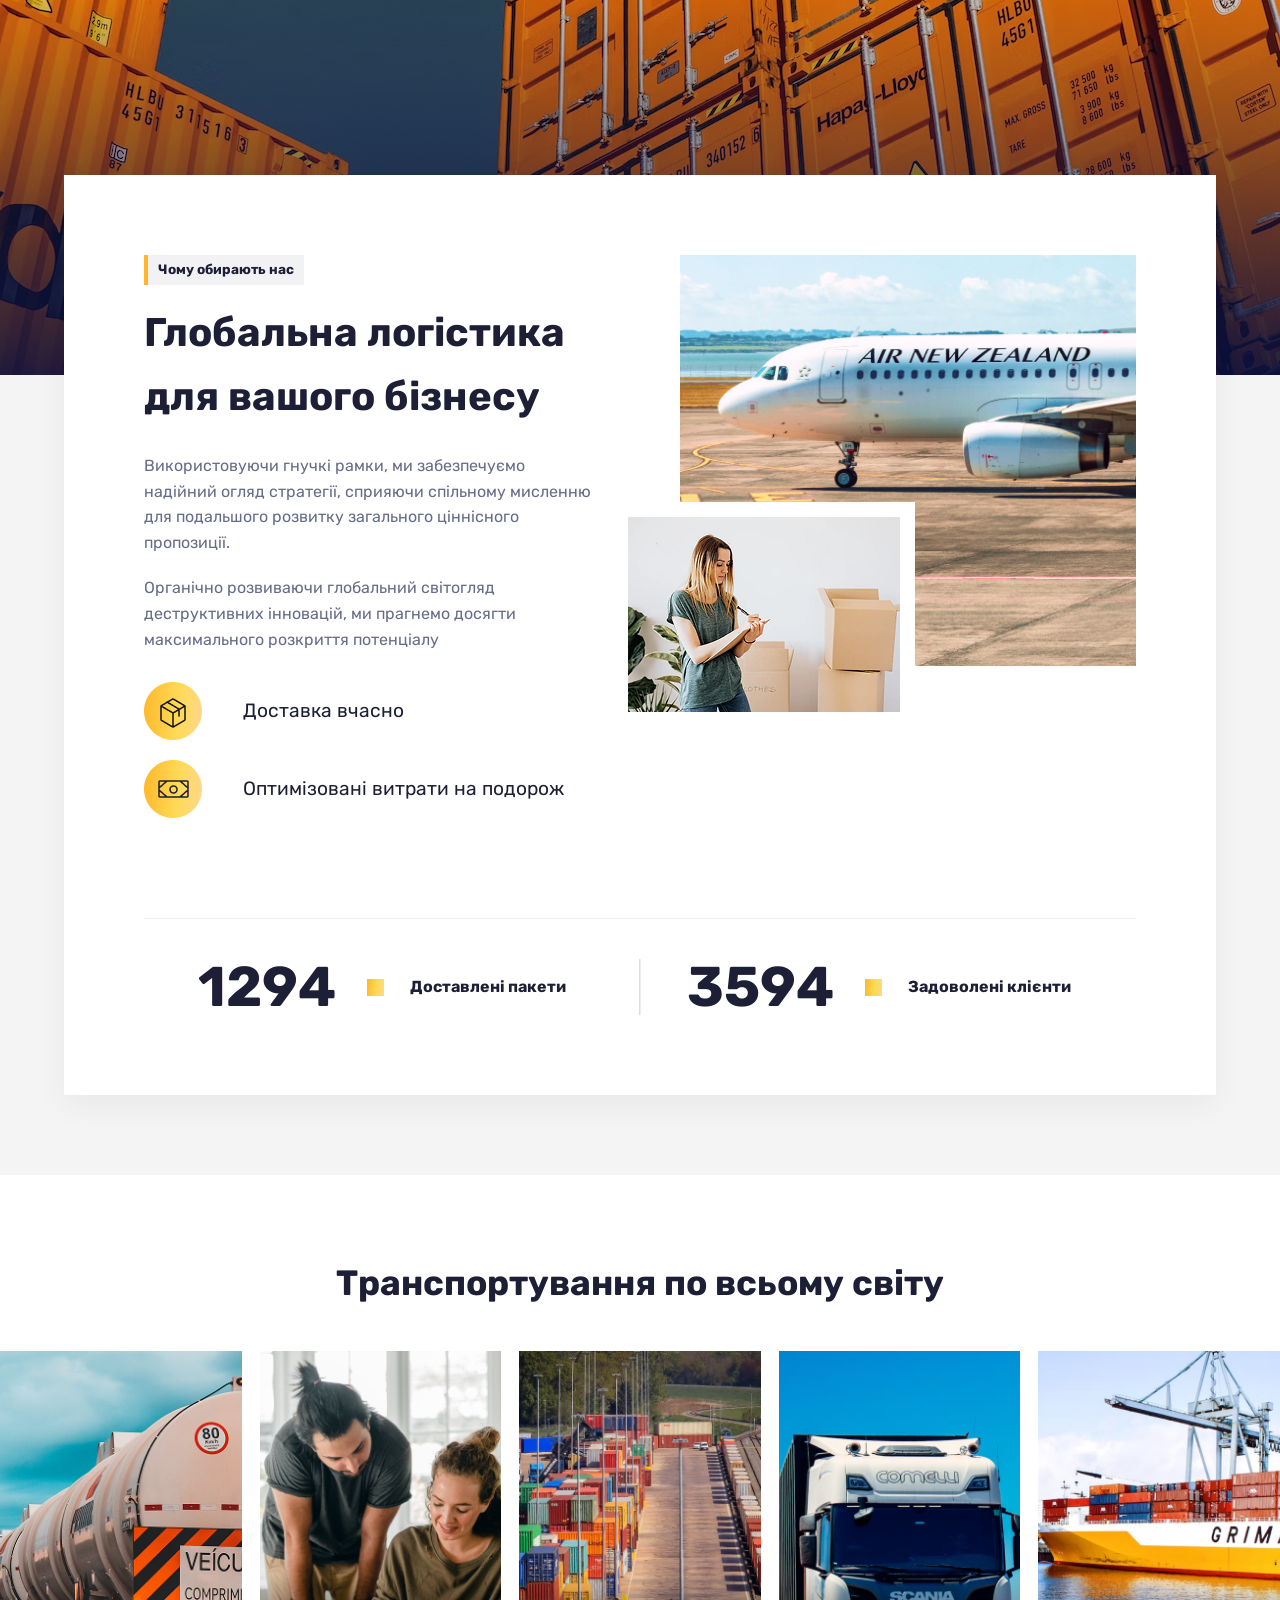
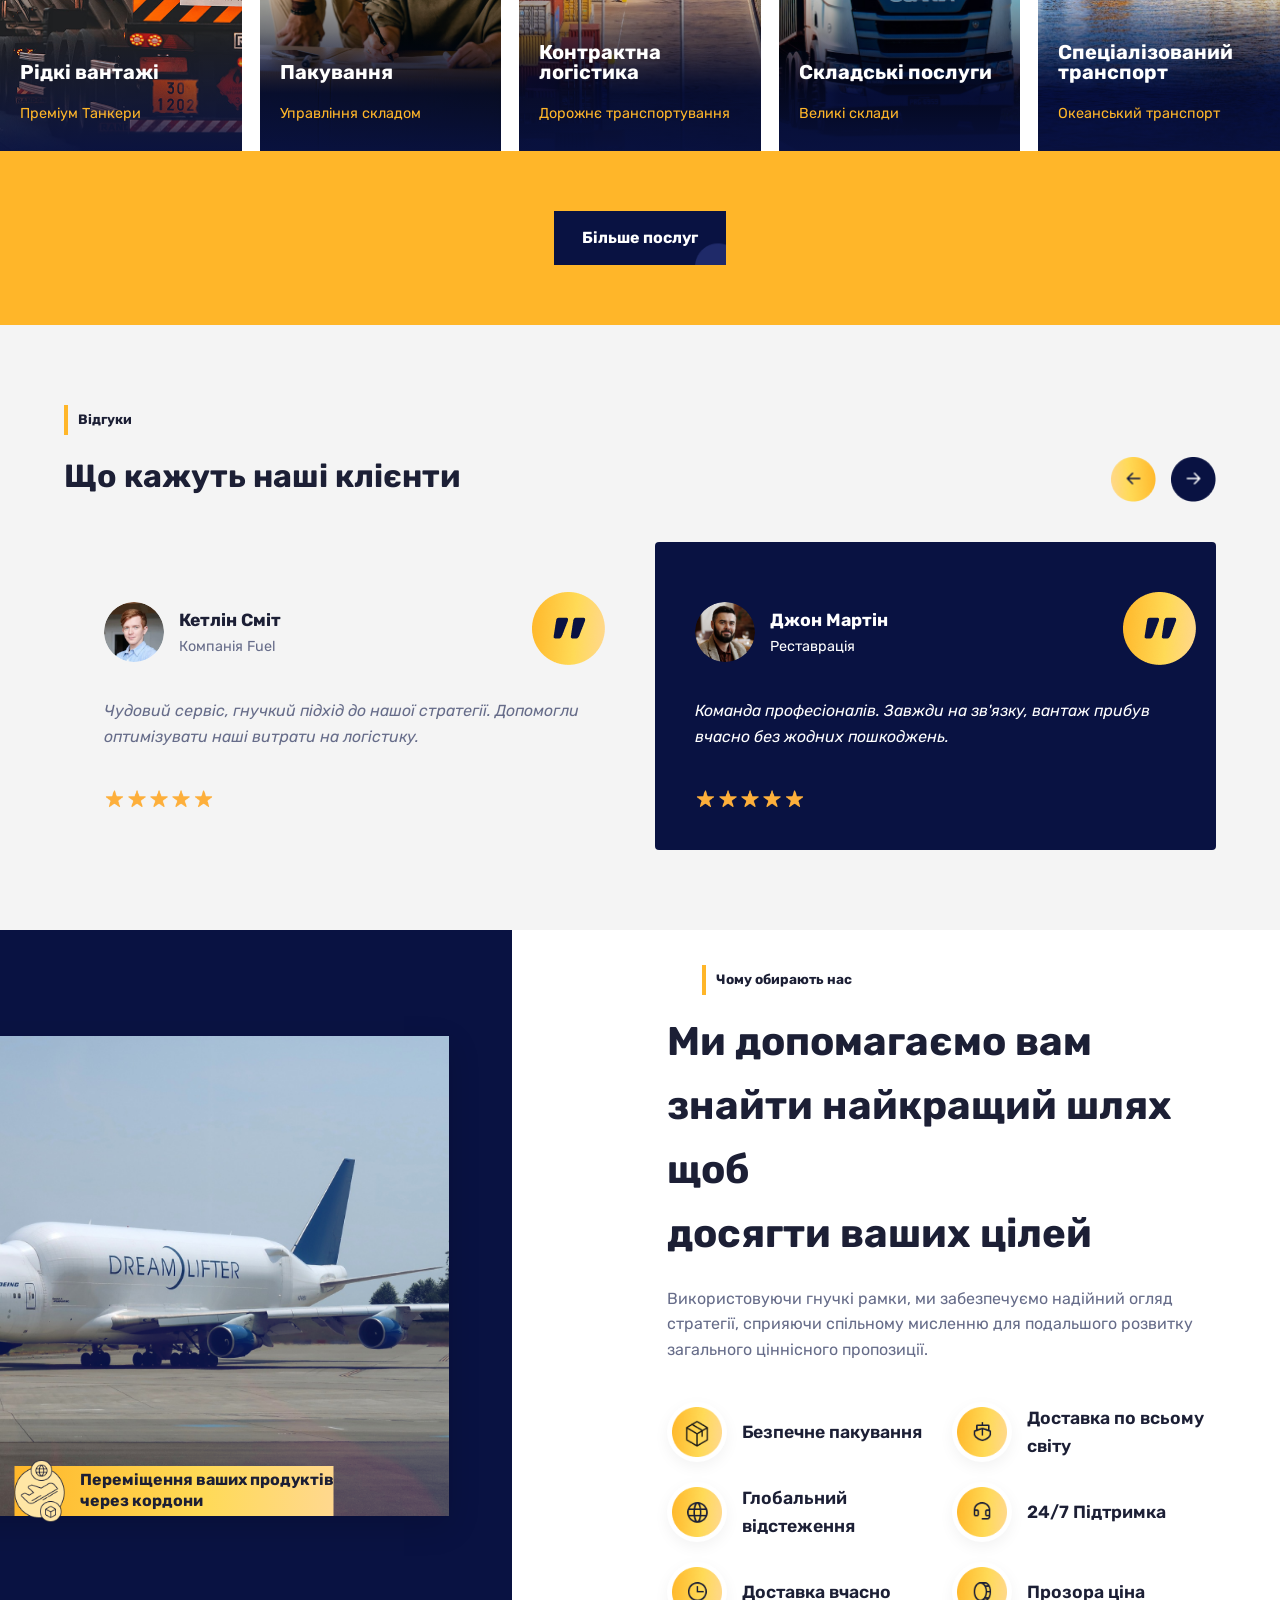
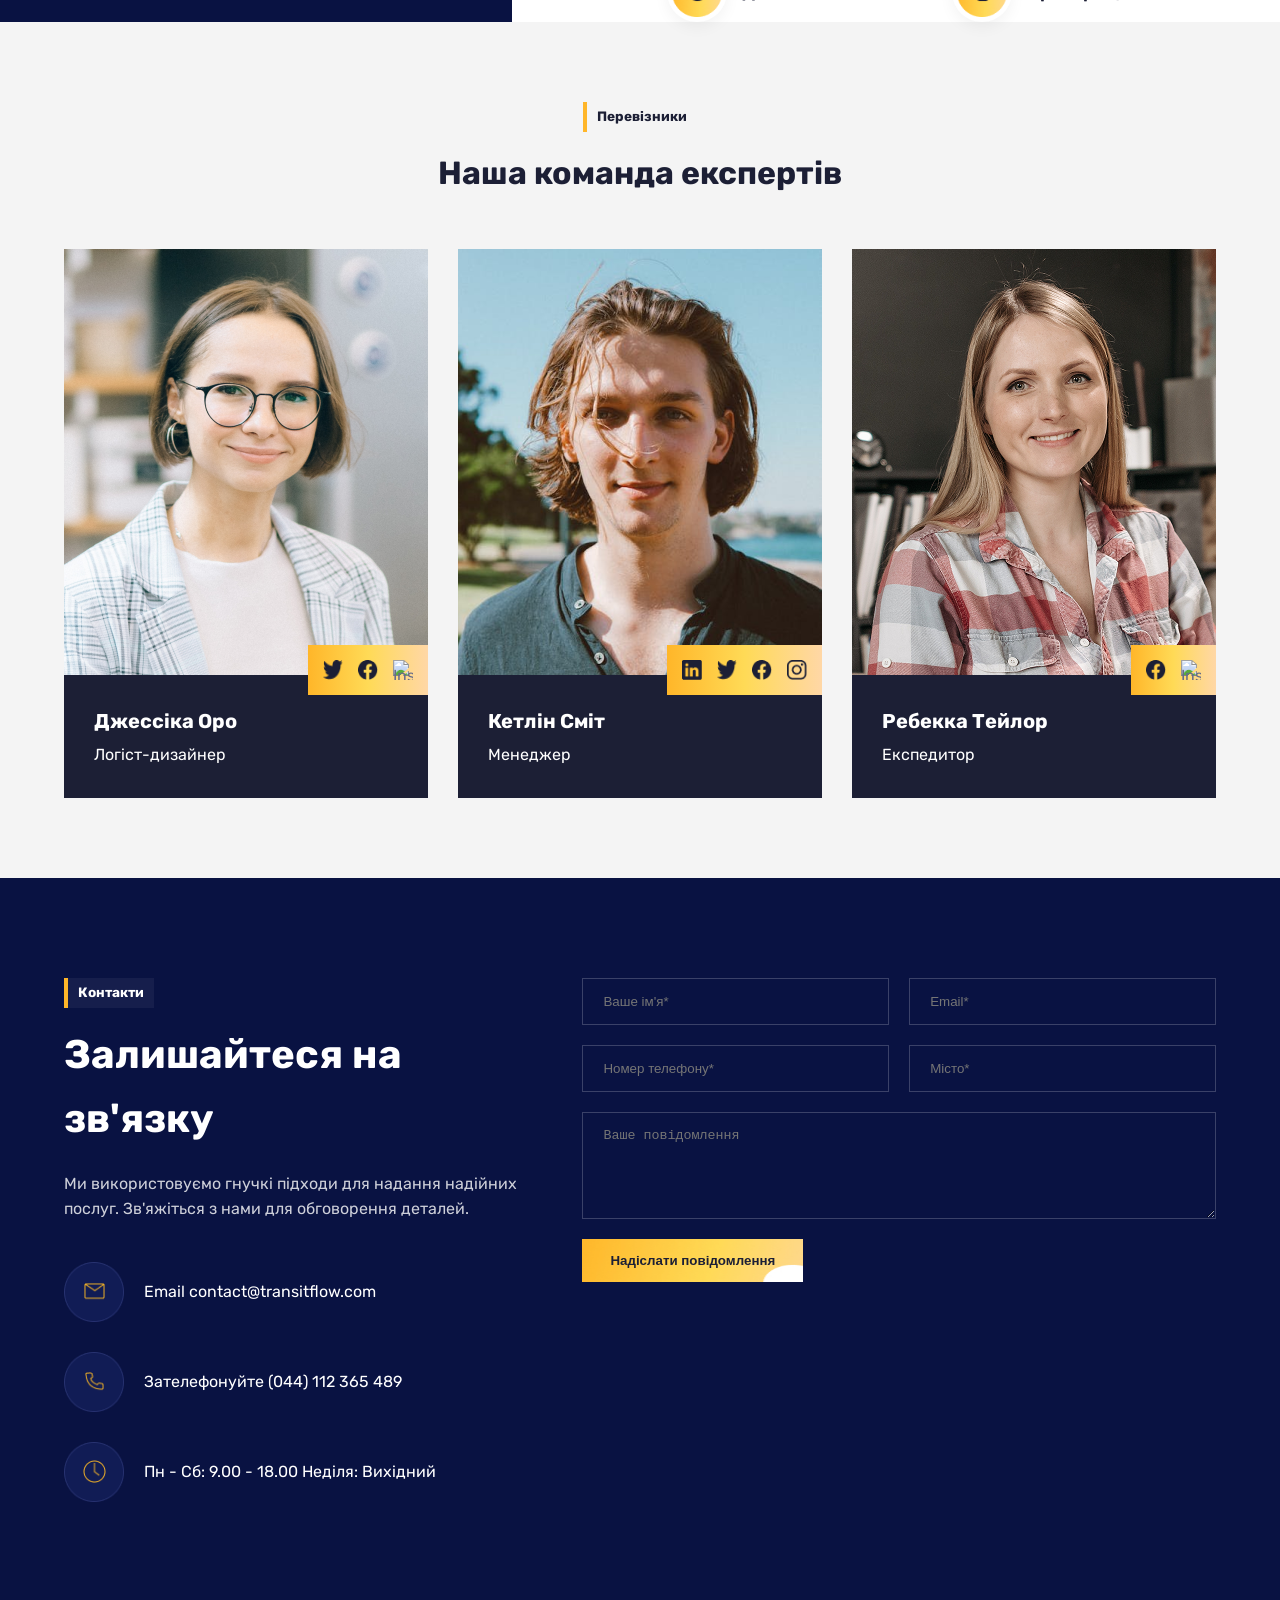
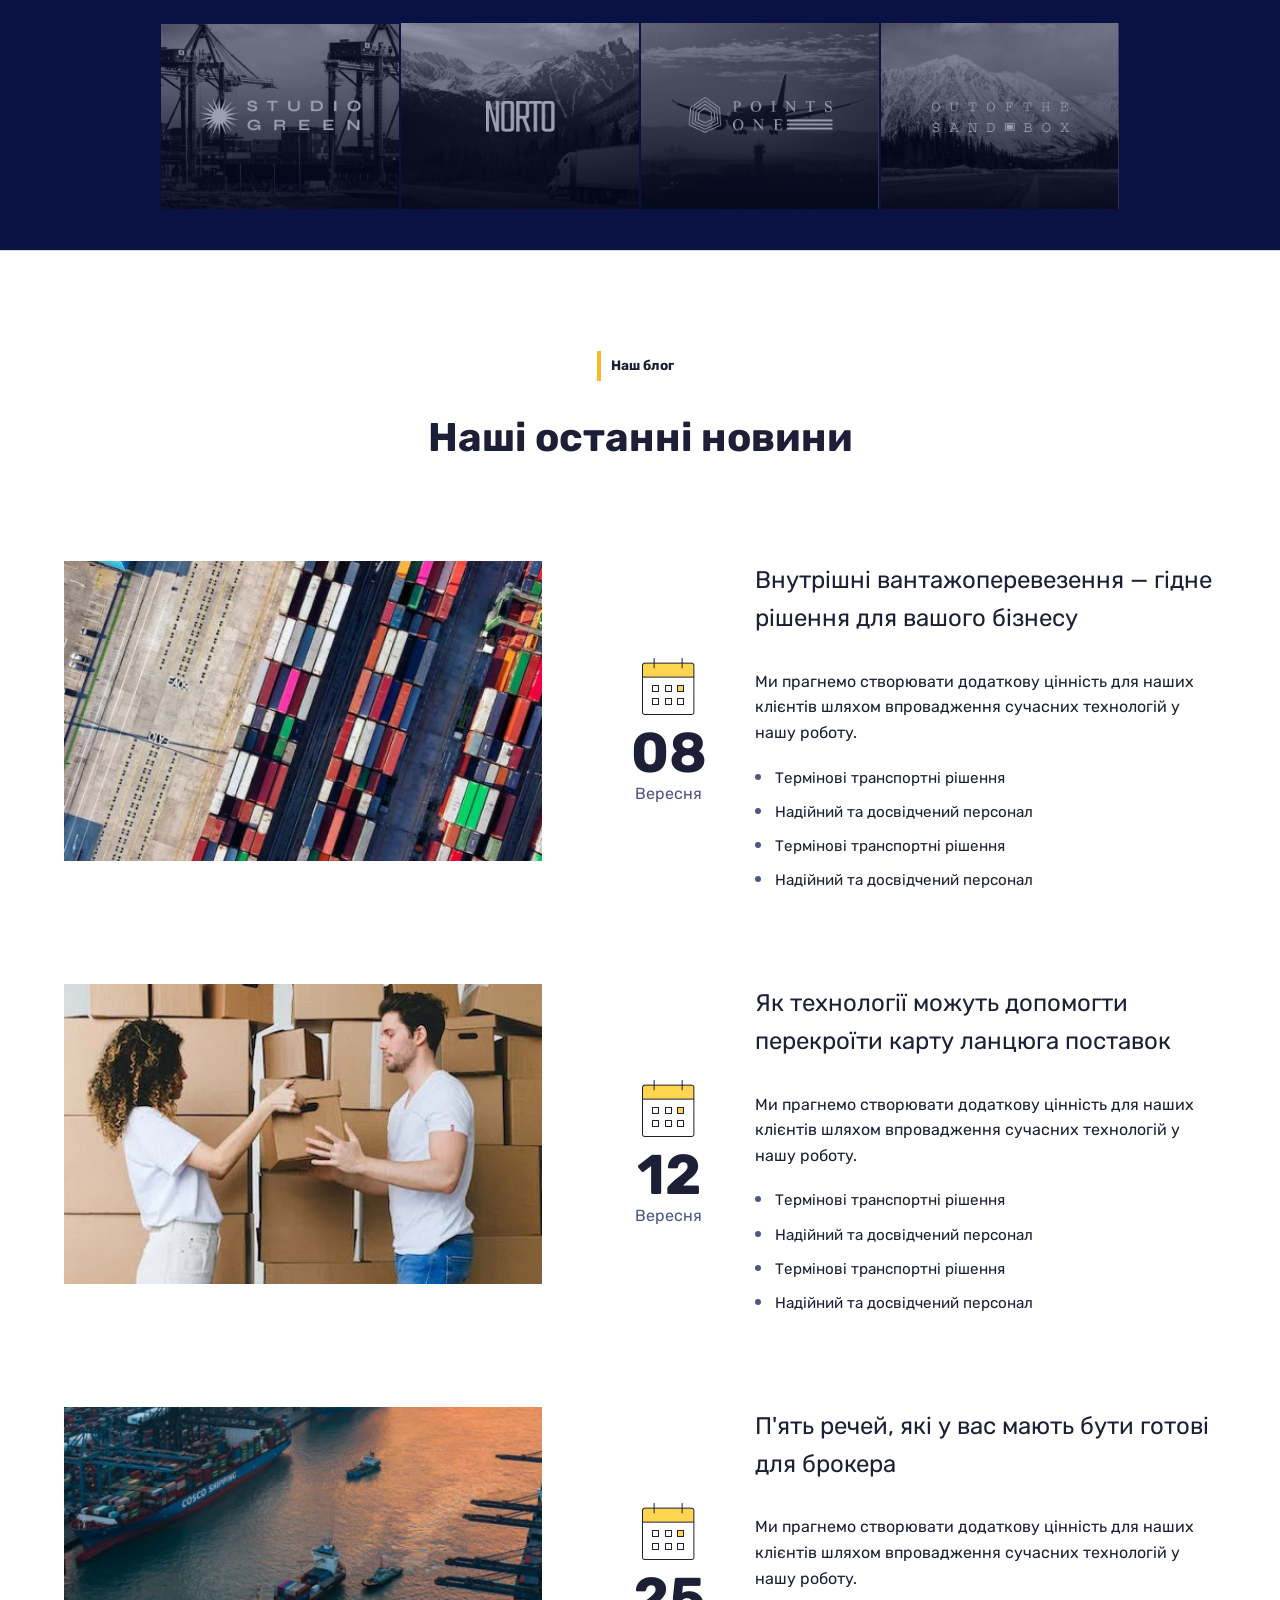
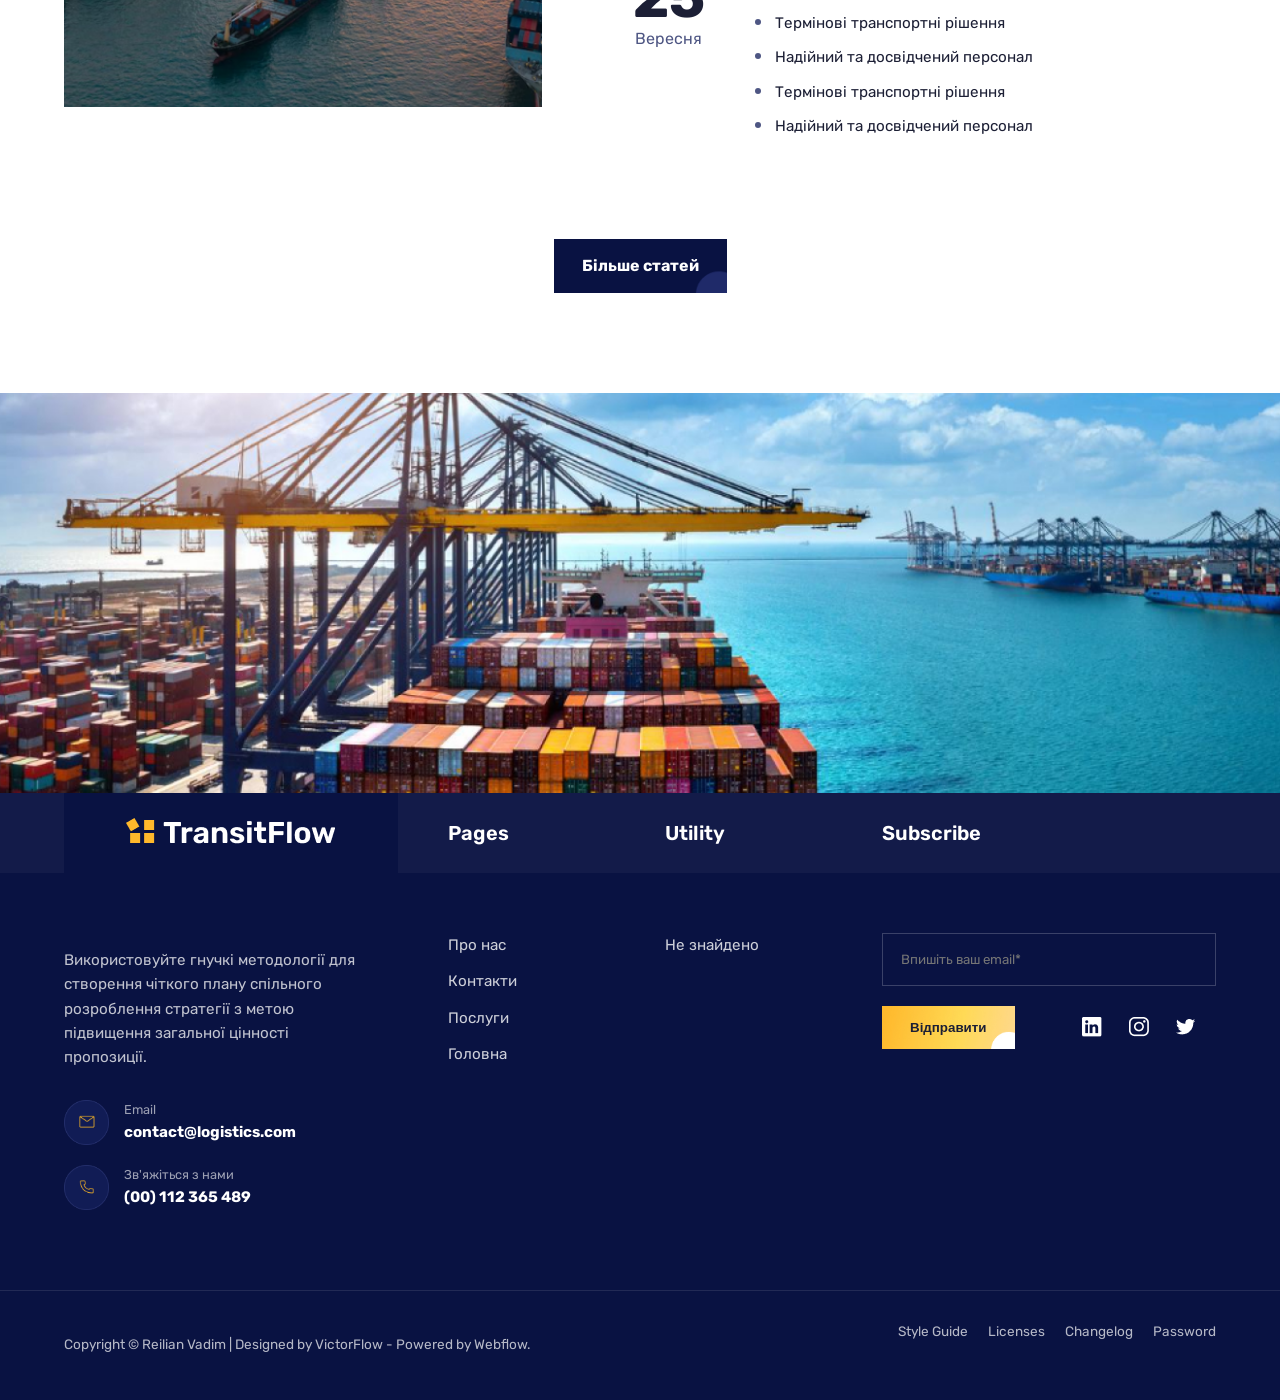
==== commit 0ba246d7: "Update index.html" ====
--- a/index.html
+++ b/index.html
@@ -417,10 +417,10 @@
             <div class="team-image-wrapper">
               <img src="assets/images/team-2.png" alt="Кетлін Сміт" />
               <div class="team-socials">
-                <a href="https://ua.linkedin.com"><img src="assets/icons/in-dark-icon.png" alt="LinkedIn" /></a>
+                <a href="https://ua.linkedin.com"><img src="assets/icons/In-dark-icon.png" alt="LinkedIn" /></a>
                 <a href="https://x.com"><img src="assets/icons/twitter-dark-icon.png" alt="Twitter" /></a>
                 <a href="https://www.facebook.com"><img src="assets/icons/facebook-dark-icon.png" alt="Facebook" /></a>
-                <a href="https://www.instagram.com"><img src="assets/icons/Instagram-dark-icon.png"
+                <a href="https://www.instagram.com"><img src="assets/icons/instagram-dark-icon.png"
                     alt="Instagram" /></a>
               </div>
             </div>
@@ -603,7 +603,7 @@
         <div class="container footer-header-grid">
           <div class="footer-header-col brand-h-col">
             <div class="logo">
-              <img src="assets/icons/logo-1-icon.png" alt="TransitFlow Логотип" />
+              <img src="assets/icons/Logo-1-icon.png" alt="TransitFlow Логотип" />
             </div>
           </div>
           <div class="footer-header-col">
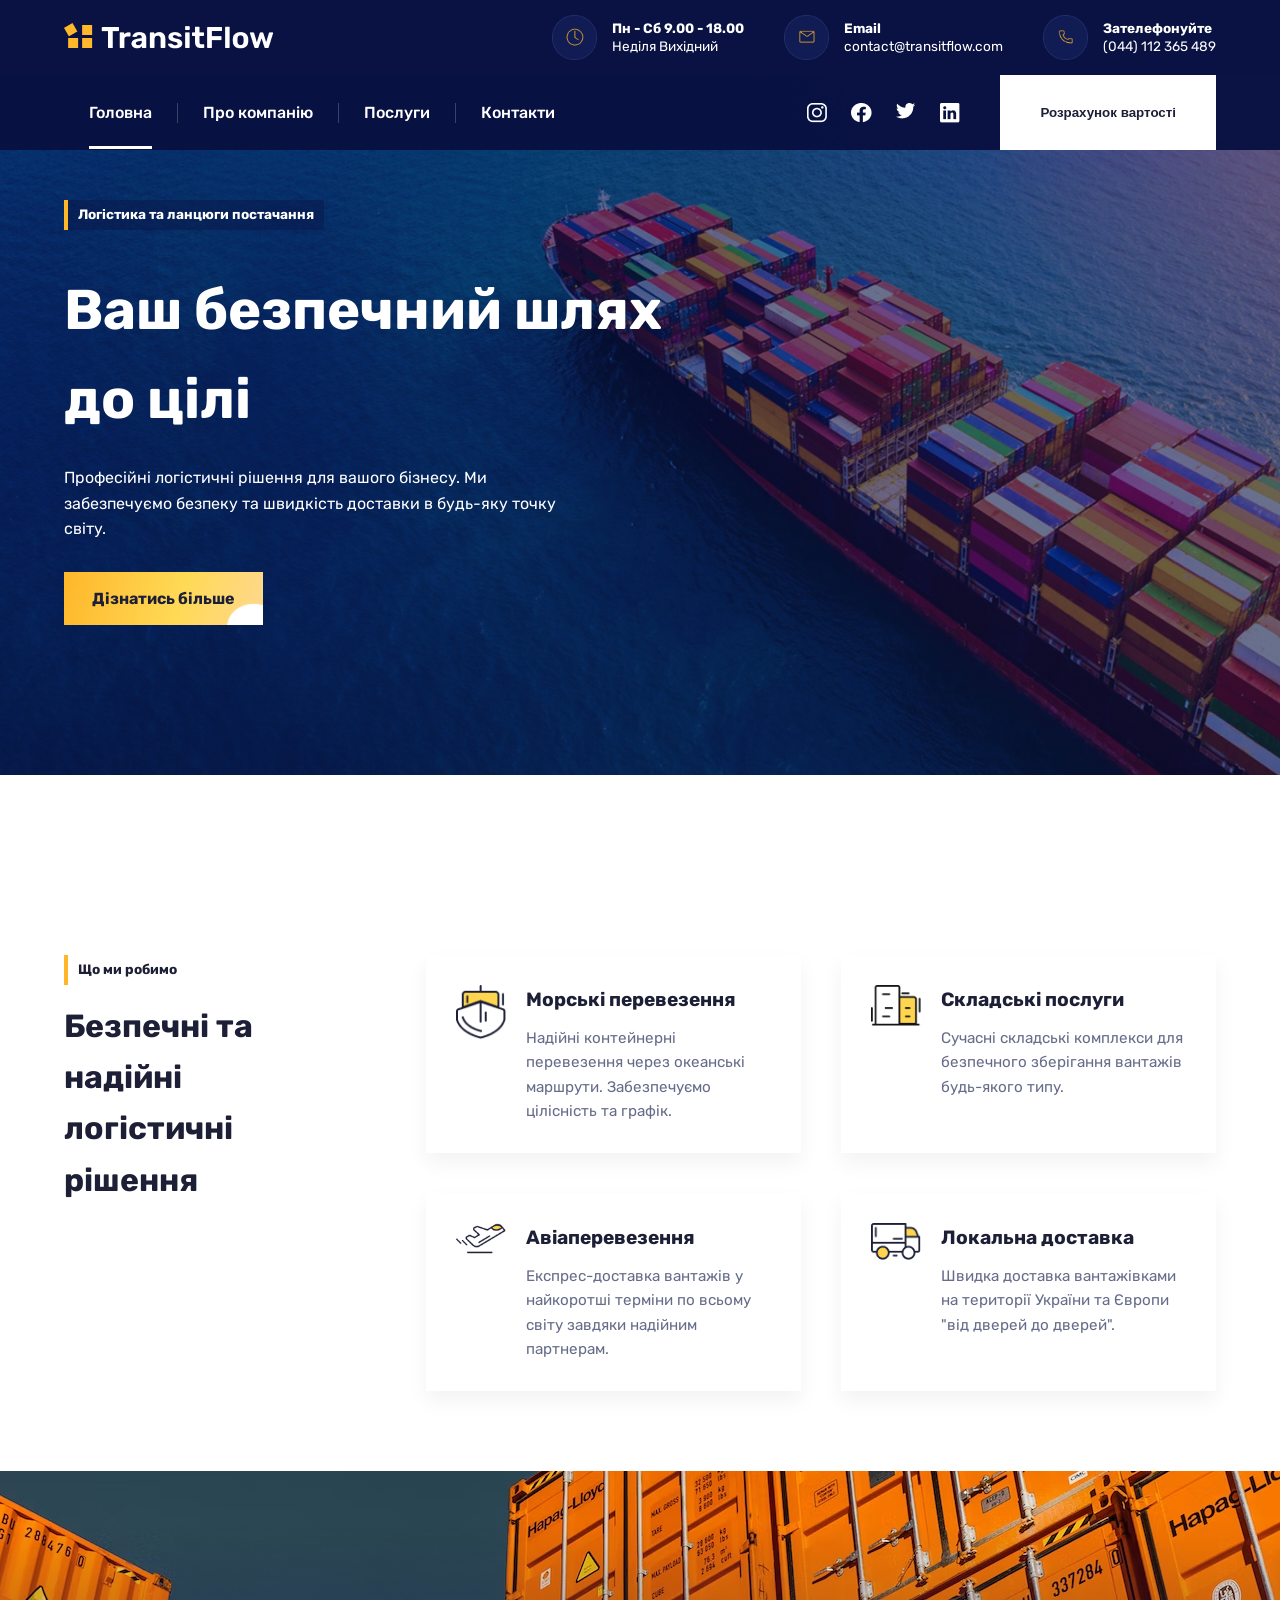
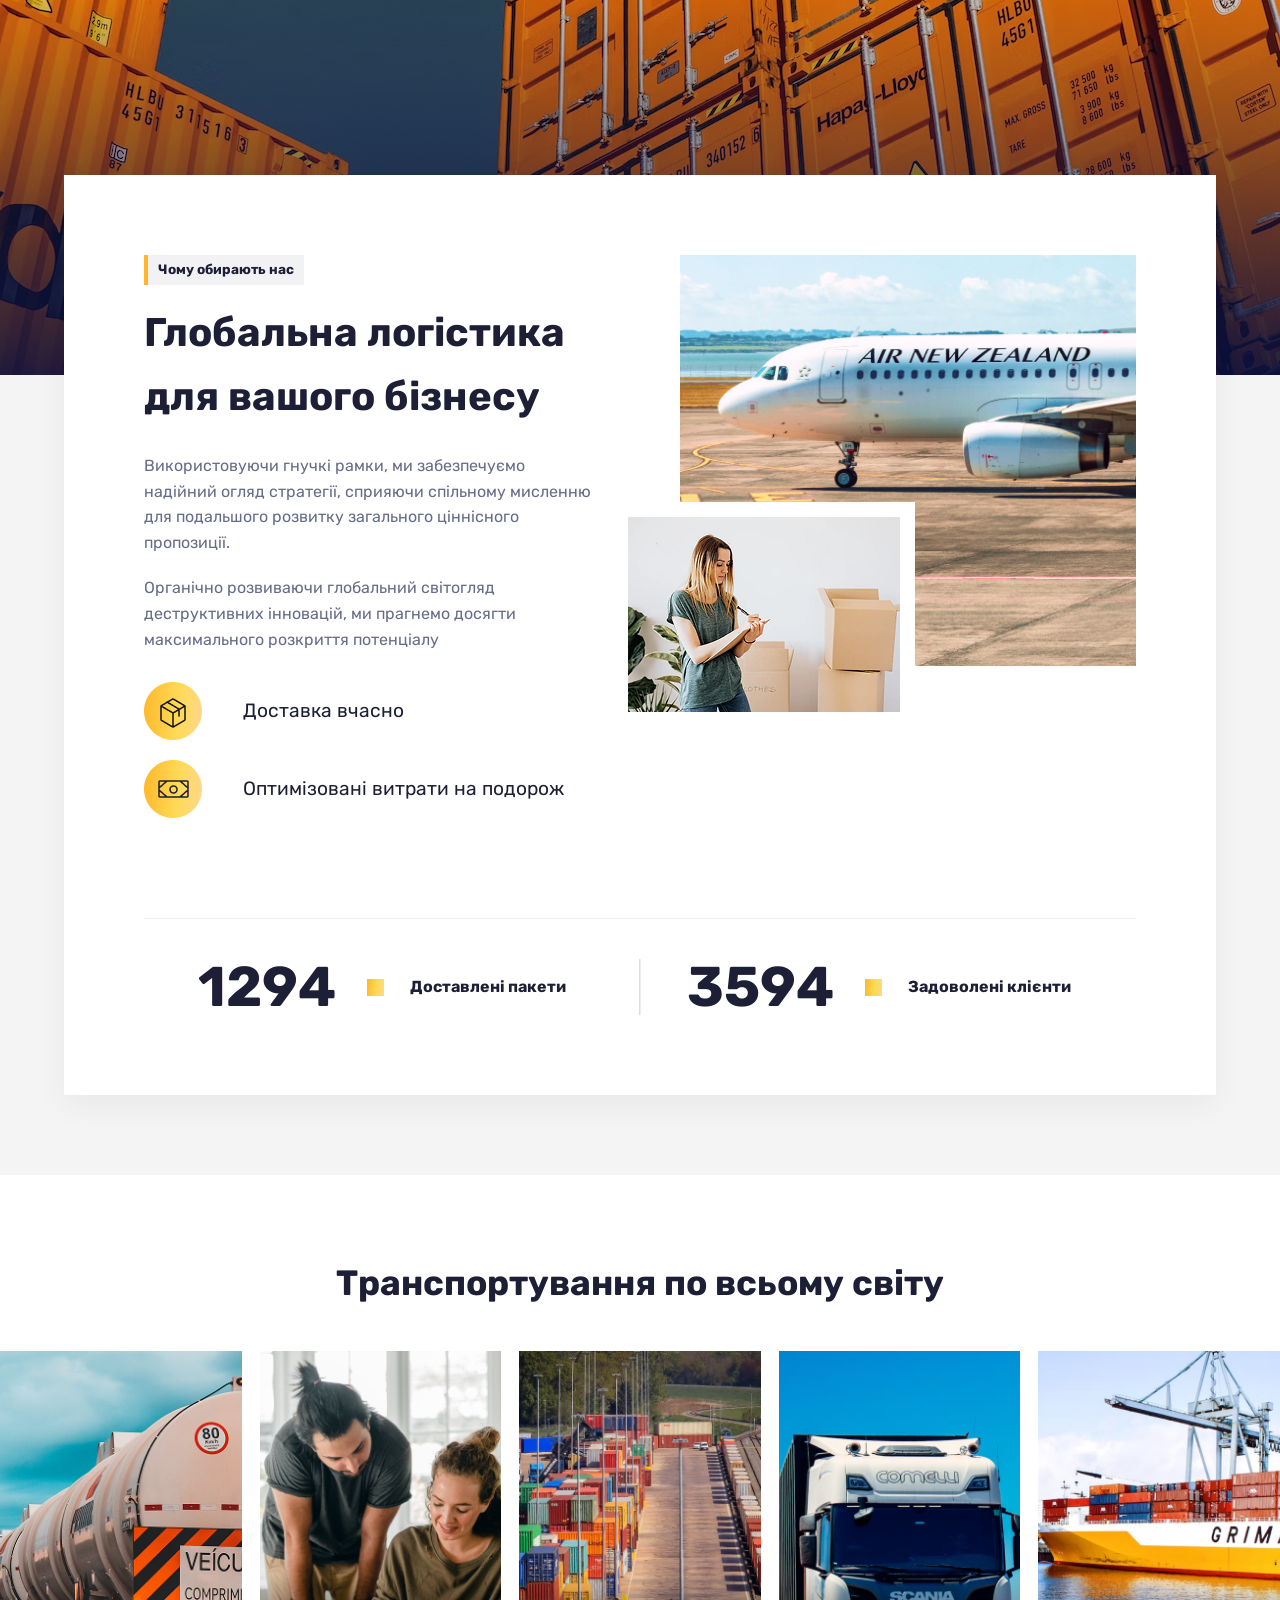
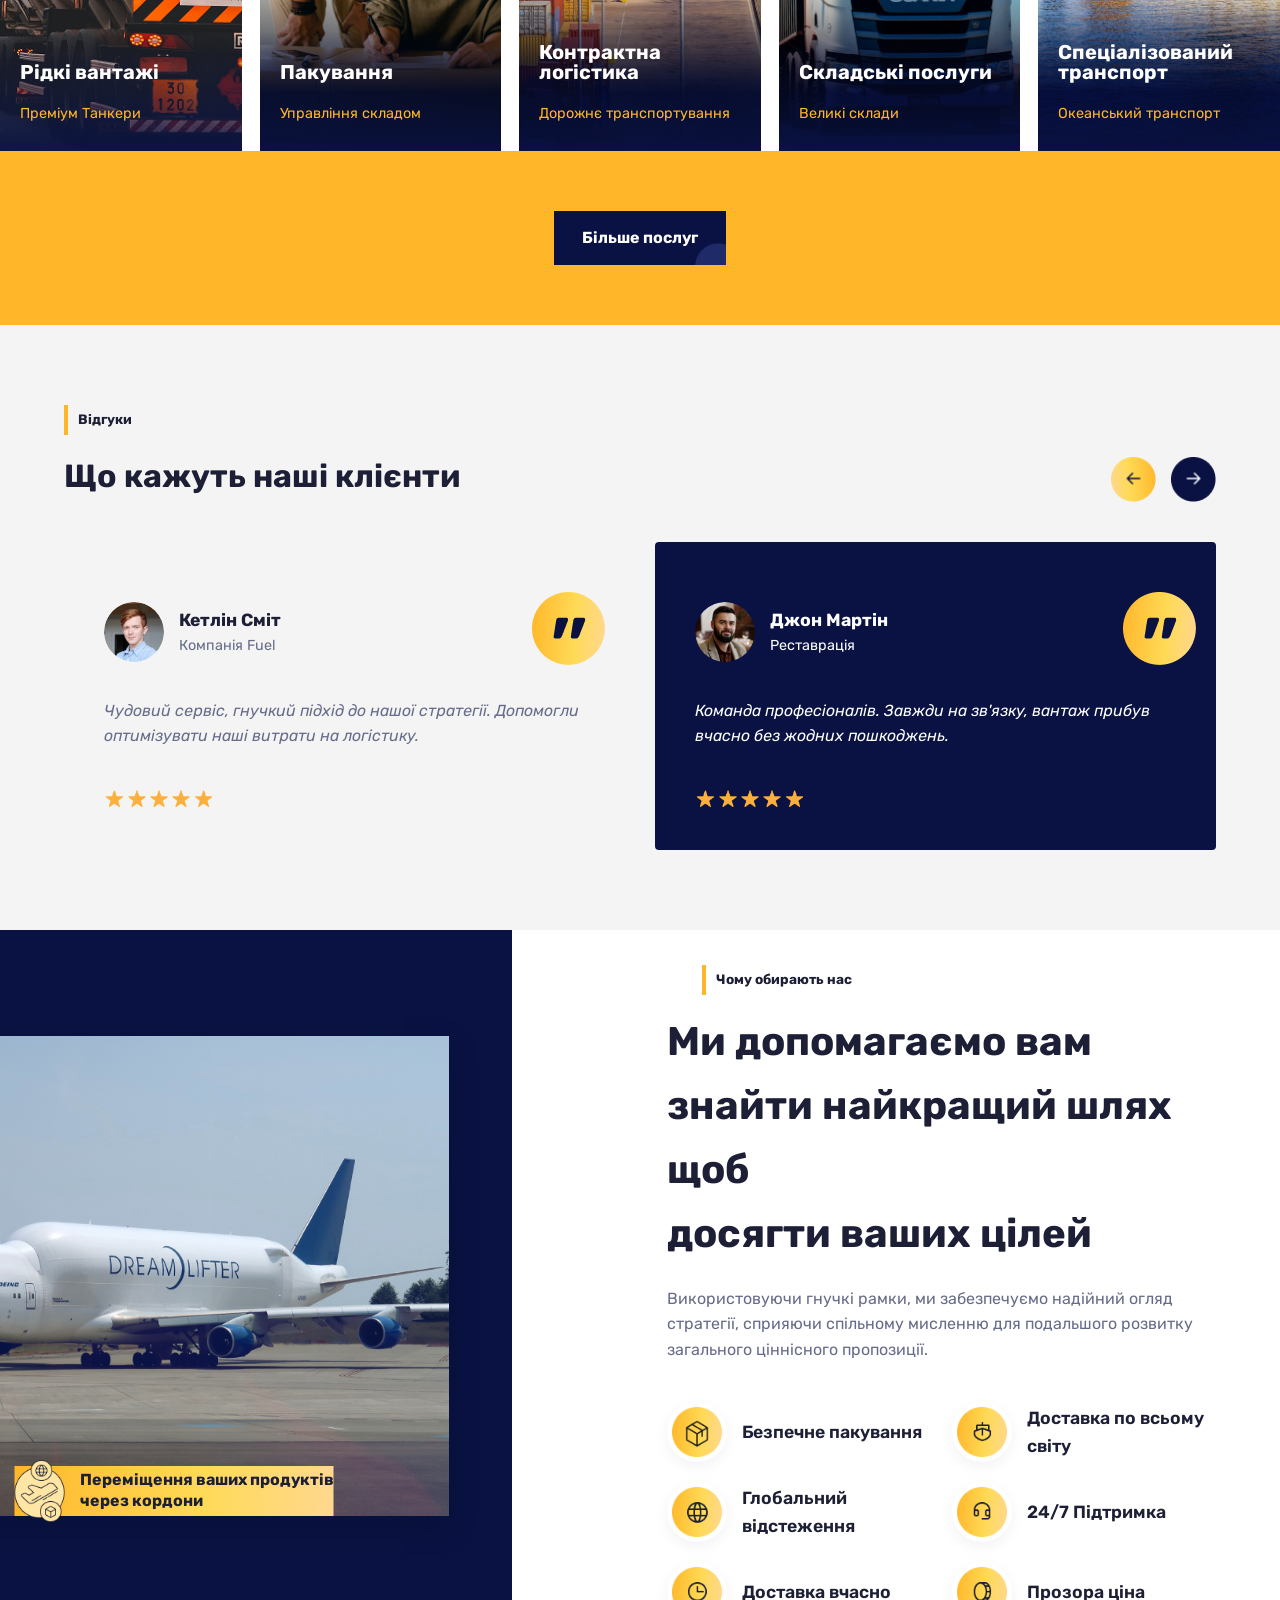
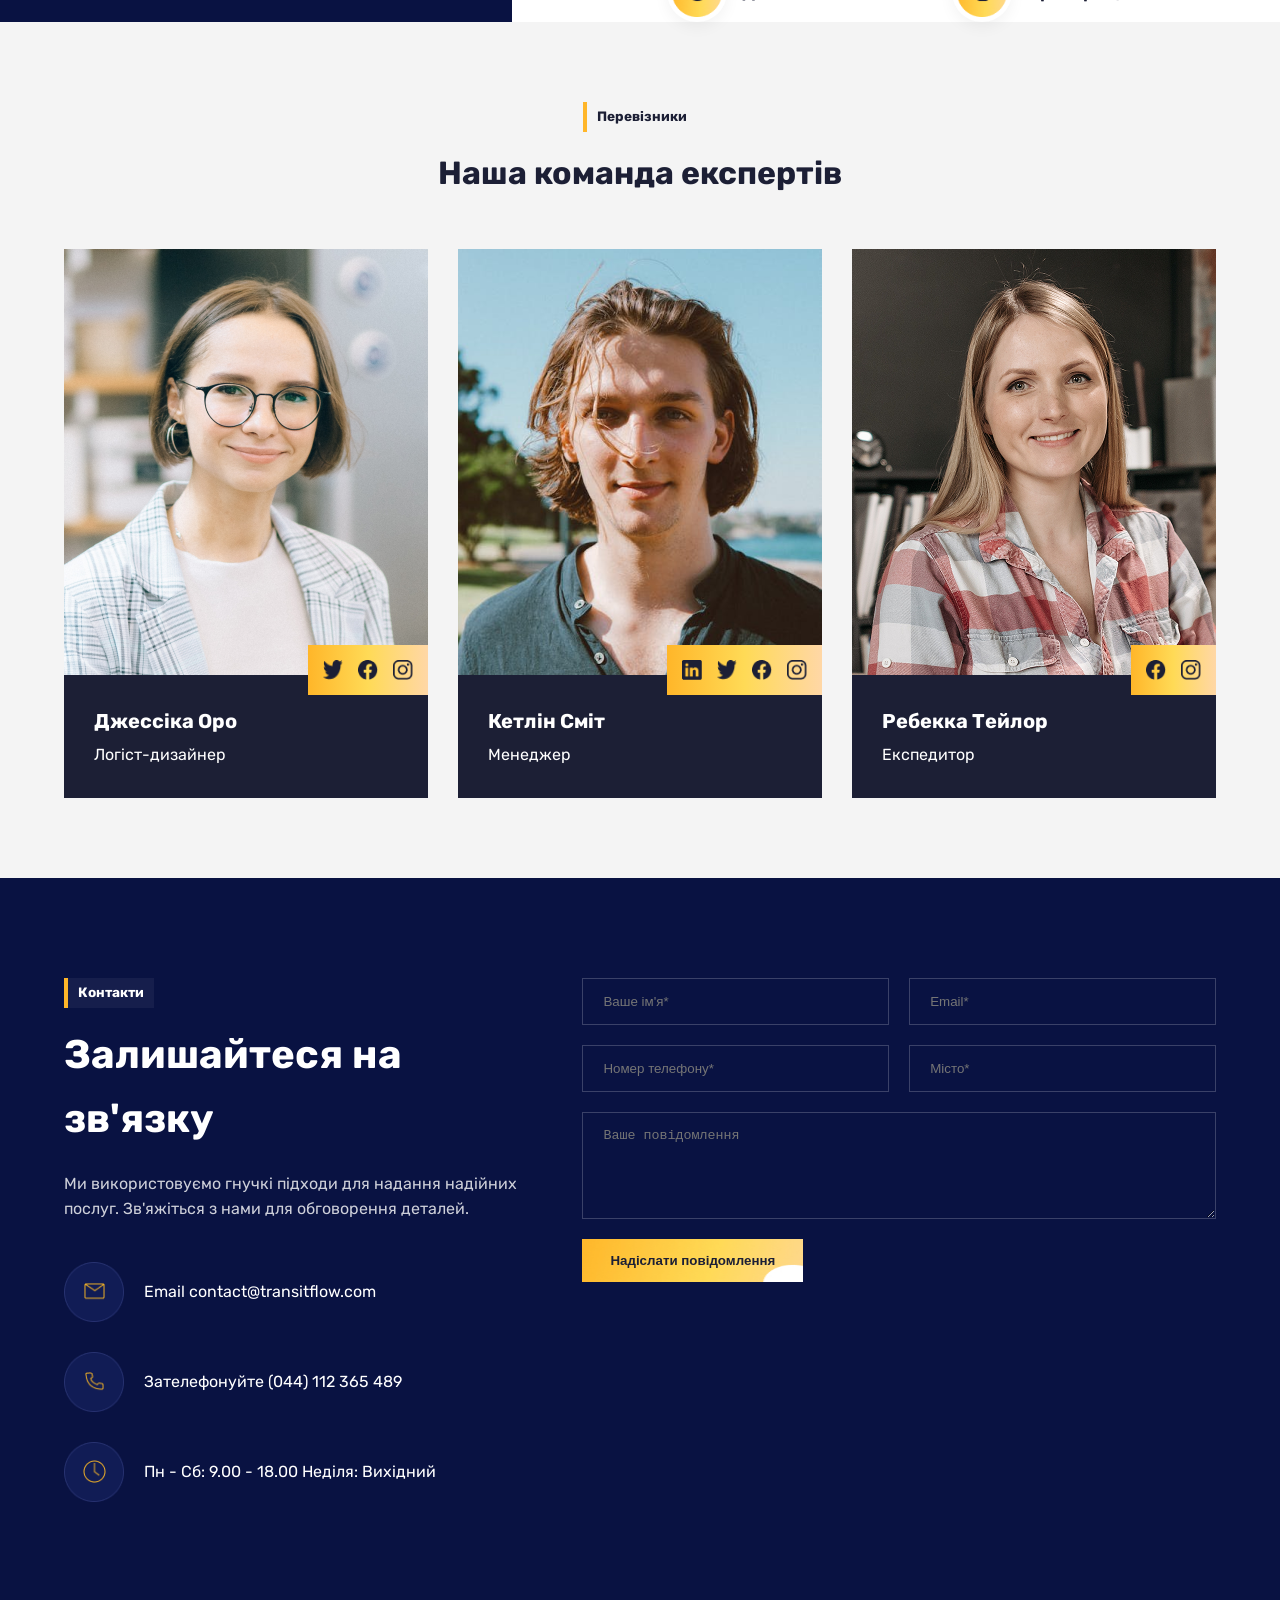
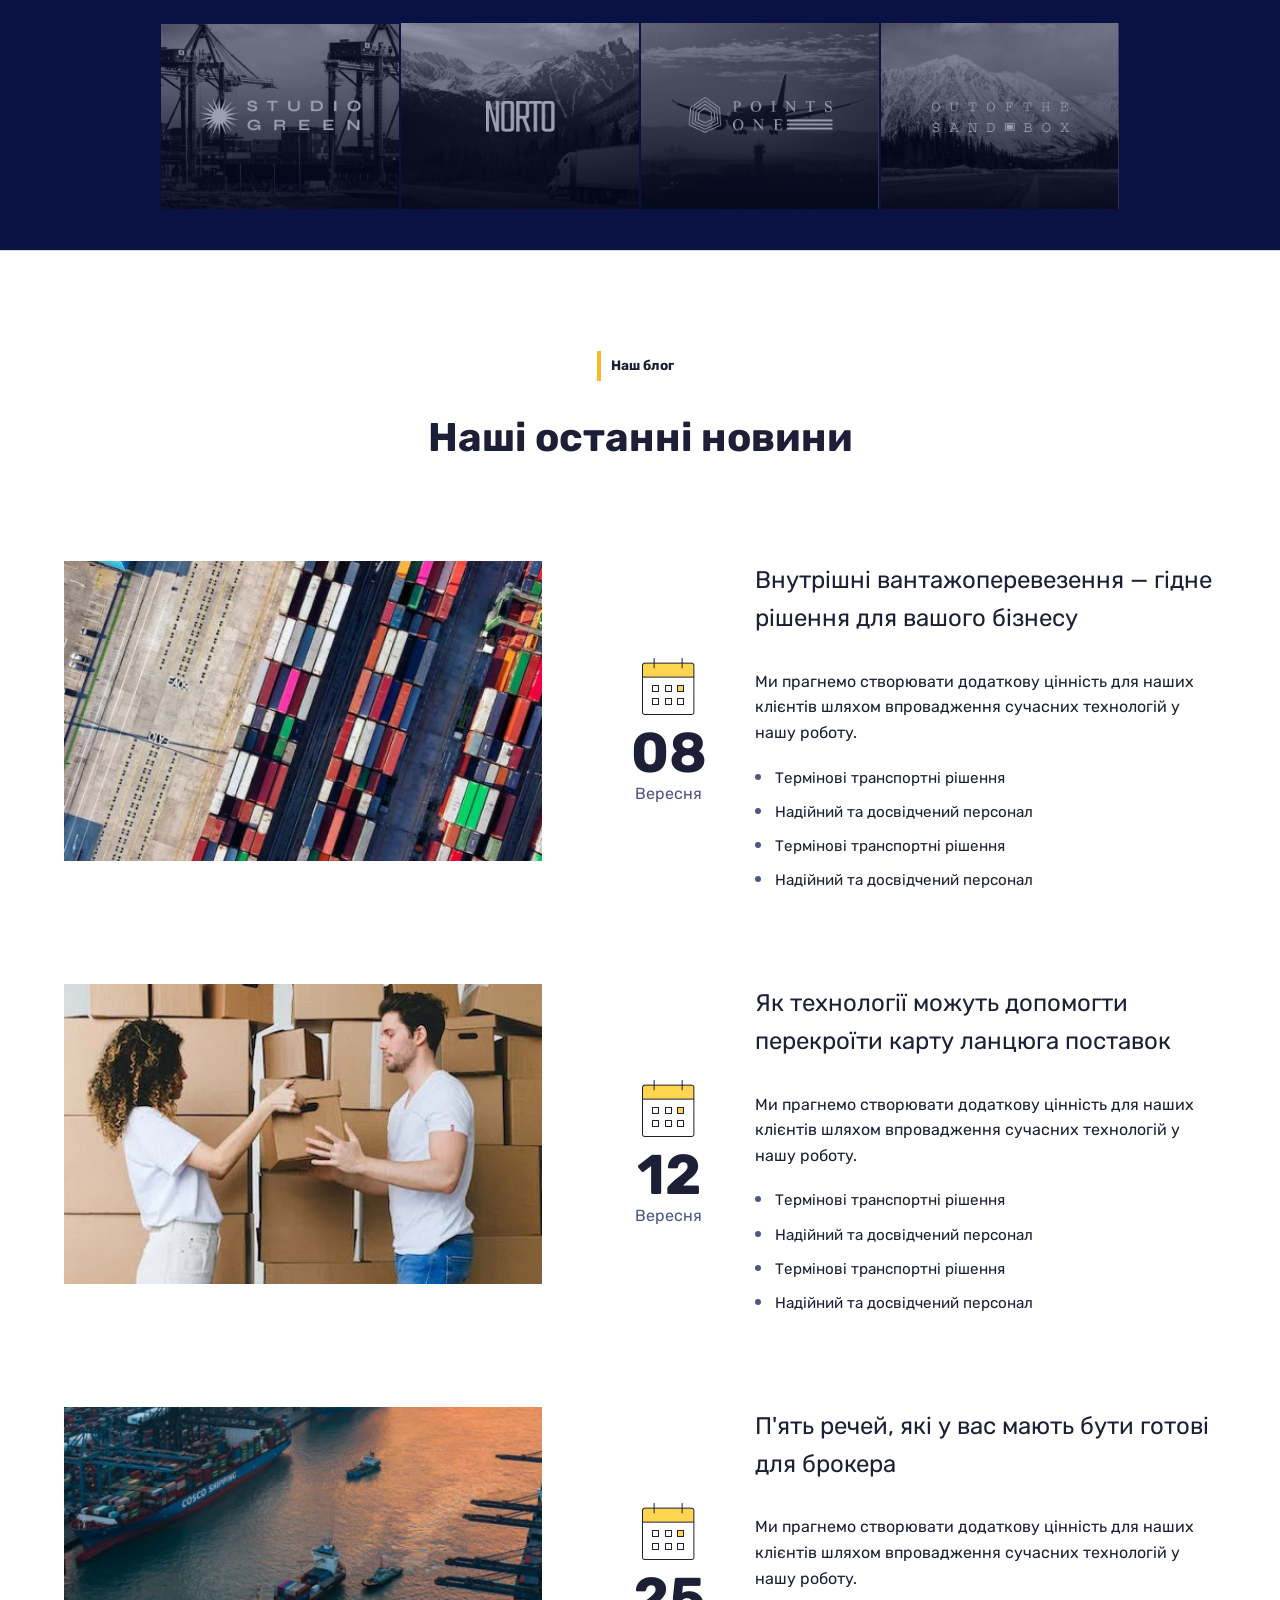
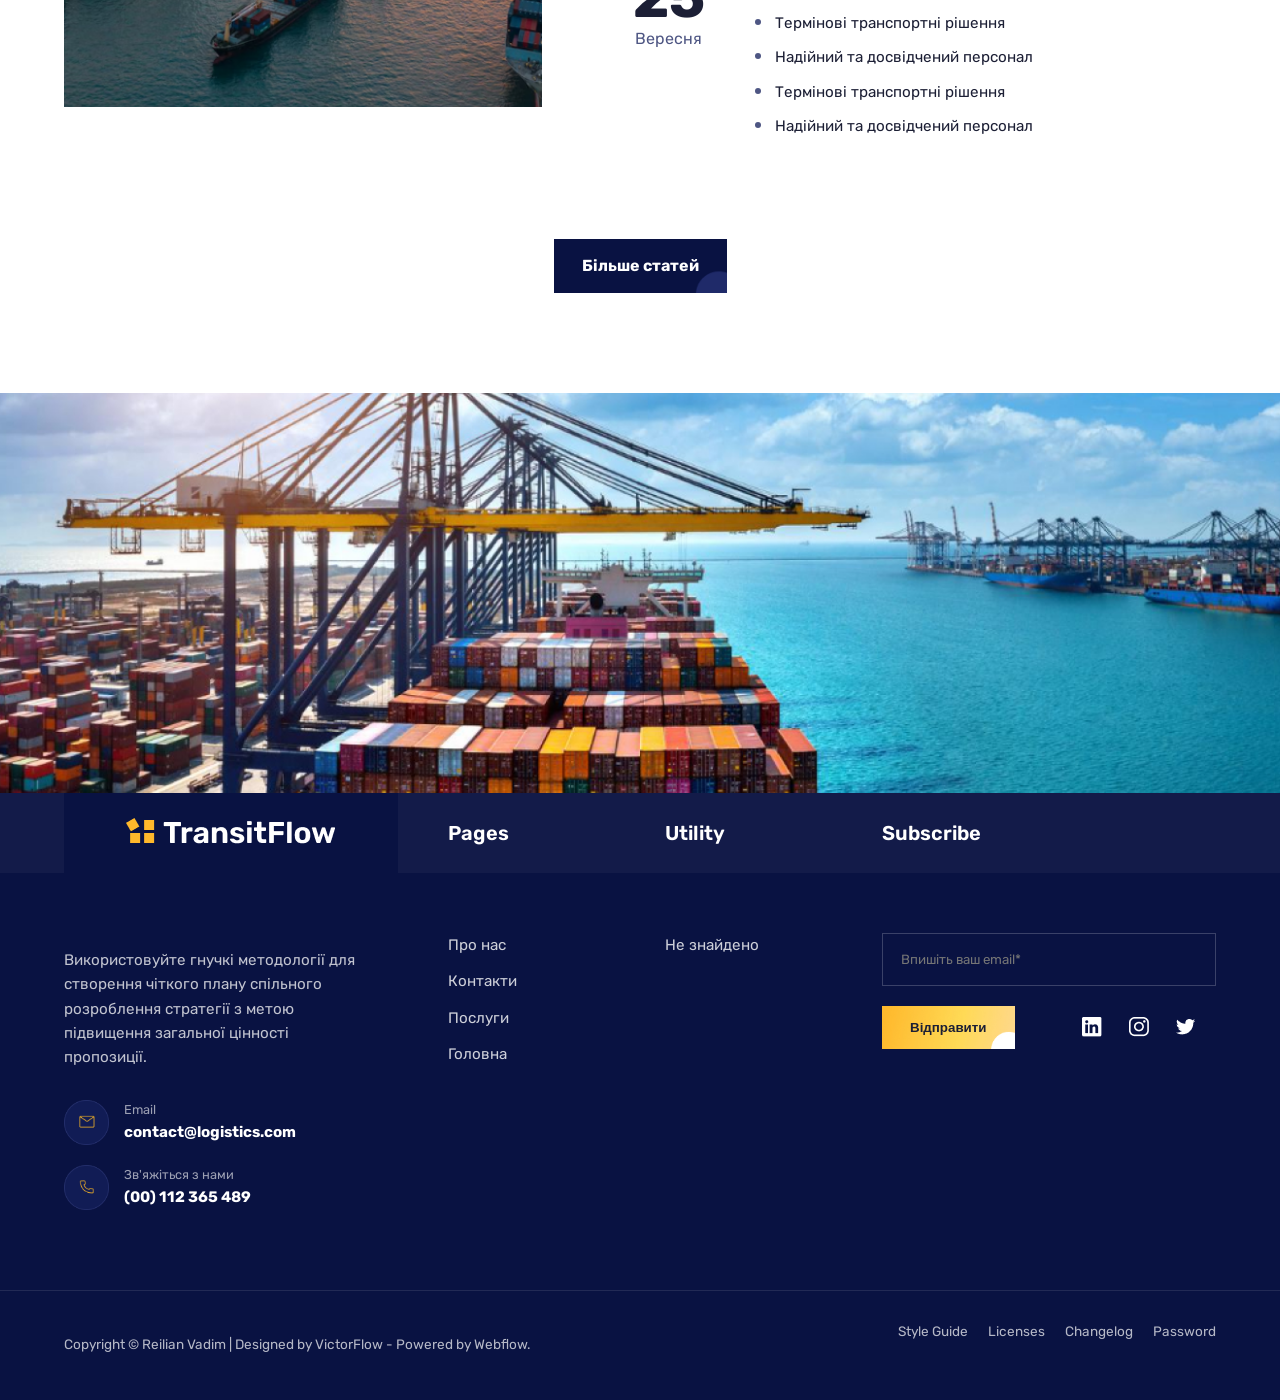
==== commit 30c05c7c: "Update index.html" ====
--- a/index.html
+++ b/index.html
@@ -6,8 +6,8 @@
   <meta name="viewport" content="width=device-width, initial-scale=1.0" />
   <title>Головна | TransitFlow</title>
   <meta name="description" content="TransitFlow - найкращі логістичні рішення." />
-  <link rel="icon" href="assets/images/favicon.ico" type="image/x-icon">
-  <link rel="shortcut icon" href="assets/images/favicon.ico" type="image/x-icon">
+  <link rel="icon" href="assets/icons/favicon.ico" type="image/x-icon">
+  <link rel="shortcut icon" href="assets/icons/favicon.ico" type="image/x-icon">
   <link rel="preconnect" href="https://fonts.googleapis.com">
   <link rel="preconnect" href="https://fonts.gstatic.com" crossorigin>
   <link href="https://fonts.googleapis.com/css2?family=Rubik:ital,wght@0,300..900;1,300..900&display=swap"
@@ -403,7 +403,7 @@
               <div class="team-socials">
                 <a href="https://x.com"><img src="assets/icons/twitter-dark-icon.png" alt="Twitter" /></a>
                 <a href="https://www.facebook.com"><img src="assets/icons/facebook-dark-icon.png" alt="Facebook" /></a>
-                <a href="https://www.instagram.com"><img src="assets/icons/Instagram-dark-icon.png"
+                <a href="https://www.instagram.com"><img src="assets/icons/instagram-dark-icon.png"
                     alt="Instagram" /></a>
               </div>
             </div>
@@ -435,7 +435,7 @@
               <img src="assets/images/team-3.png" alt="Ребекка Тейлор" />
               <div class="team-socials">
                 <a href="https://www.facebook.com"><img src="assets/icons/facebook-dark-icon.png" alt="Facebook" /></a>
-                <a href="https://www.instagram.com"><img src="assets/icons/Instagram-dark-icon.png"
+                <a href="https://www.instagram.com"><img src="assets/icons/instagram-dark-icon.png"
                     alt="Instagram" /></a>
               </div>
             </div>
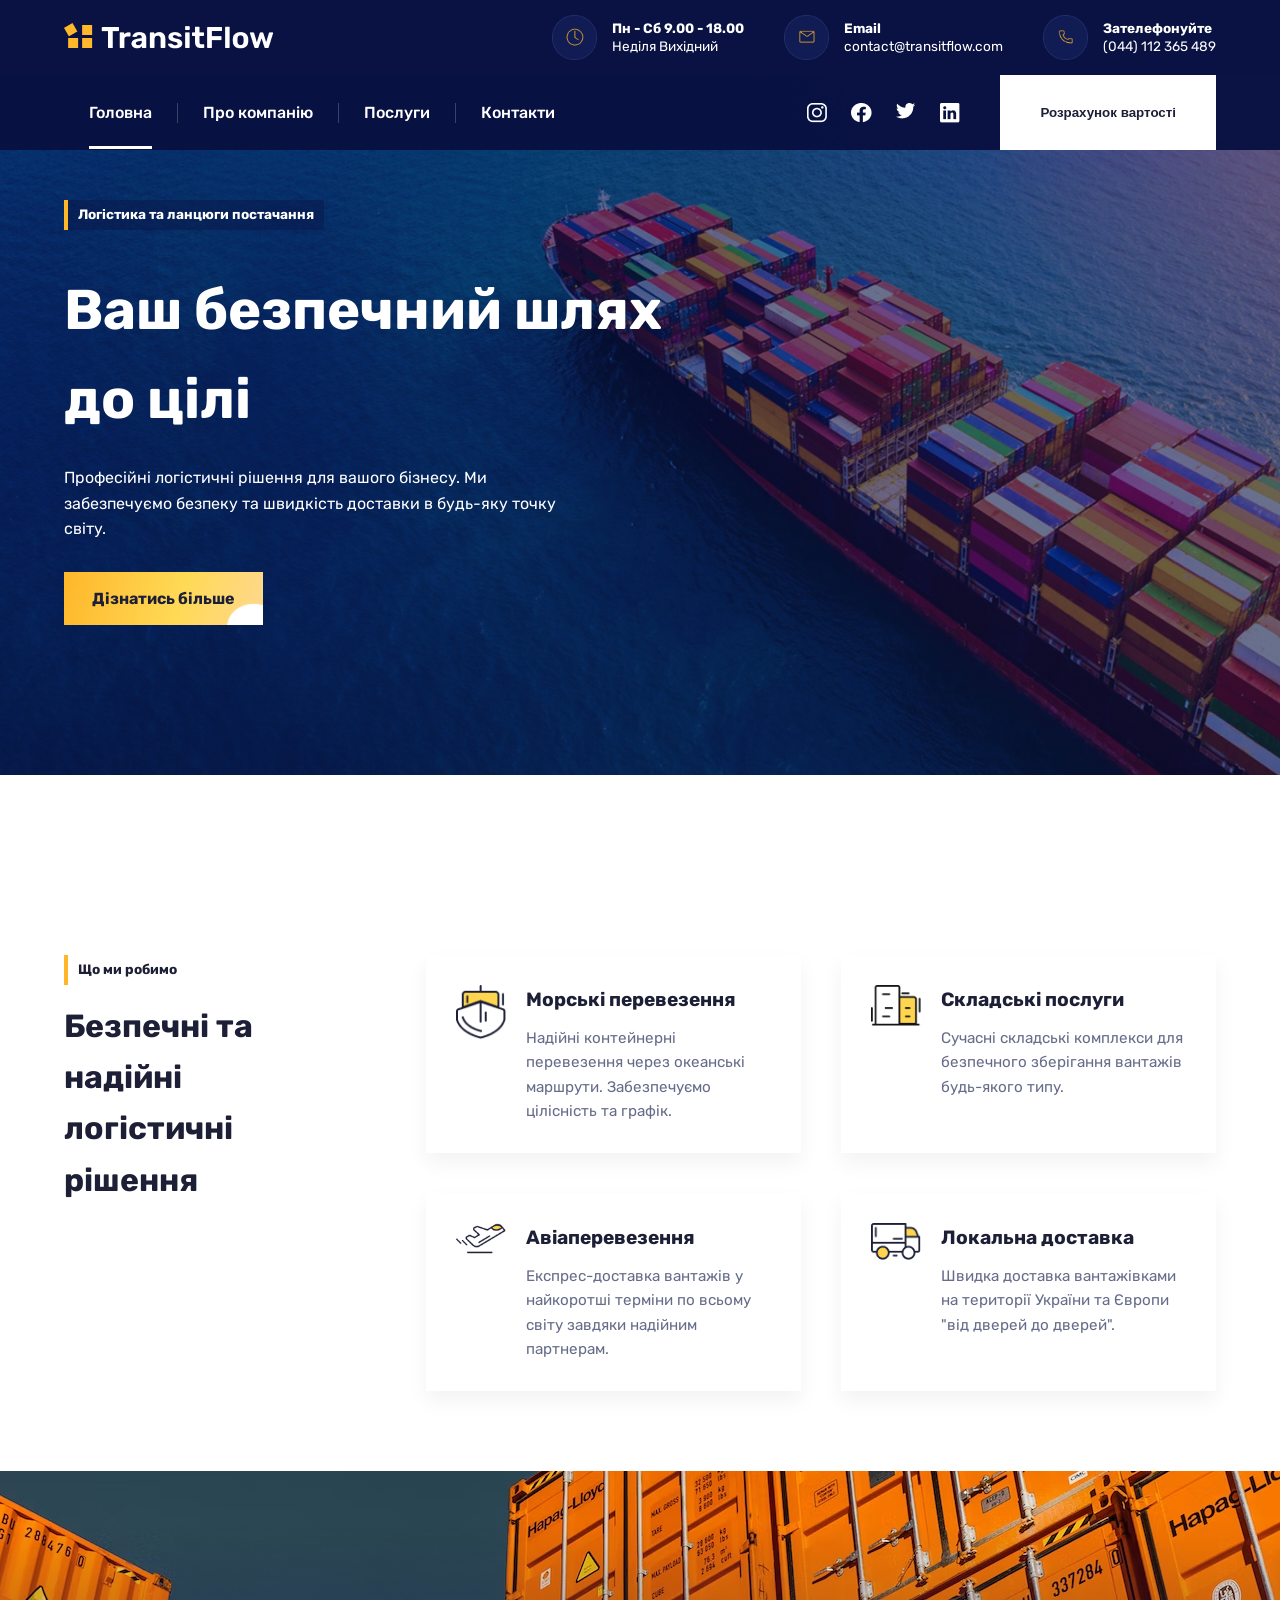
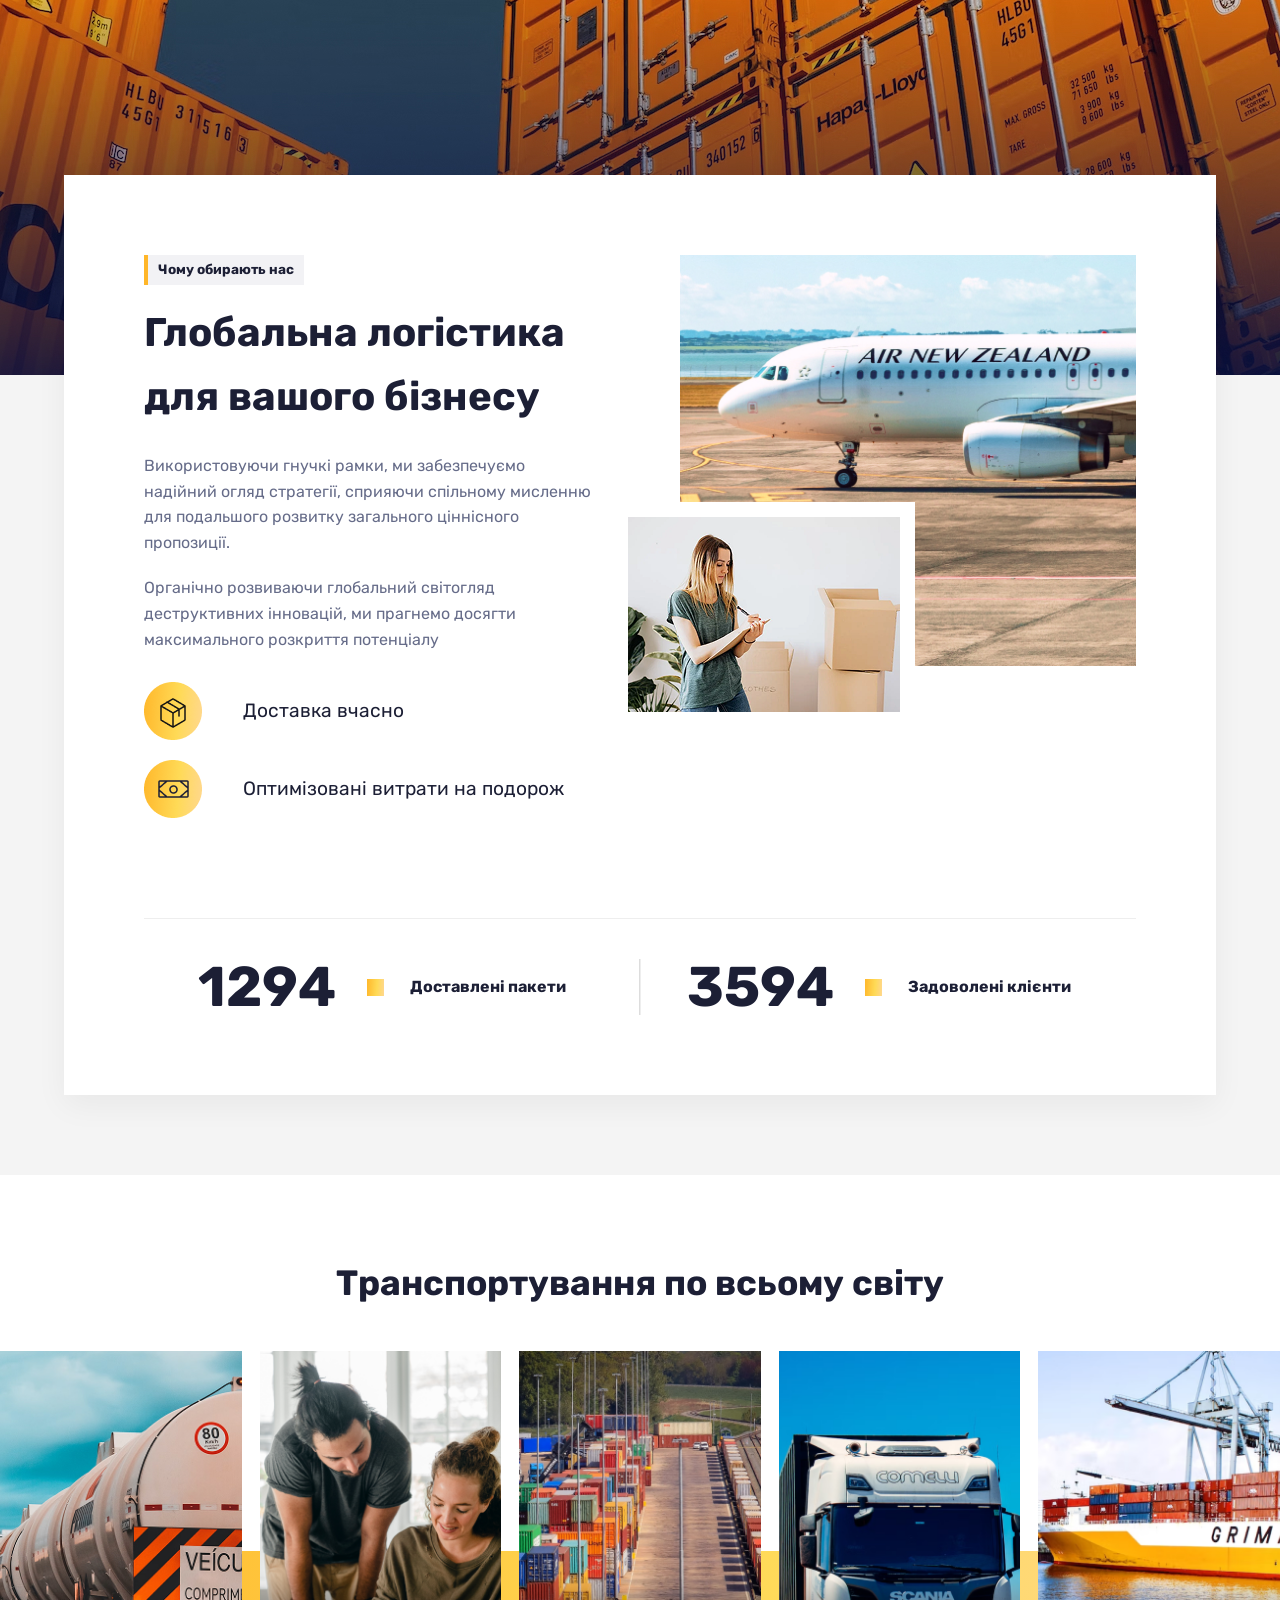
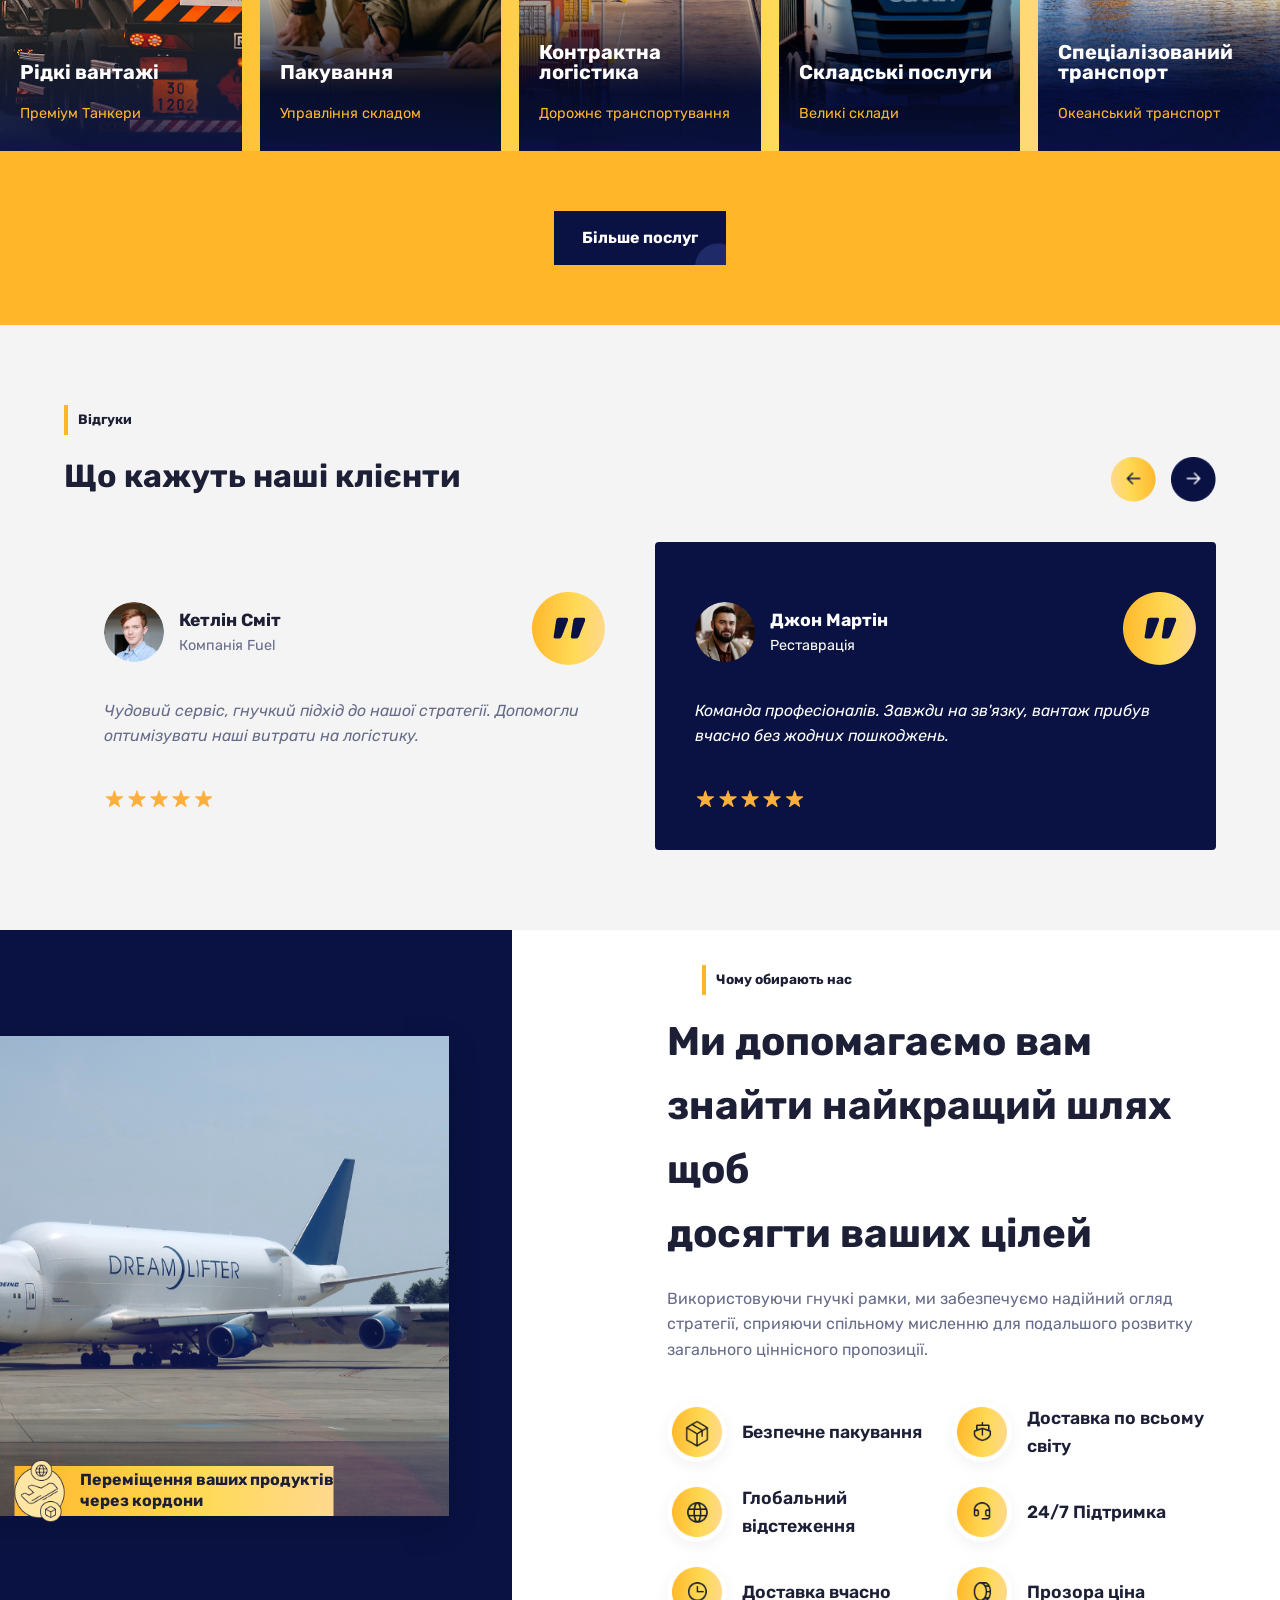
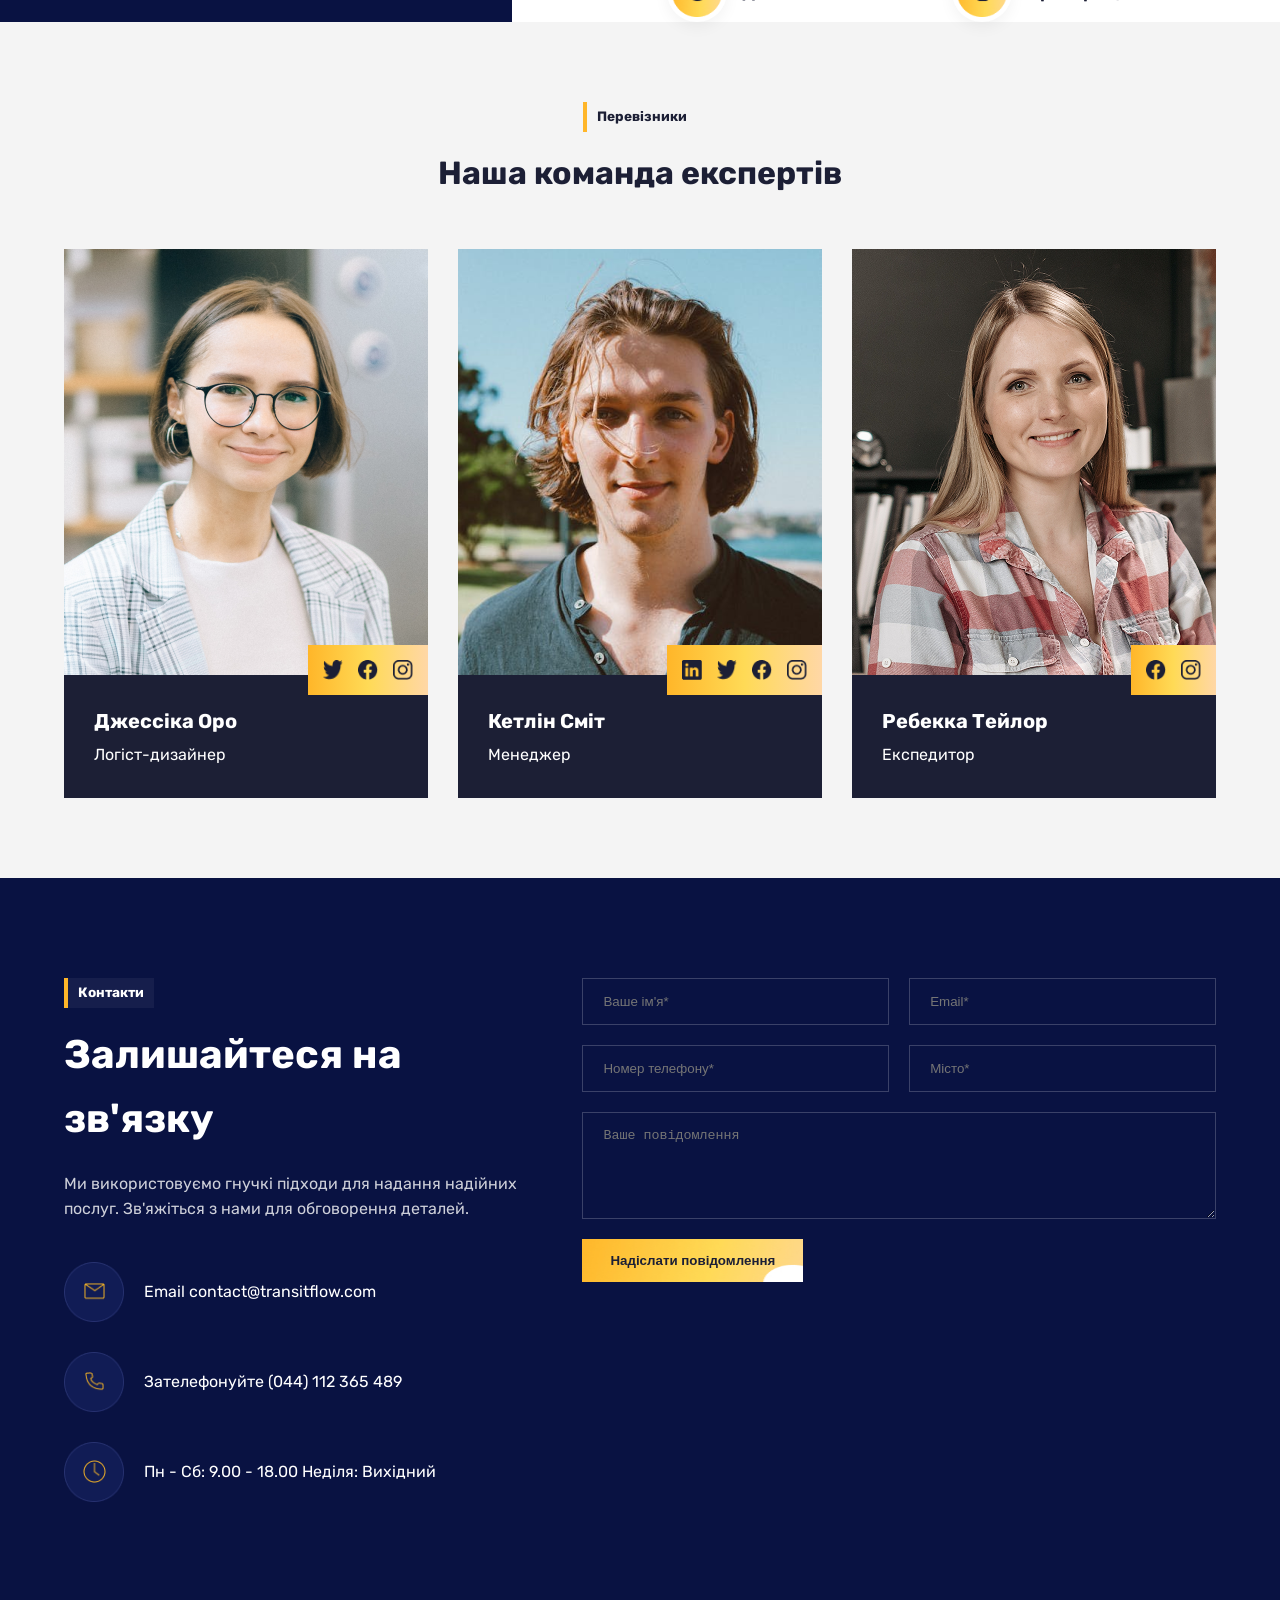
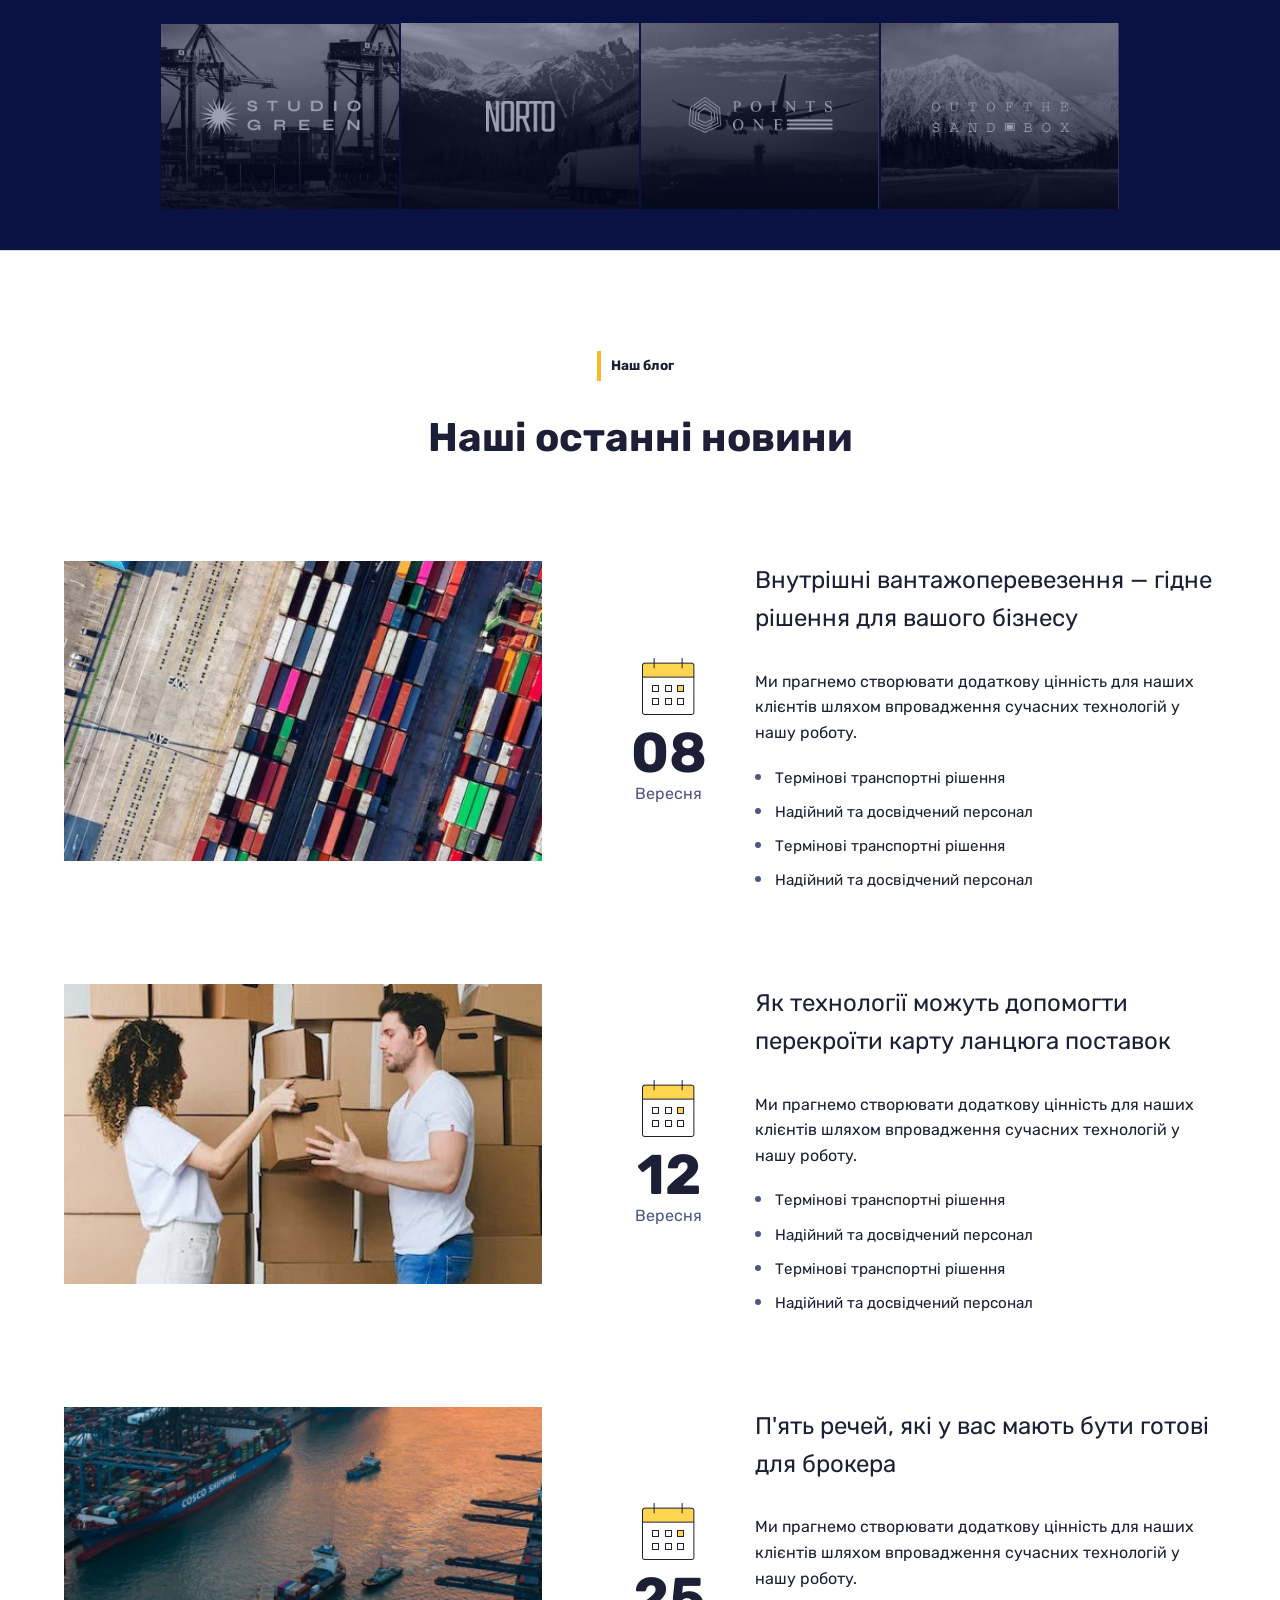
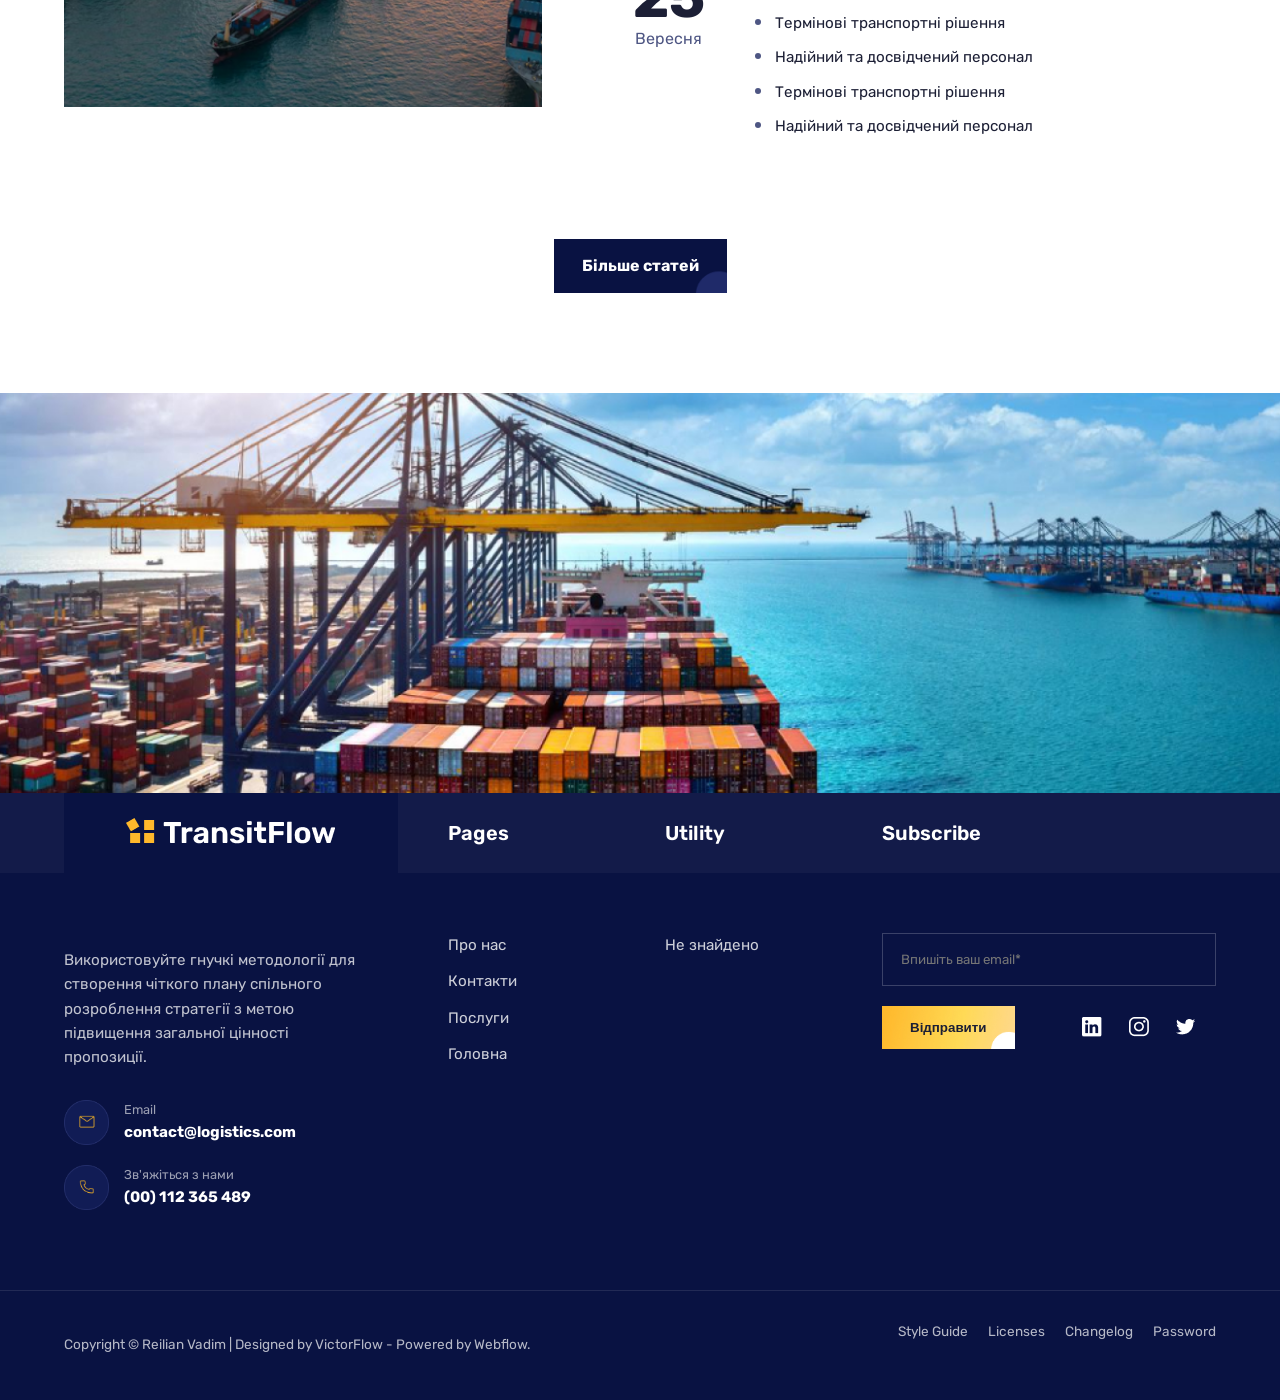
==== commit 9dfbb321: "Update index.html" ====
--- a/index.html
+++ b/index.html
@@ -87,7 +87,7 @@
   </header>
 
   <main>
-    <section class="page-banner bg-home">
+    <section class="page-banner bg-home fetchpriority=high">
       <div class="container">
         <span class="badge-tag">Логістика та ланцюги постачання</span>
         <h1 class="hero-title opt-cls-1">
@@ -307,7 +307,7 @@
                   Чудовий сервіс, гнучкий підхід до нашої стратегії. Допомогли
                   оптимізувати наші витрати на логістику.
                 </p>
-                <div class="rating-stars" aria-label="Рейтинг 5 зірок">
+                <div class="rating-stars">
                   <img src="assets/icons/stars-icon.png" alt="Зірка" />
                 </div>
               </div>
@@ -328,7 +328,7 @@
                   Команда професіоналів. Завжди на зв'язку, вантаж прибув
                   вчасно без жодних пошкоджень.
                 </p>
-                <div class="rating-stars" aria-label="Рейтинг 5 зірок">
+                <div class="rating-stars">
                   <img src="assets/icons/stars-icon.png" alt="Зірка" />
                 </div>
               </div>
--- a/assets/css/style.css
+++ b/assets/css/style.css
@@ -1332,11 +1332,9 @@
 
 .projects-gallery-container {
   width: 100%;
-  background: linear-gradient(
-    to bottom,
-    #ffffff 50%,
-    linear-gradient(95deg, #ffb629 -1.19%, #ffda56 57.78%, #ffd7a6 115.08%)
-  );
+background: 
+    linear-gradient(to bottom, #ffffff 50%, transparent 50%),
+    linear-gradient(95deg, #ffb629 -1.19%, #ffda56 57.78%, #ffd7a6 115.08%);
   padding: 0;
 }
 
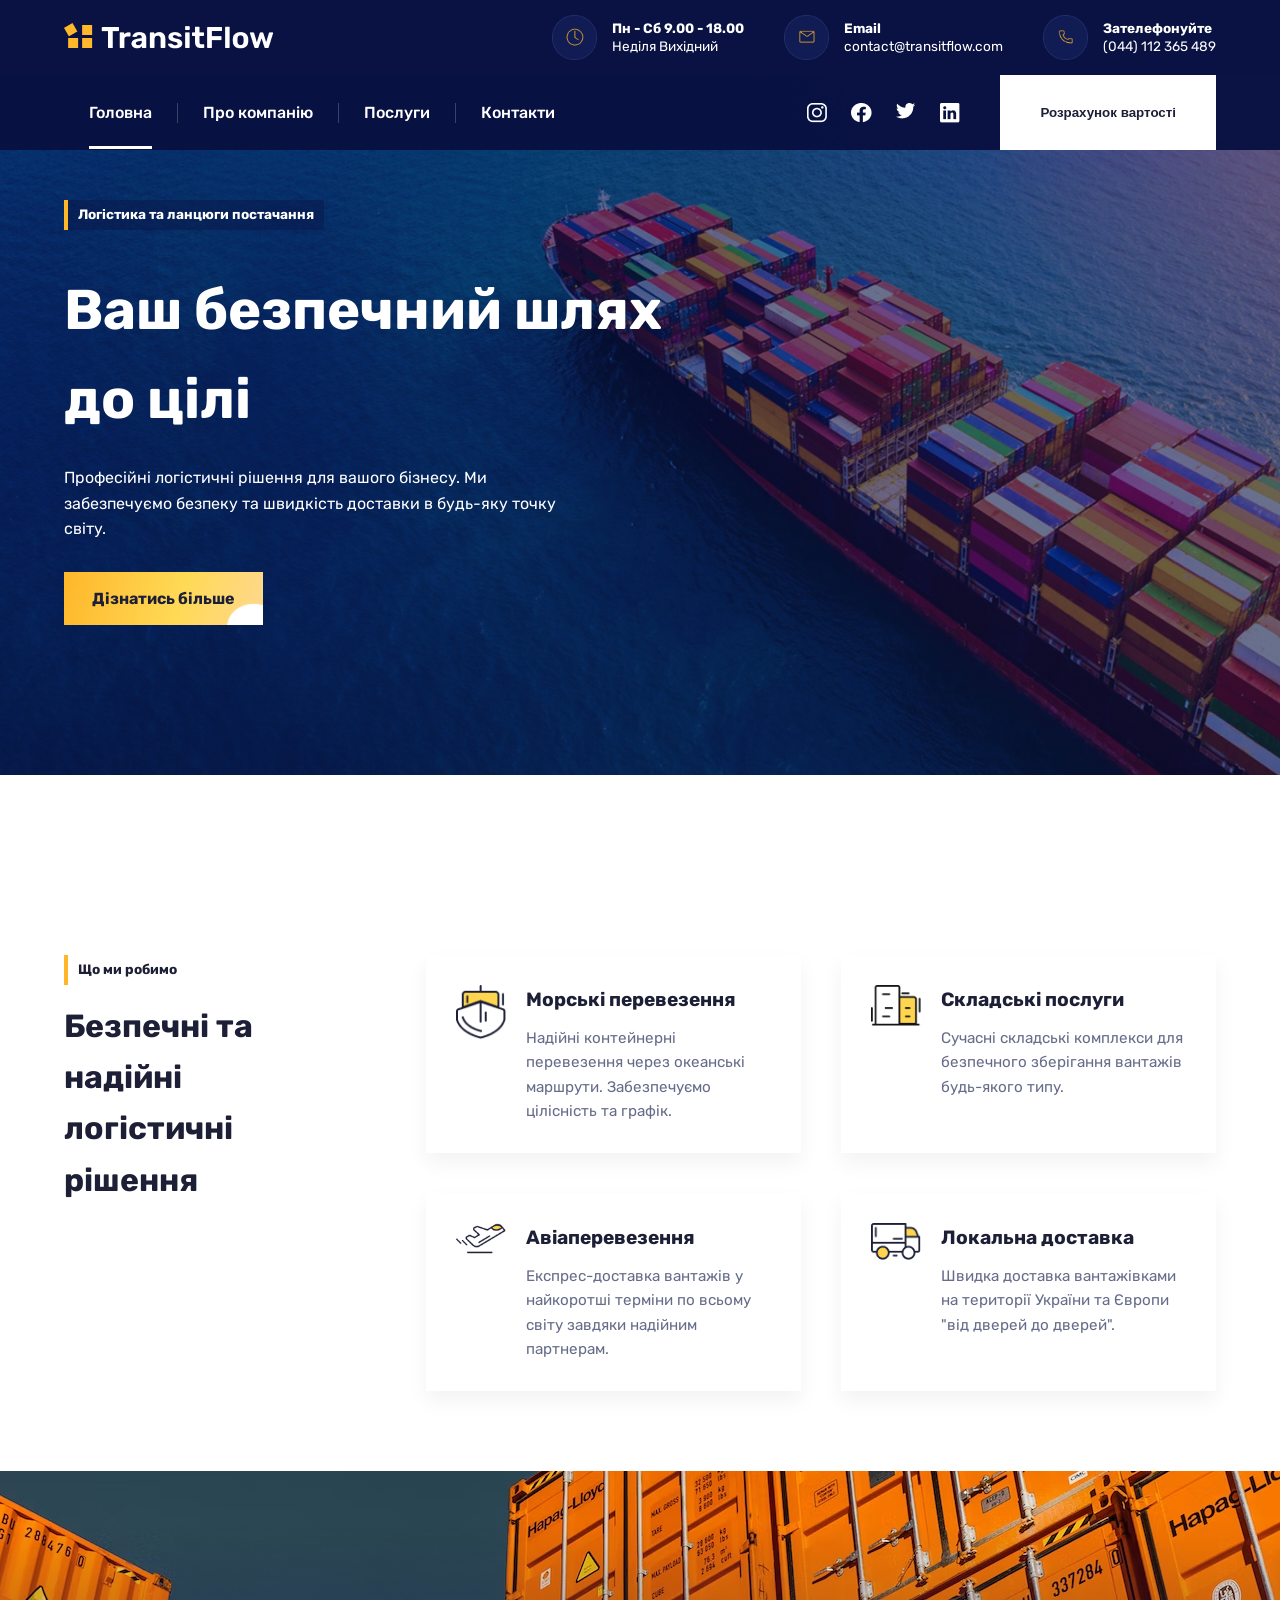
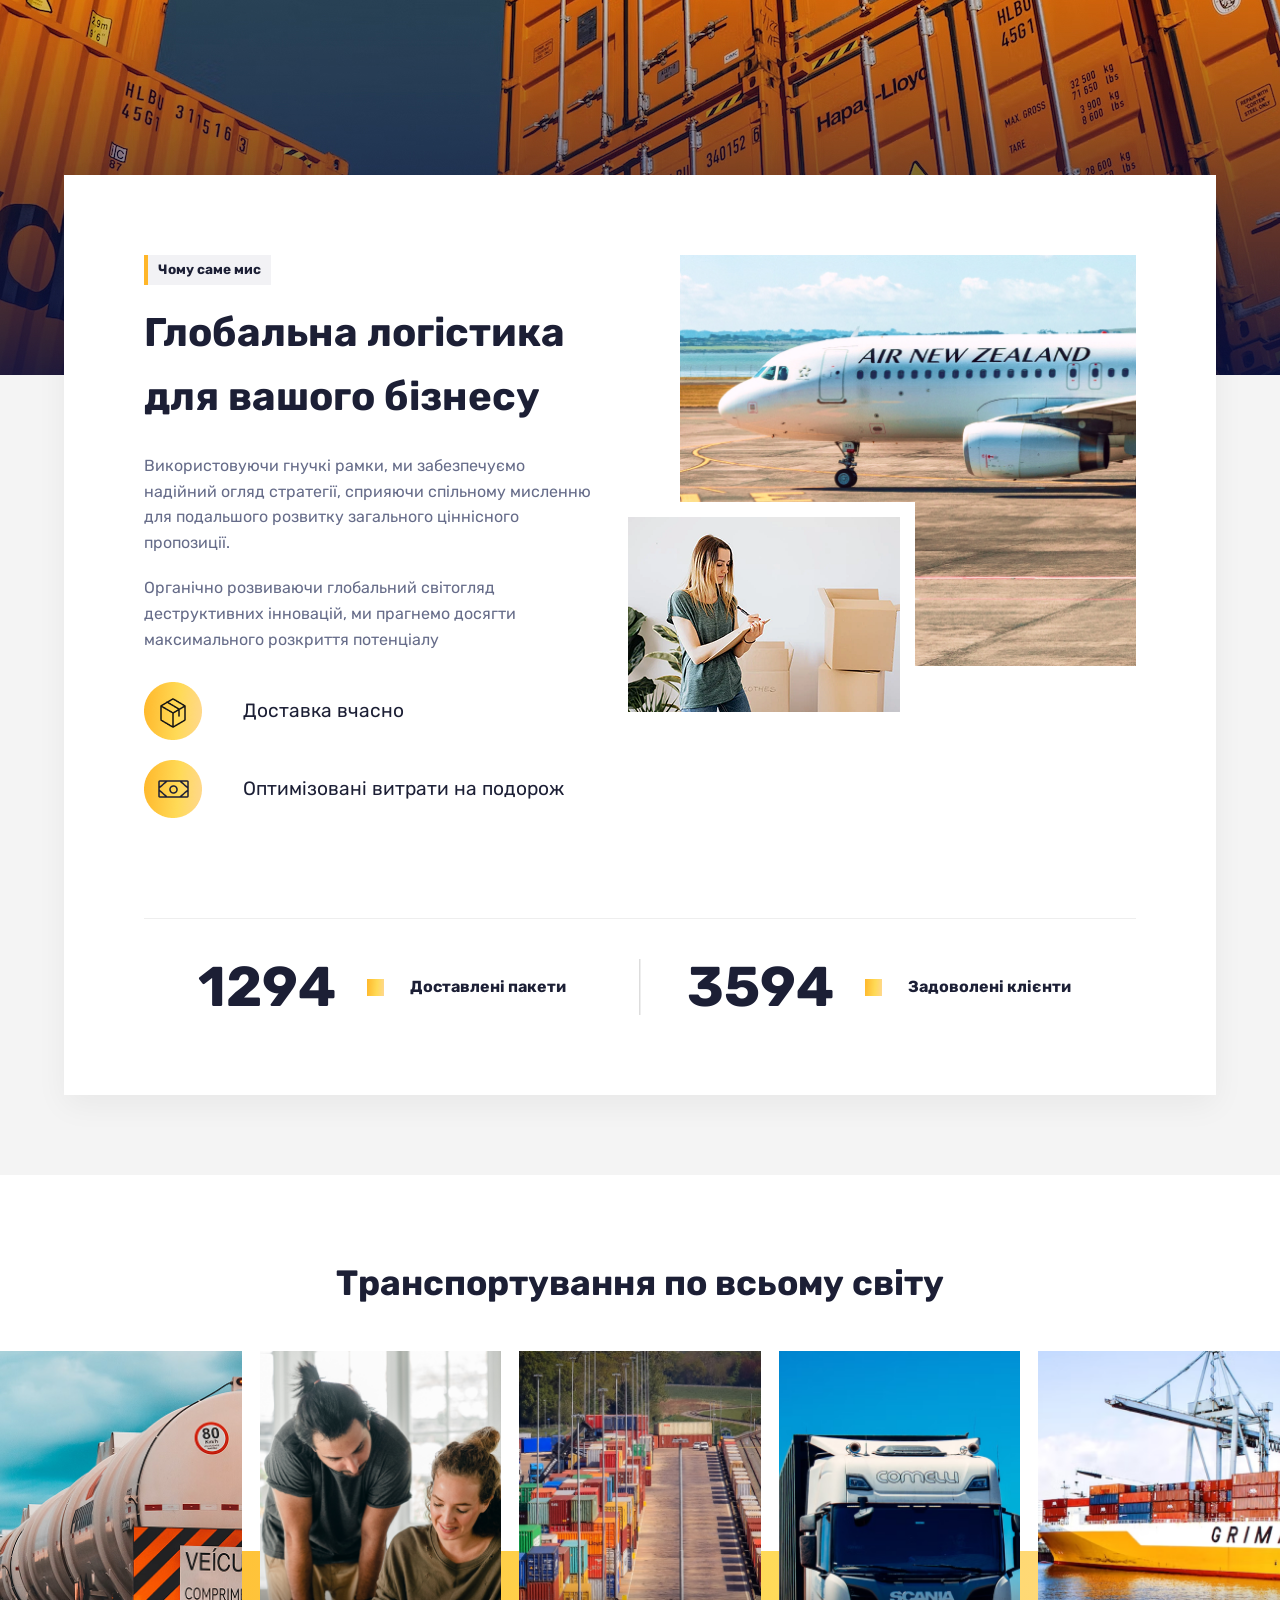
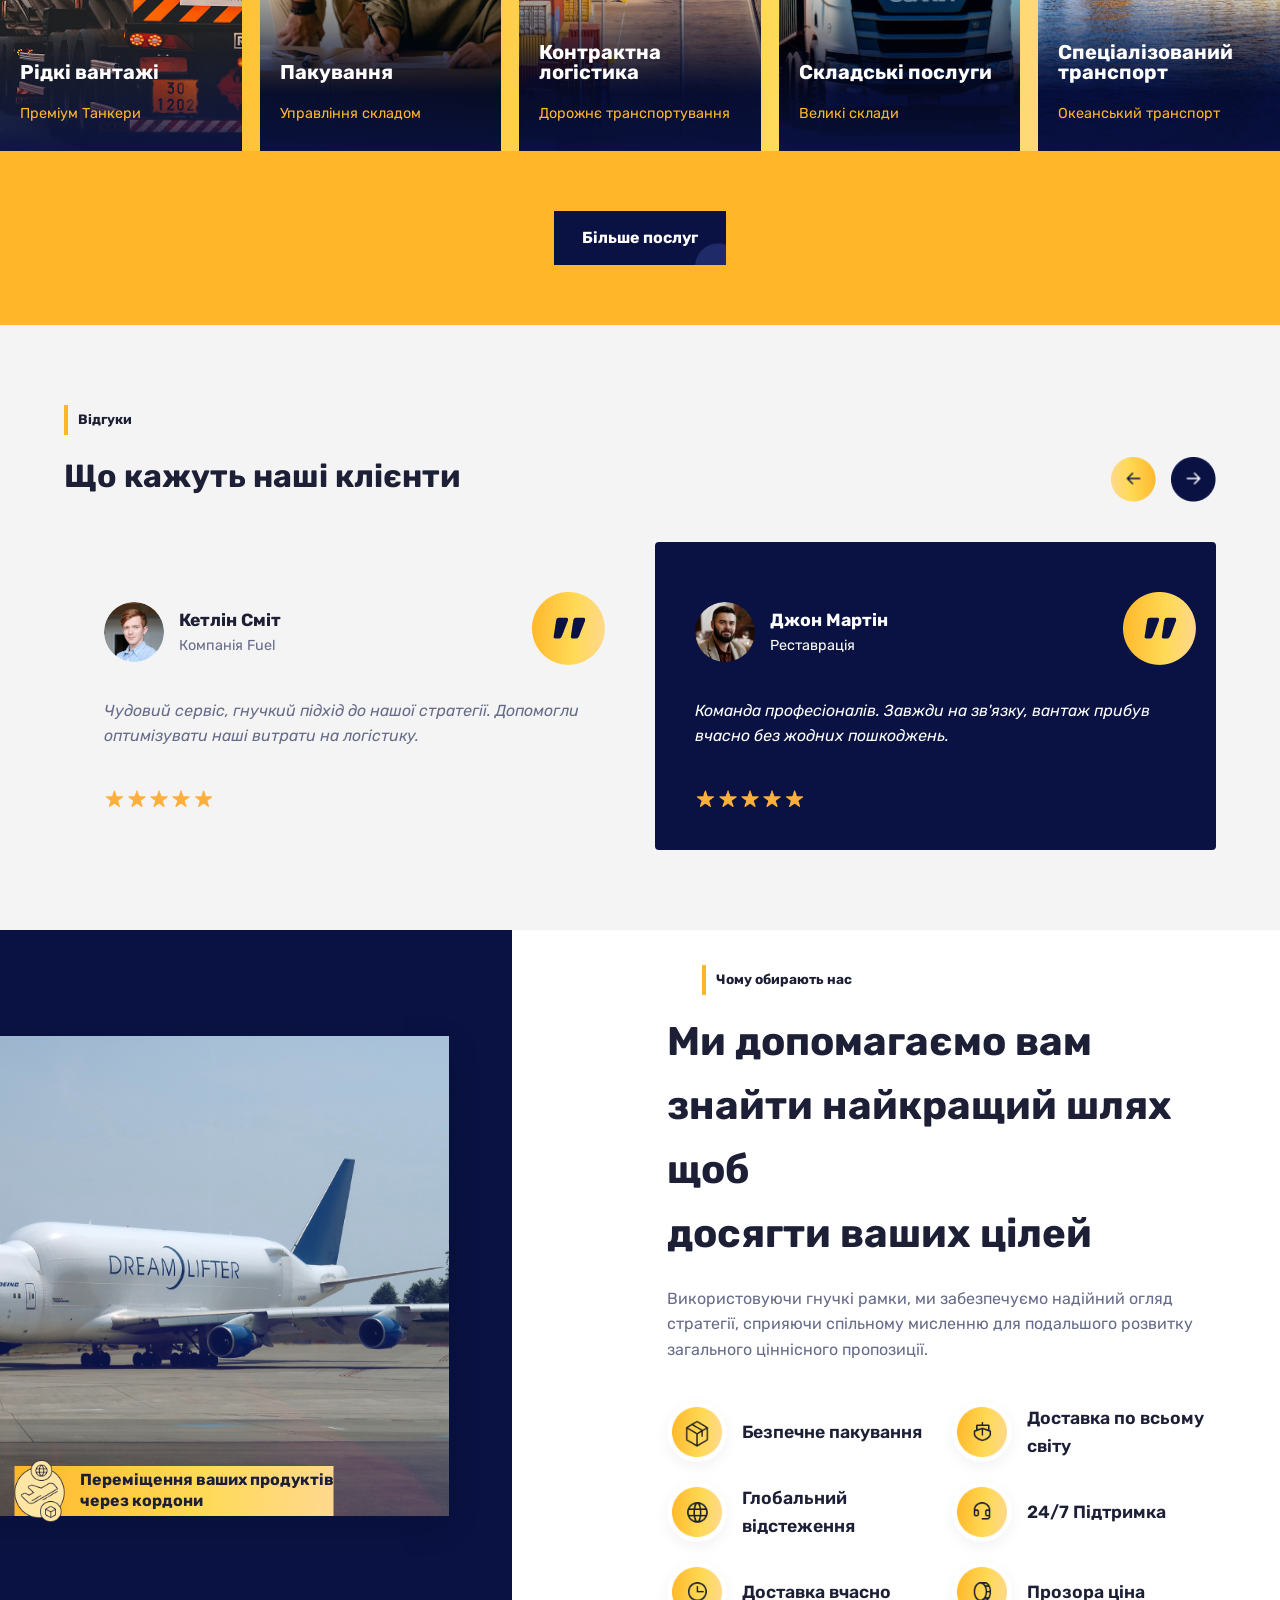
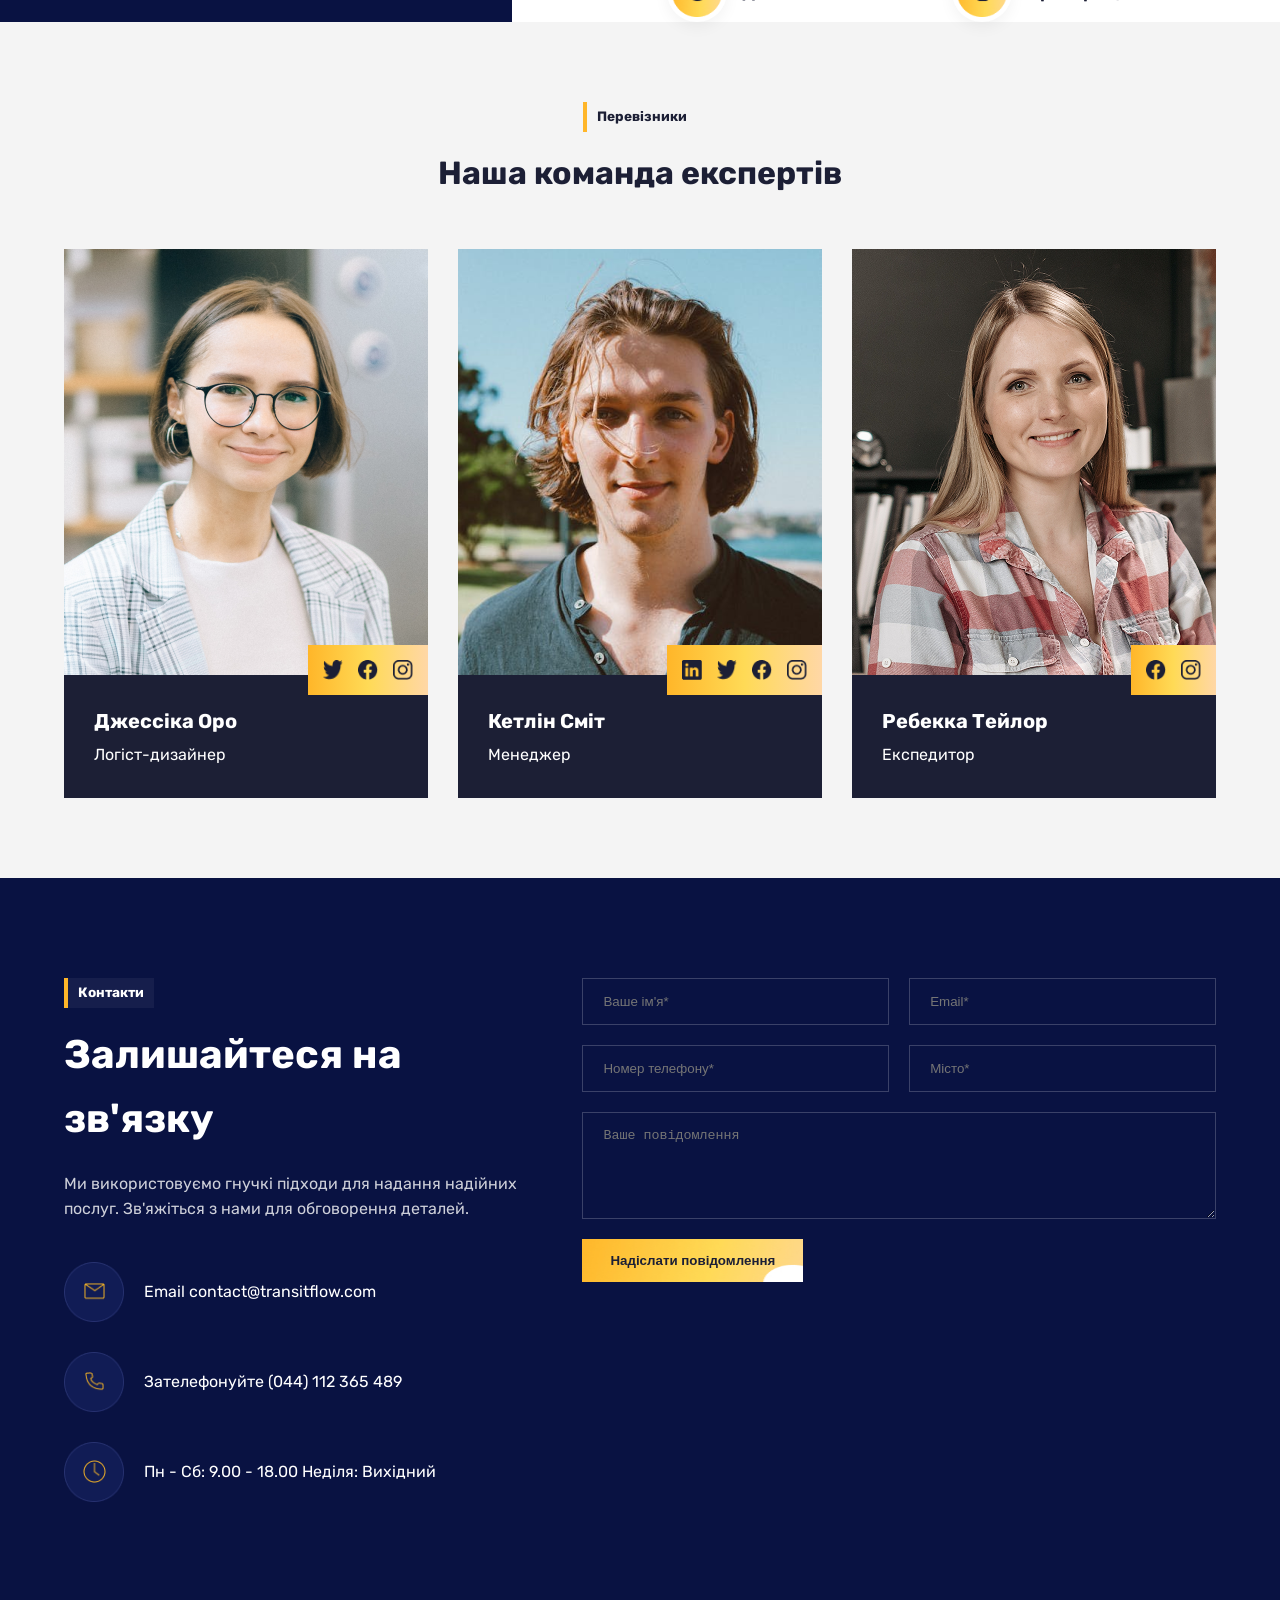
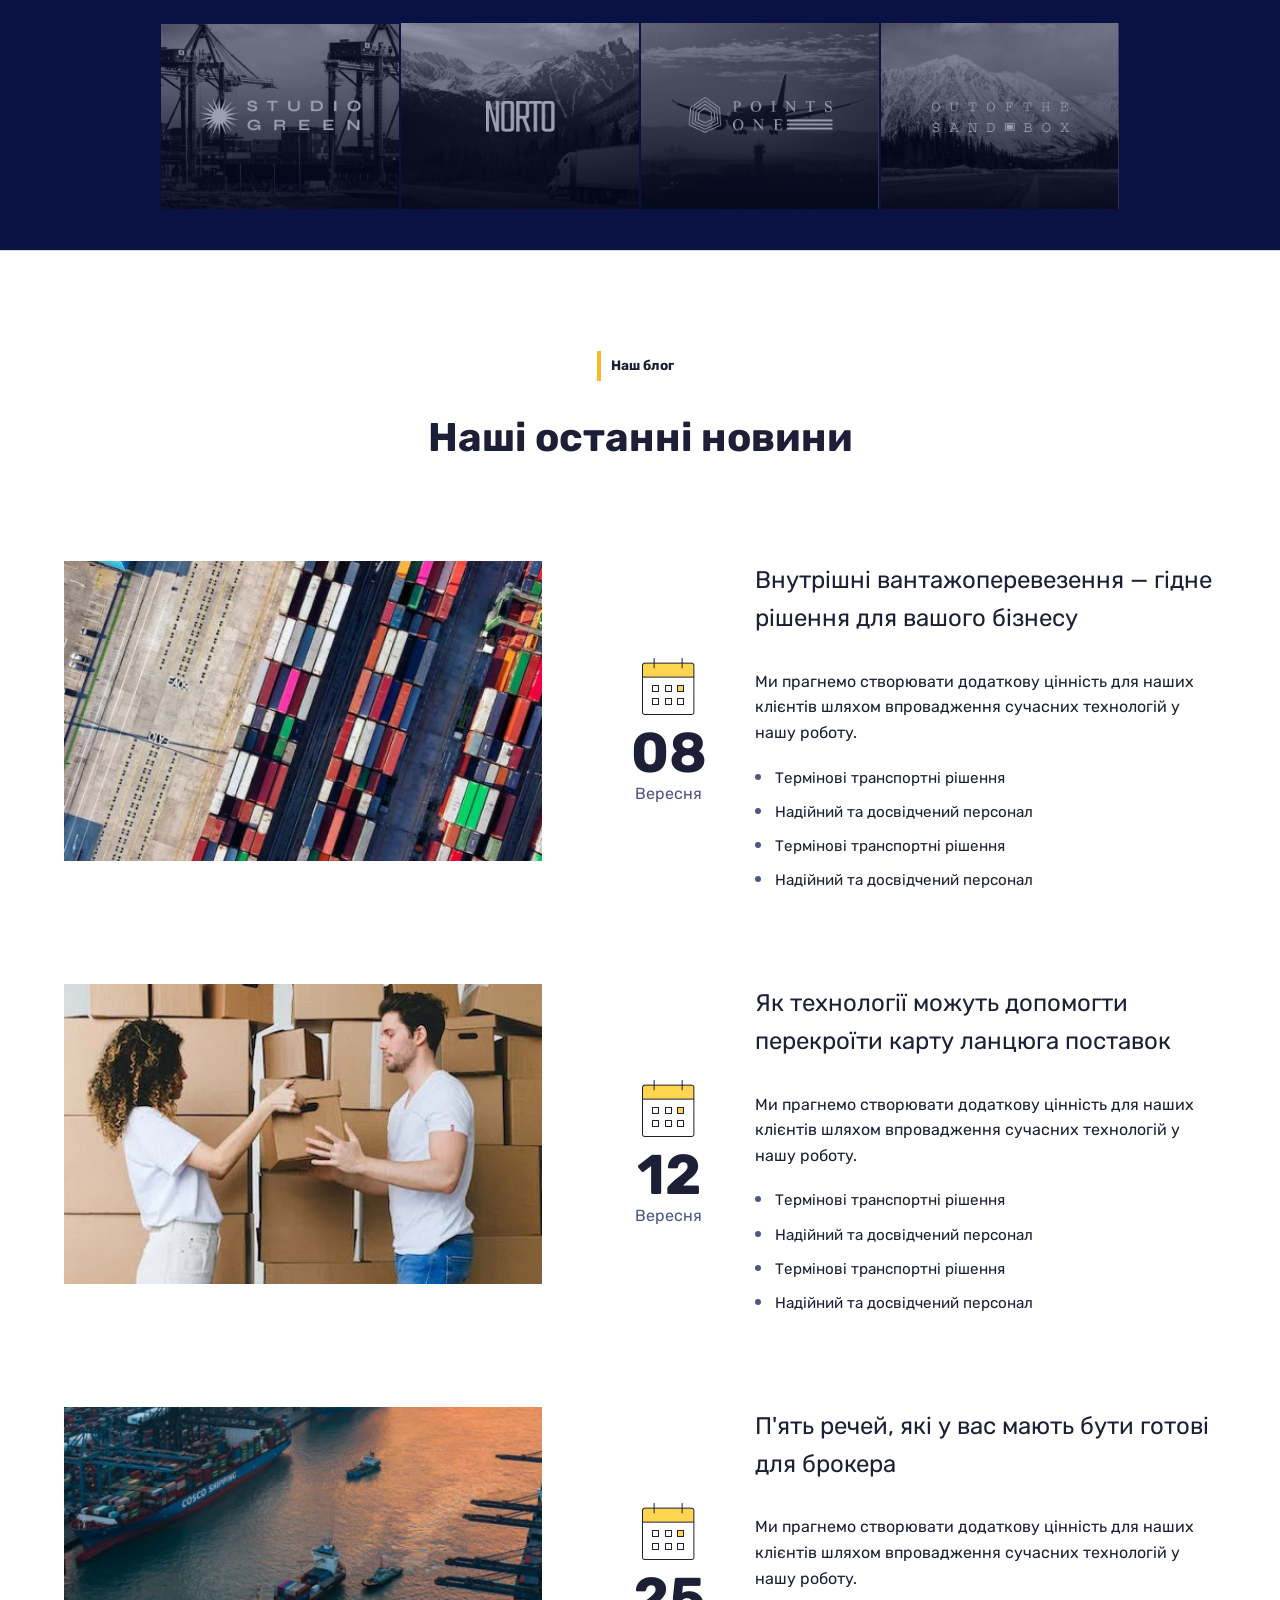
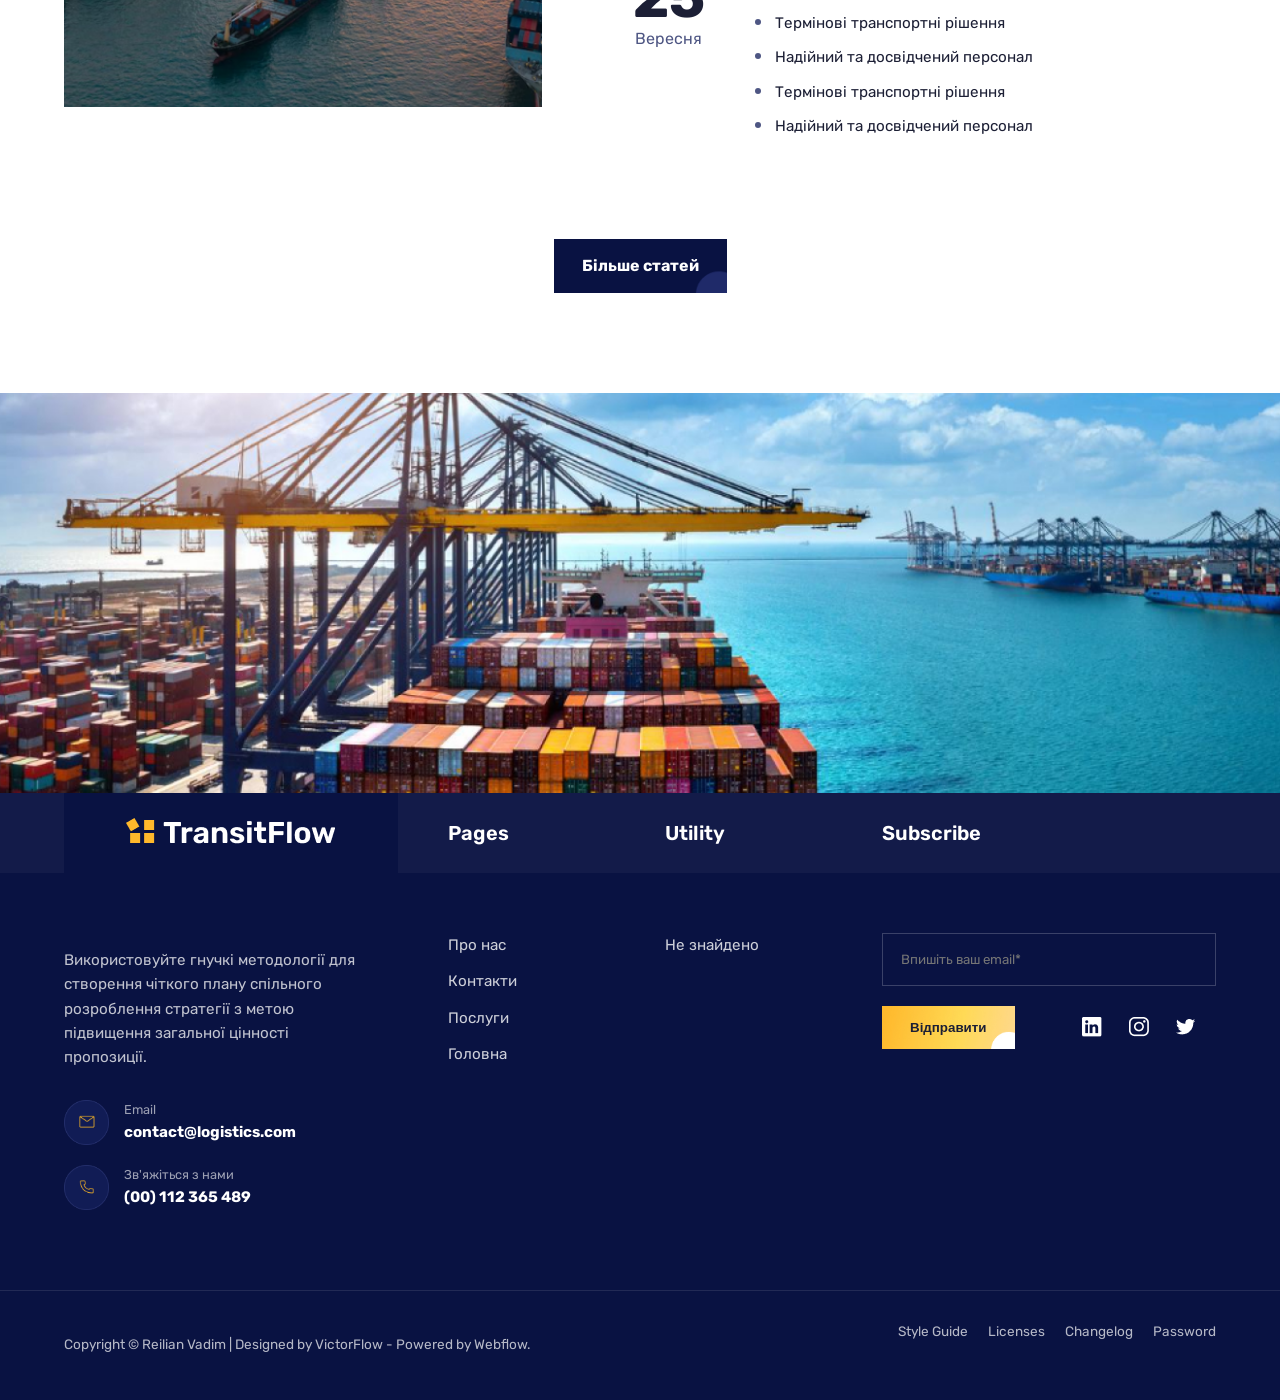
==== commit 39855dd3: "Update index.html" ====
--- a/index.html
+++ b/index.html
@@ -170,7 +170,7 @@
         <div class="why-us-wrapper">
           <div class="grid-two-col align-items-center">
             <div class="wu-text-col">
-              <span class="badge-tag-dark opt-cls-5">Чому обирають нас</span>
+              <span class="badge-tag-dark opt-cls-5">Чому саме мис</span>
               <h2 class="section-title-text opt-cls-6">
                 Глобальна логістика для вашого бізнесу
               </h2>
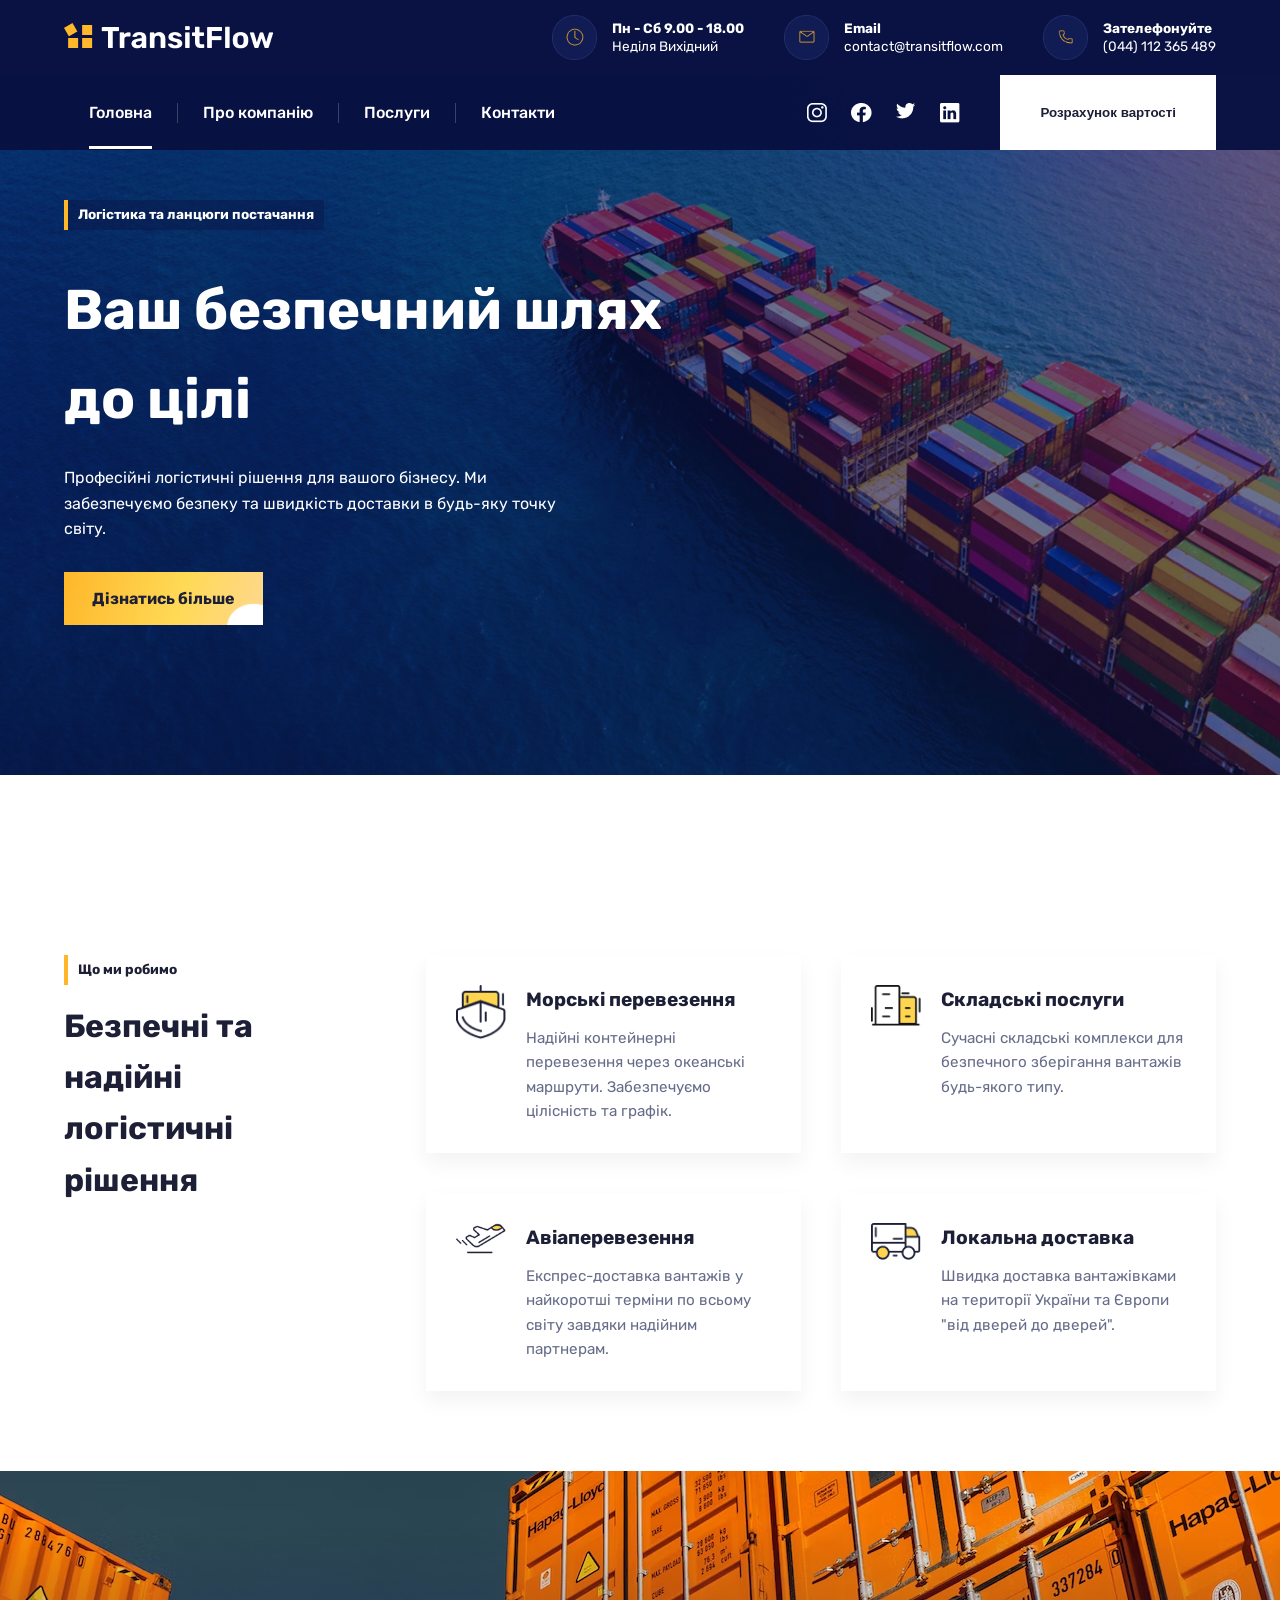
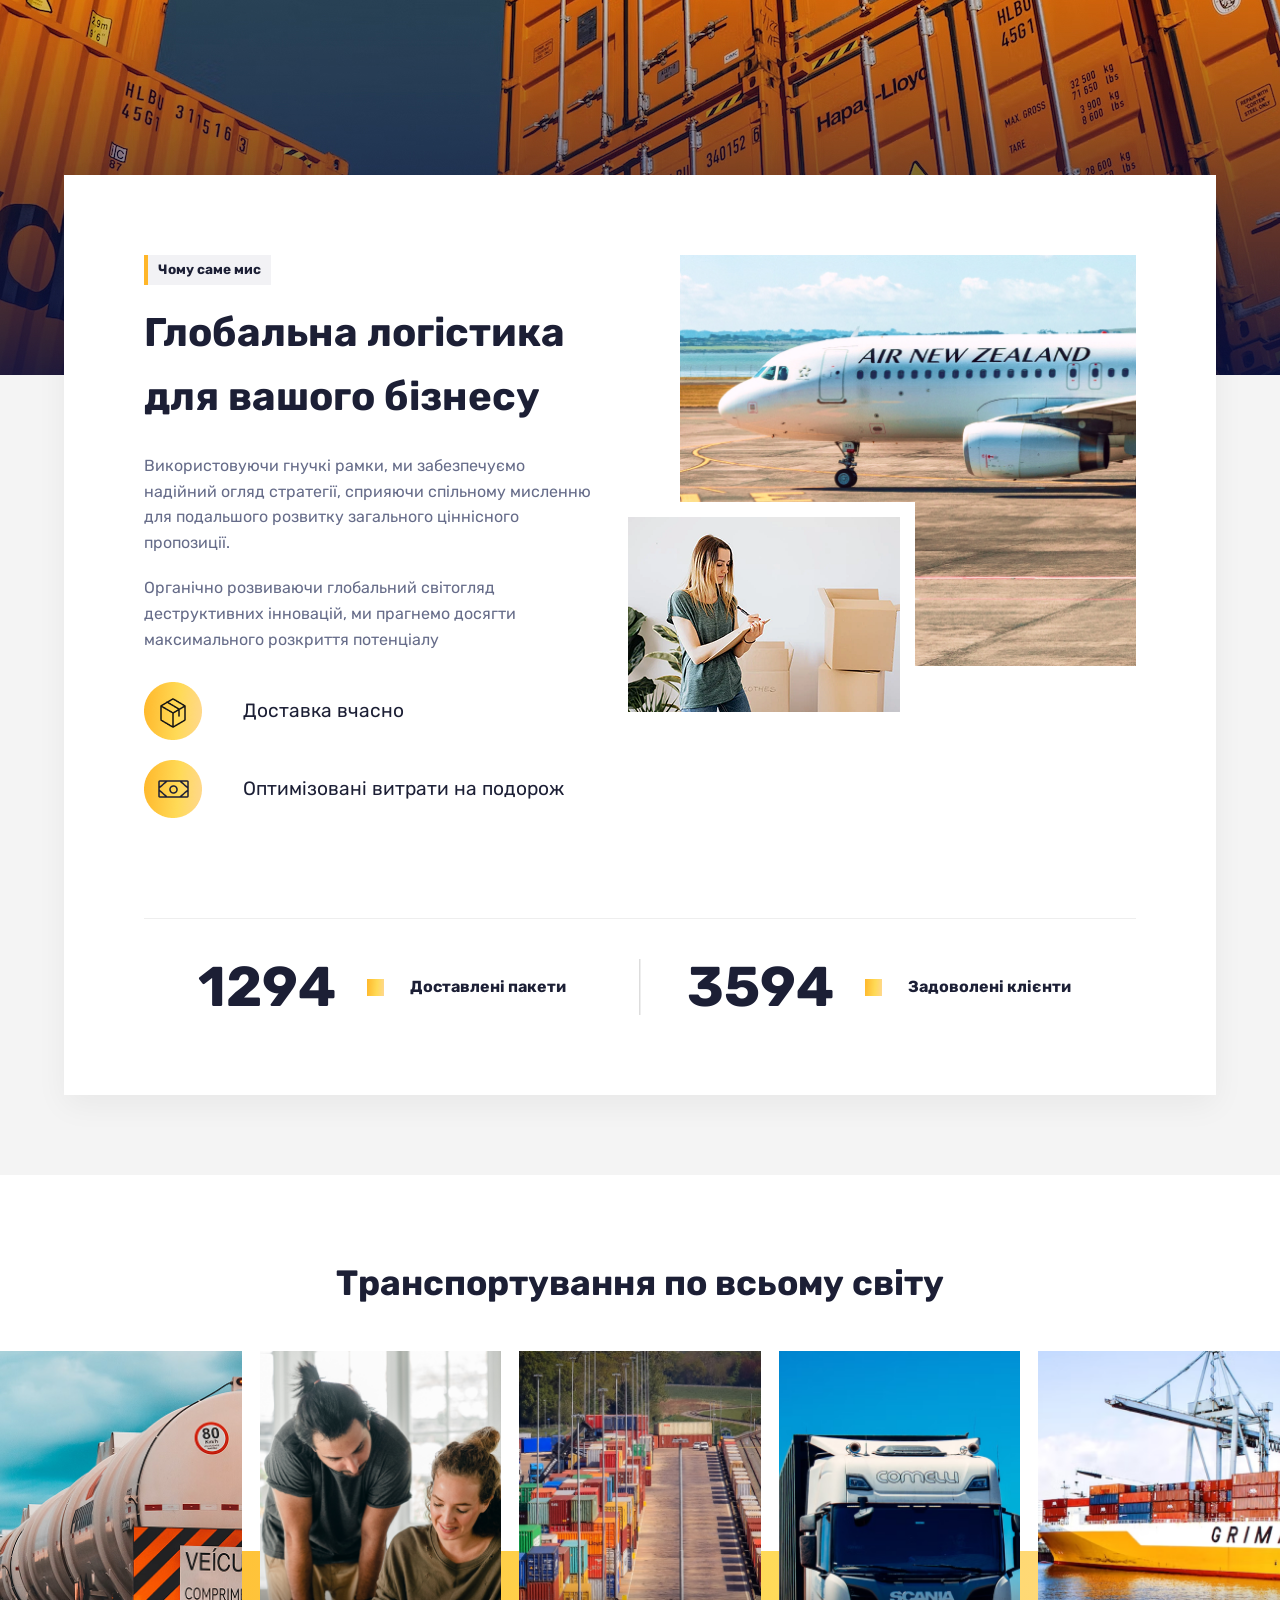
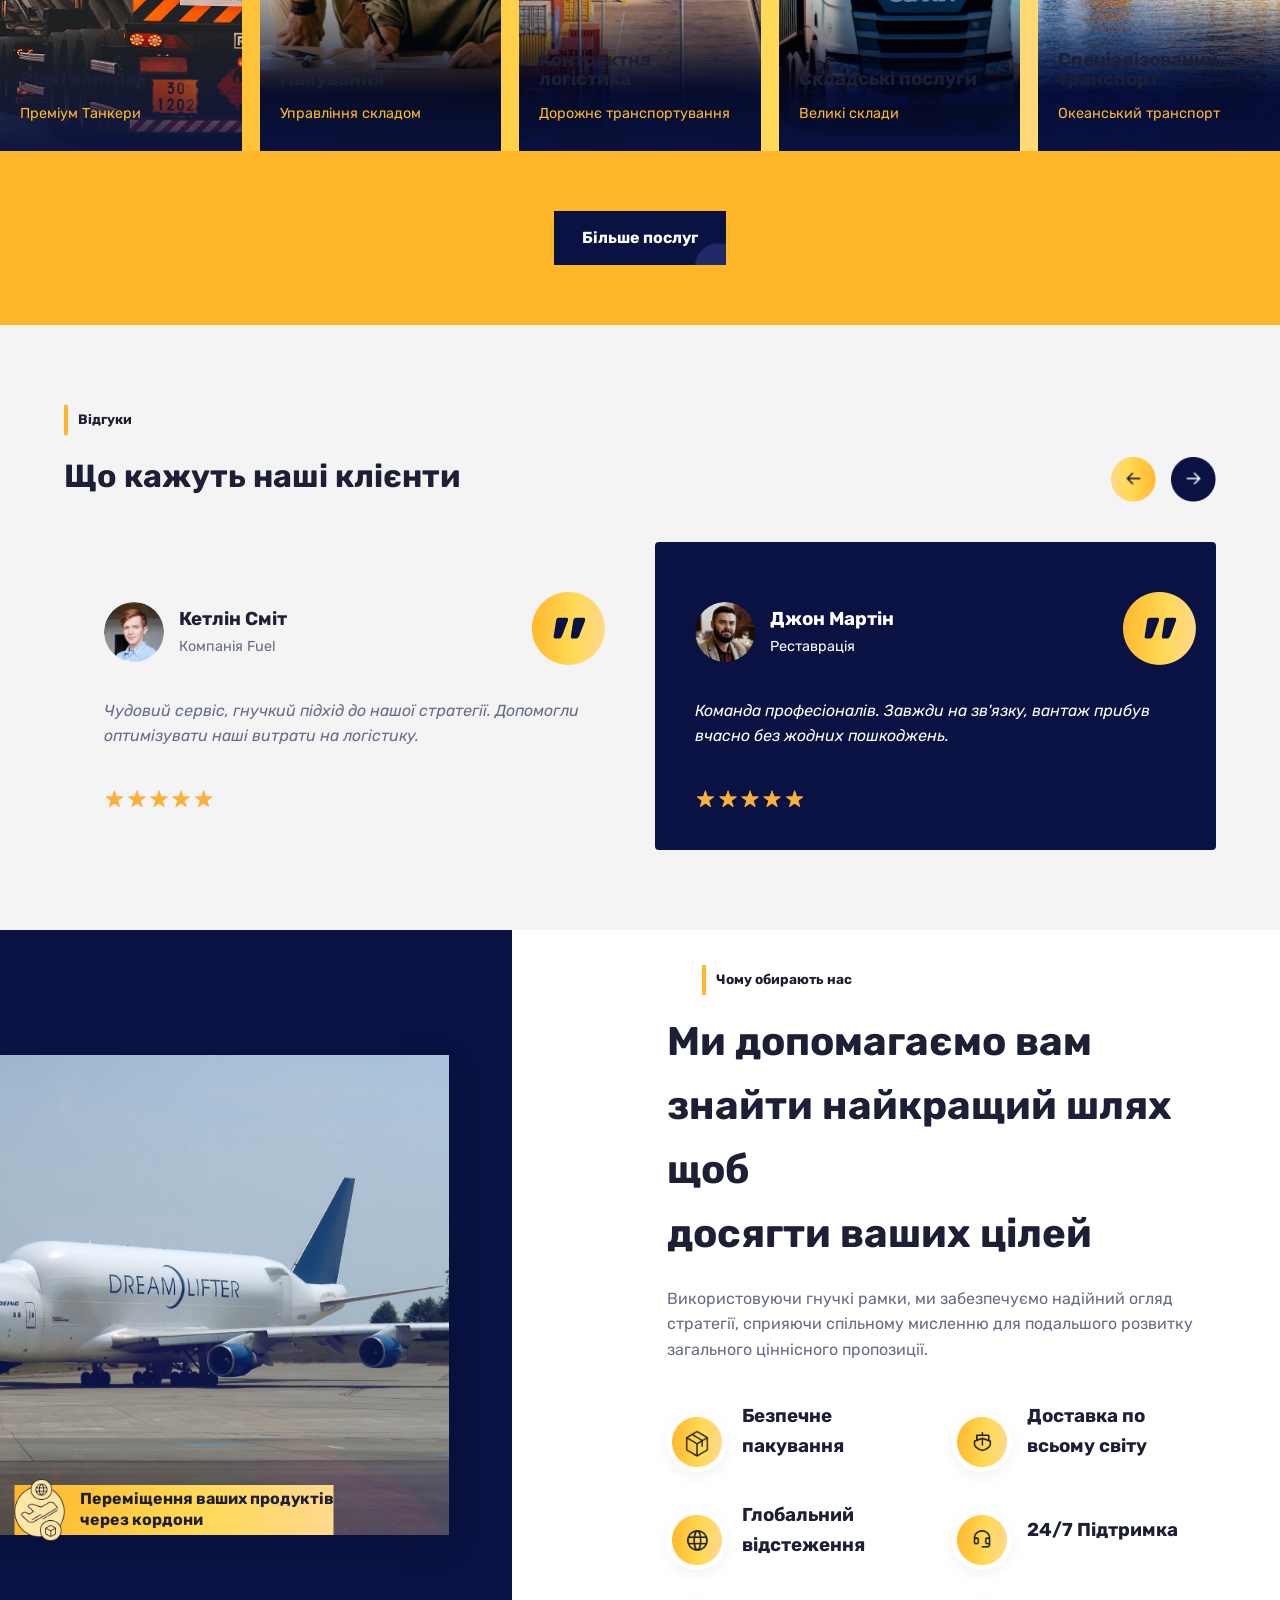
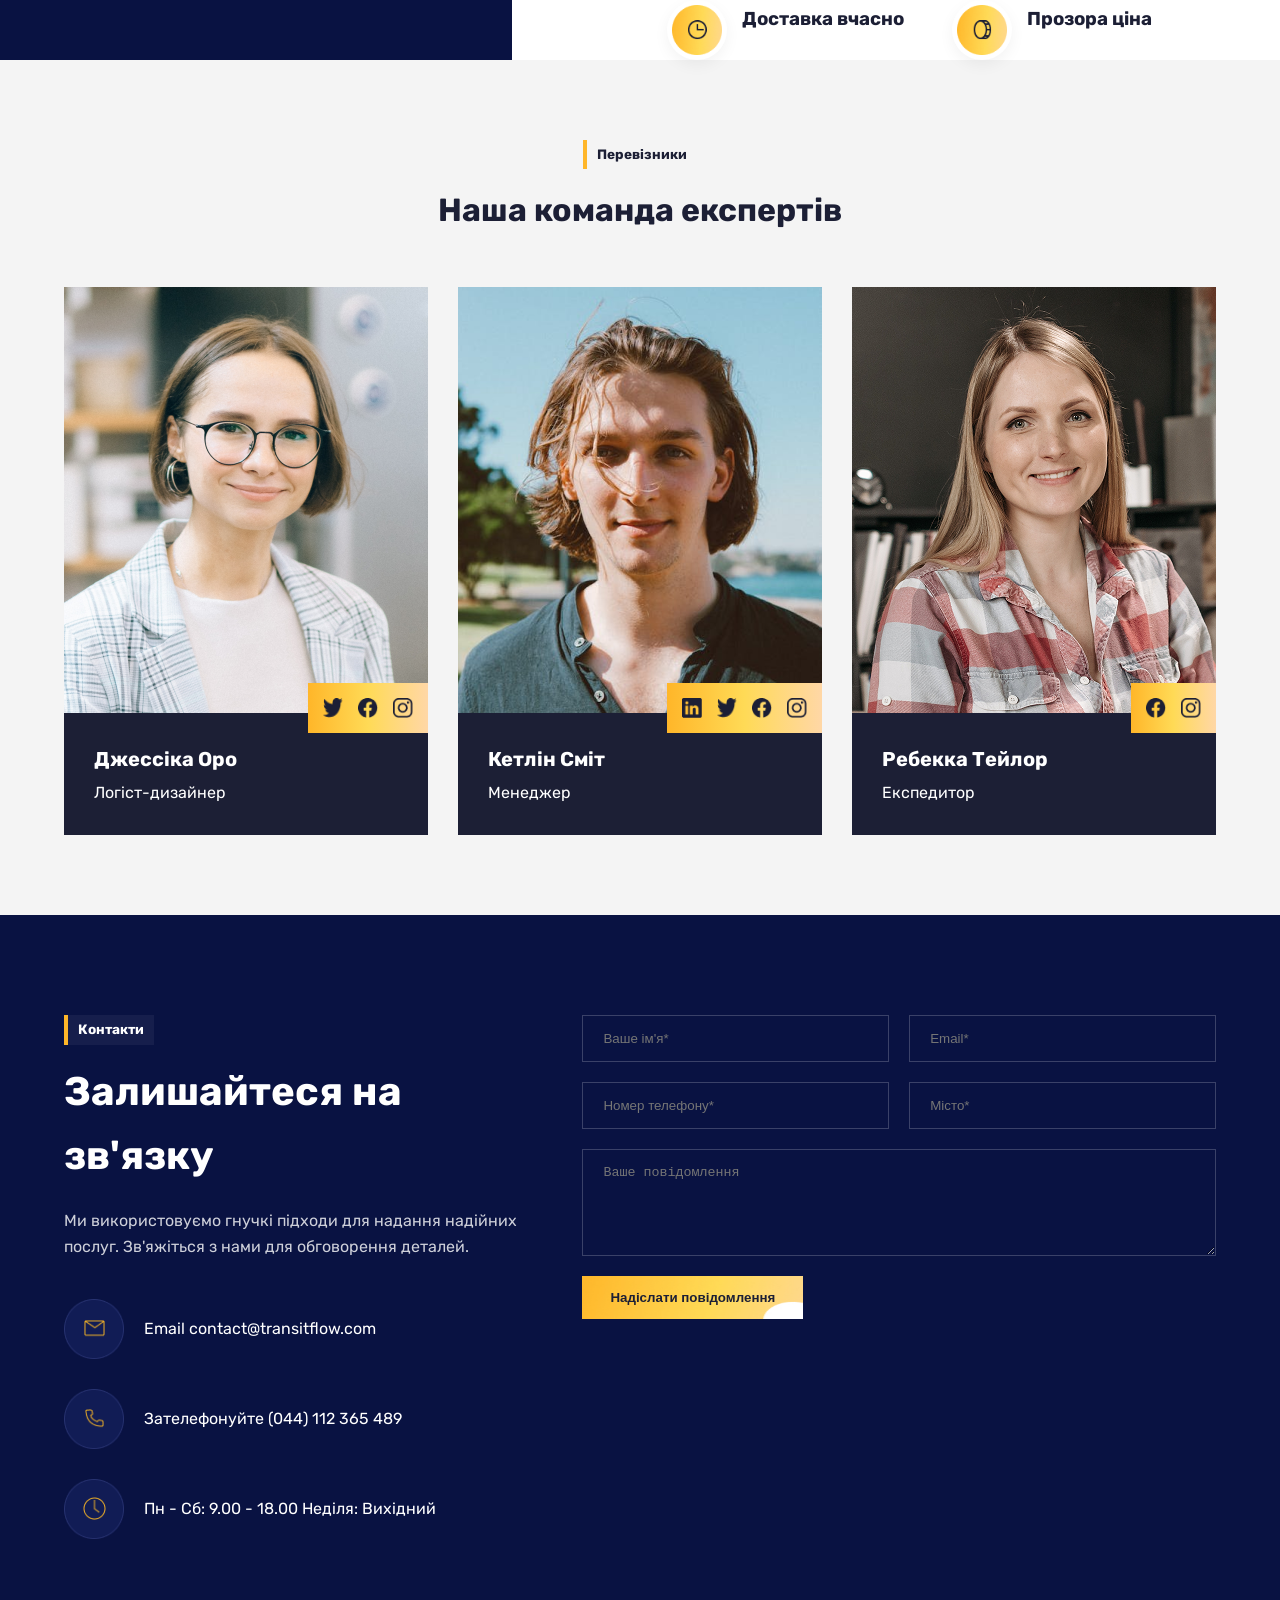
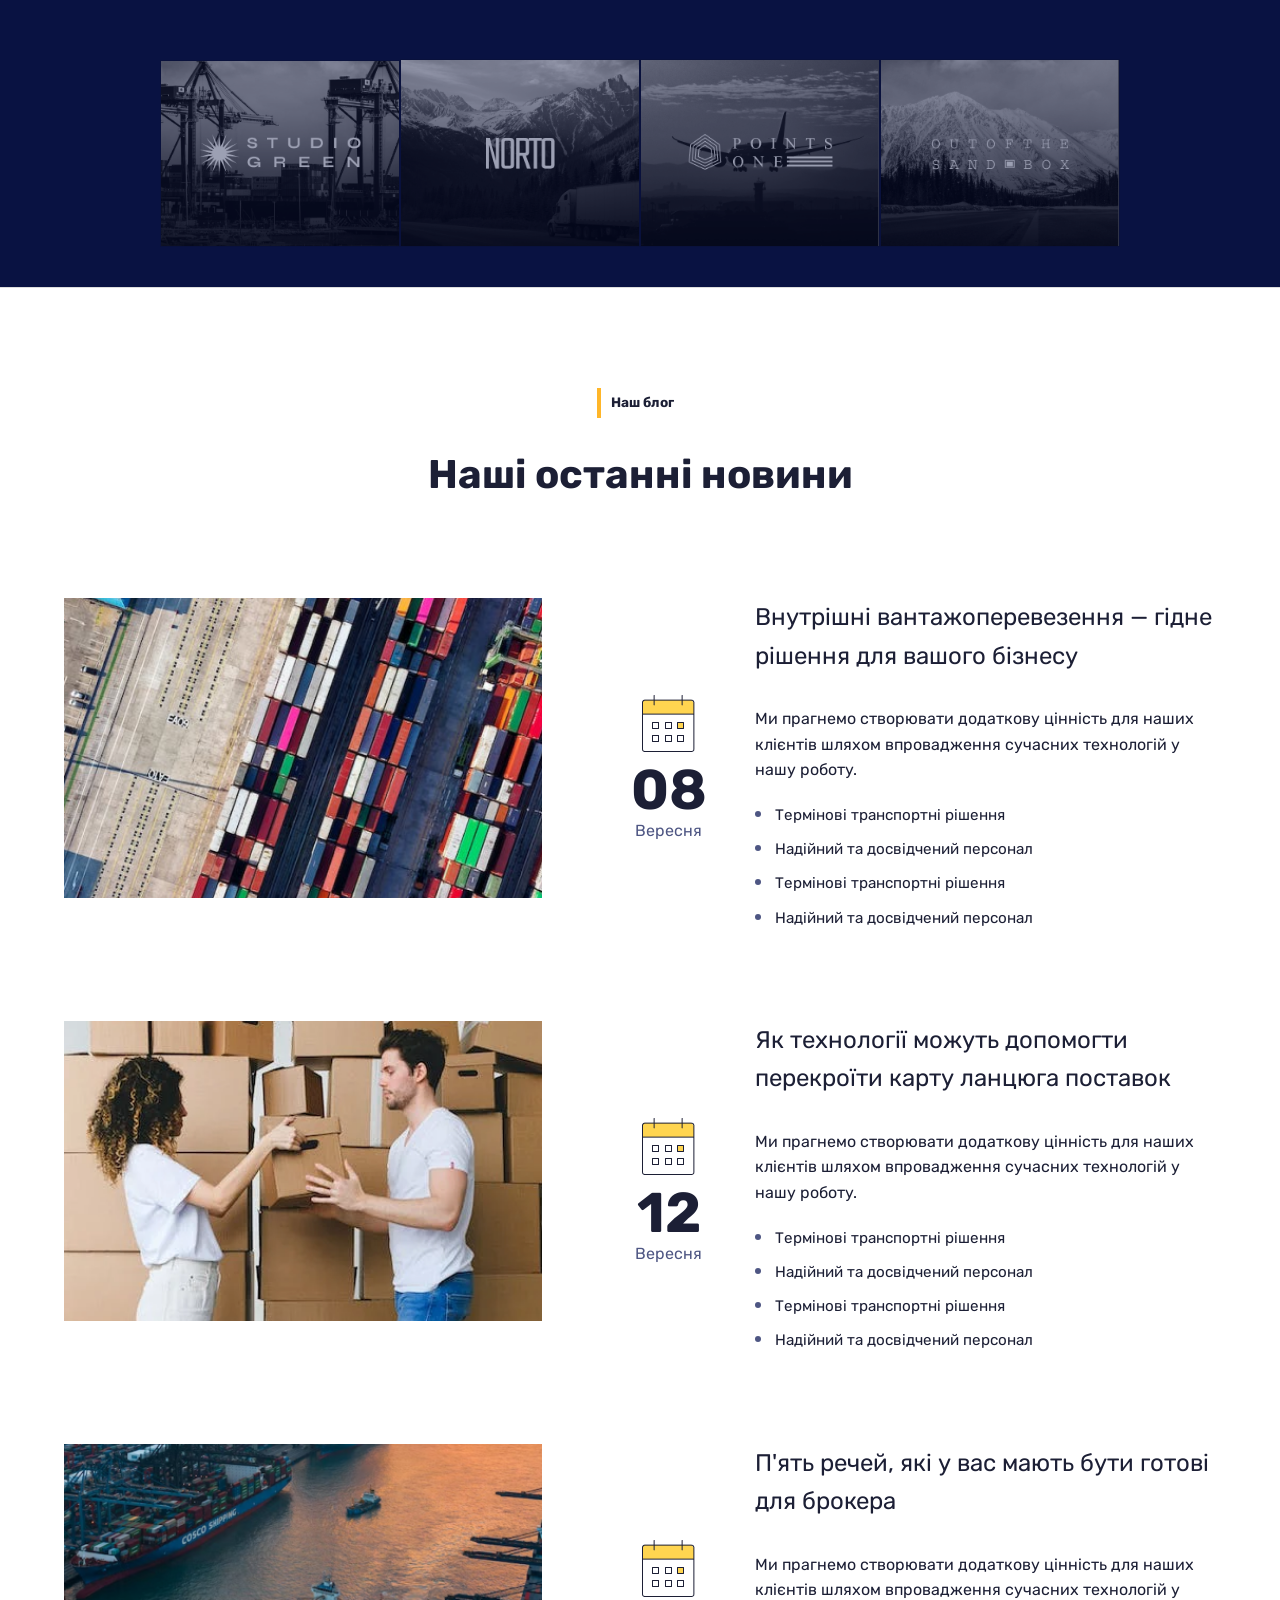
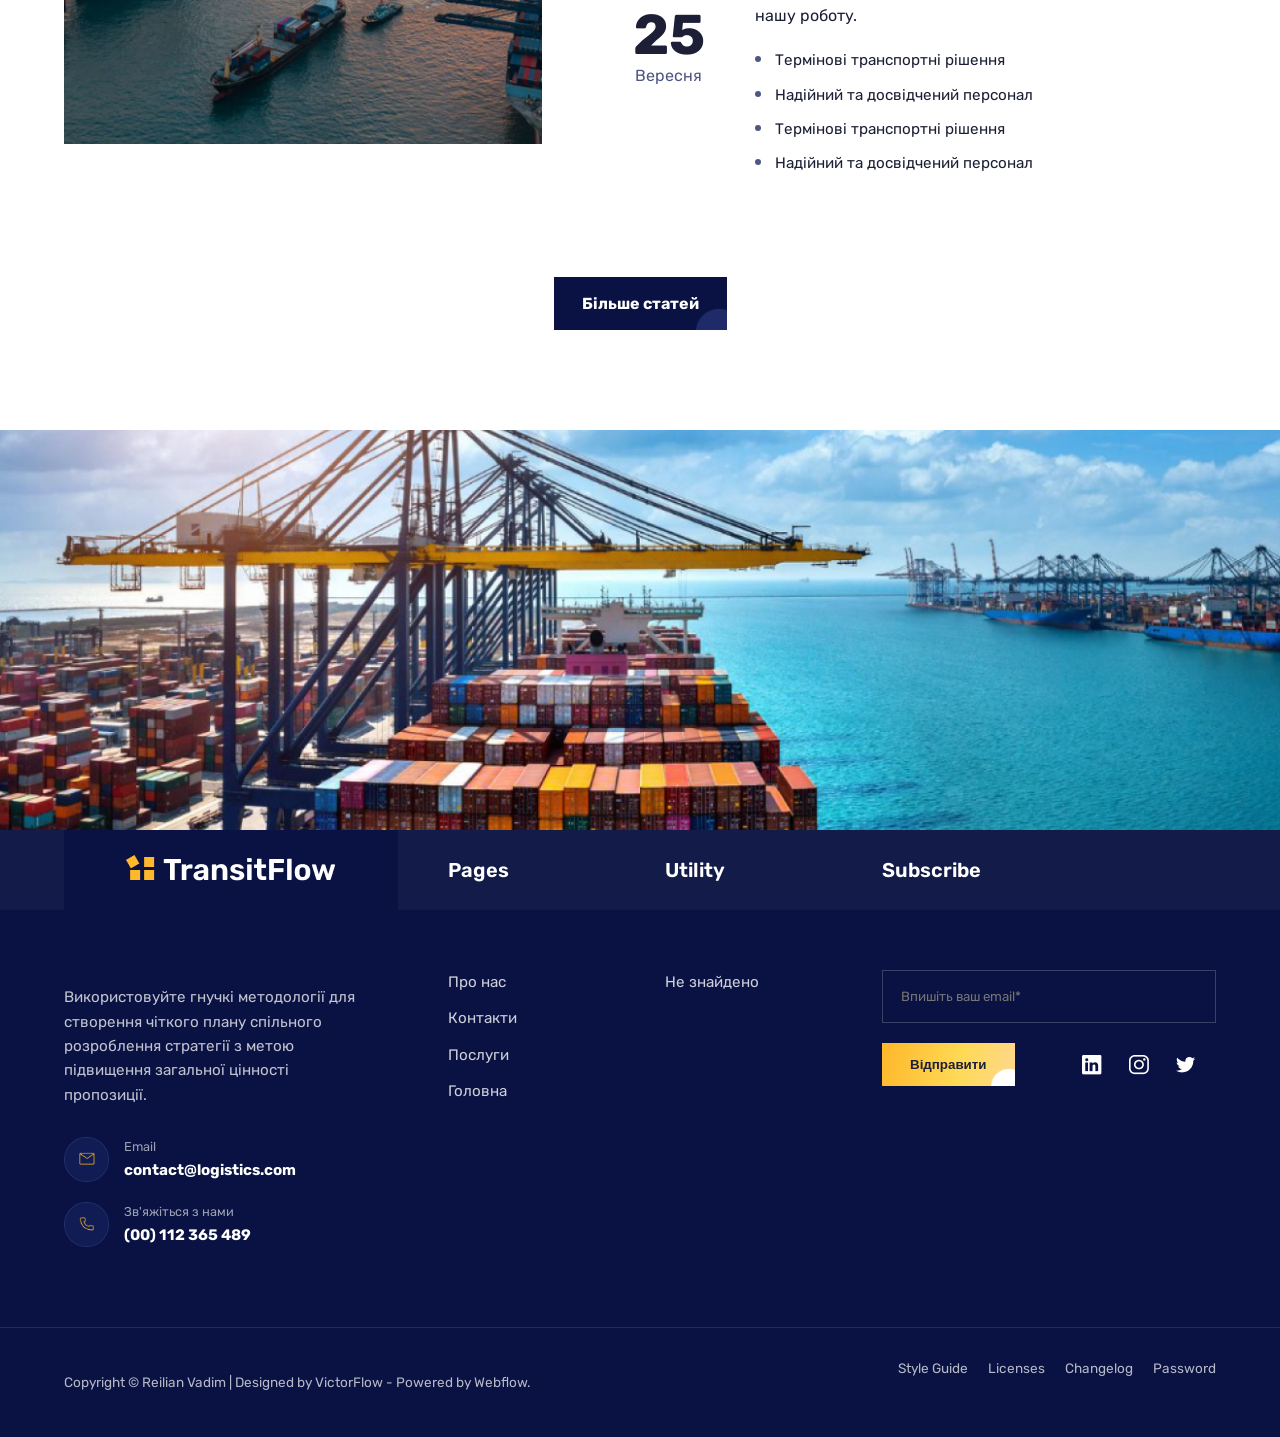
==== commit f1930894: "Update index.html" ====
--- a/index.html
+++ b/index.html
@@ -230,35 +230,35 @@
           <div class="project-item">
             <img src="assets/images/gallery-1.png" alt="Рідкі вантажі">
             <div class="project-overlay">
-              <h4>Рідкі вантажі</h4>
+              <h3>Рідкі вантажі</h3>
               <p>Преміум Танкери</p>
             </div>
           </div>
           <div class="project-item">
             <img src="assets/images/gallery-2.png" alt="Пакування">
             <div class="project-overlay">
-              <h4>Пакування</h4>
+              <h3>Пакування</h3>
               <p>Управління складом</p>
             </div>
           </div>
           <div class="project-item">
             <img src="assets/images/gallery-3.png" alt="Контрактна логістика">
             <div class="project-overlay">
-              <h4>Контрактна логістика</h4>
+              <h3>Контрактна логістика</h3>
               <p>Дорожнє транспортування</p>
             </div>
           </div>
           <div class="project-item">
             <img src="assets/images/gallery-4.png" alt="Складські послуги">
             <div class="project-overlay">
-              <h4>Складські послуги</h4>
+              <h3>Складські послуги</h3>
               <p>Великі склади</p>
             </div>
           </div>
           <div class="project-item">
             <img src="assets/images/gallery-5.png" alt="Спеціалізований транспорт">
             <div class="project-overlay">
-              <h4>Спеціалізований транспорт</h4>
+              <h3>Спеціалізований транспорт</h3>
               <p>Океанський транспорт</p>
             </div>
           </div>
@@ -299,7 +299,7 @@
                 <div class="t-user opt-cls-10">
                   <img src="assets/images/User.png" alt="Клієнт" class="opt-cls-11" />
                   <div>
-                    <h4 class="opt-cls-9">Кетлін Сміт</h4>
+                    <h3 class="opt-cls-9">Кетлін Сміт</h3>
                     <p class="opt-cls-12">Компанія Fuel</p>
                   </div>
                 </div>
@@ -320,7 +320,7 @@
                 <div class="t-user opt-cls-10">
                   <img src="assets/images/User-1.png" alt="Клієнт" class="opt-cls-11" />
                   <div>
-                    <h4 class="opt-cls-14">Джон Мартін</h4>
+                    <h3 class="opt-cls-14">Джон Мартін</h3>
                     <p class="opt-cls-12">Реставрація</p>
                   </div>
                 </div>
@@ -362,27 +362,27 @@
           <div class="icon-list-grid">
             <div class="icon-box">
               <div class="ib-icon"><img src="assets/icons/box-icon.png" alt="Icon"></div>
-              <h4>Безпечне пакування</h4>
+              <h3>Безпечне пакування</h3>
             </div>
             <div class="icon-box">
               <div class="ib-icon"><img src="assets/icons/ship-icon.png" alt="Icon"></div>
-              <h4>Доставка по всьому світу</h4>
+              <h3>Доставка по всьому світу</h3>
             </div>
             <div class="icon-box">
               <div class="ib-icon"><img src="assets/icons/global-icon.png" alt="Icon"></div>
-              <h4>Глобальний відстеження</h4>
+              <h3>Глобальний відстеження</h3>
             </div>
             <div class="icon-box">
               <div class="ib-icon"><img src="assets/icons/support-icon.png" alt="Icon"></div>
-              <h4>24/7 Підтримка</h4>
+              <h3>24/7 Підтримка</h3>
             </div>
             <div class="icon-box">
               <div class="ib-icon"><img src="assets/icons/time-yellow-icon.png" alt="Icon"></div>
-              <h4>Доставка вчасно</h4>
+              <h3>Доставка вчасно</h3>
             </div>
             <div class="icon-box">
               <div class="ib-icon"><img src="assets/icons/coin-icon.png" alt="Icon"></div>
-              <h4>Прозора ціна</h4>
+              <h3>Прозора ціна</h3>
             </div>
           </div>
         </div>
@@ -597,6 +597,7 @@
       </div>
     </section>
     <div class="pre-footer-banner"></div>
+  </main>
 
     <footer class="footer">
       <div class="footer-header-bar">
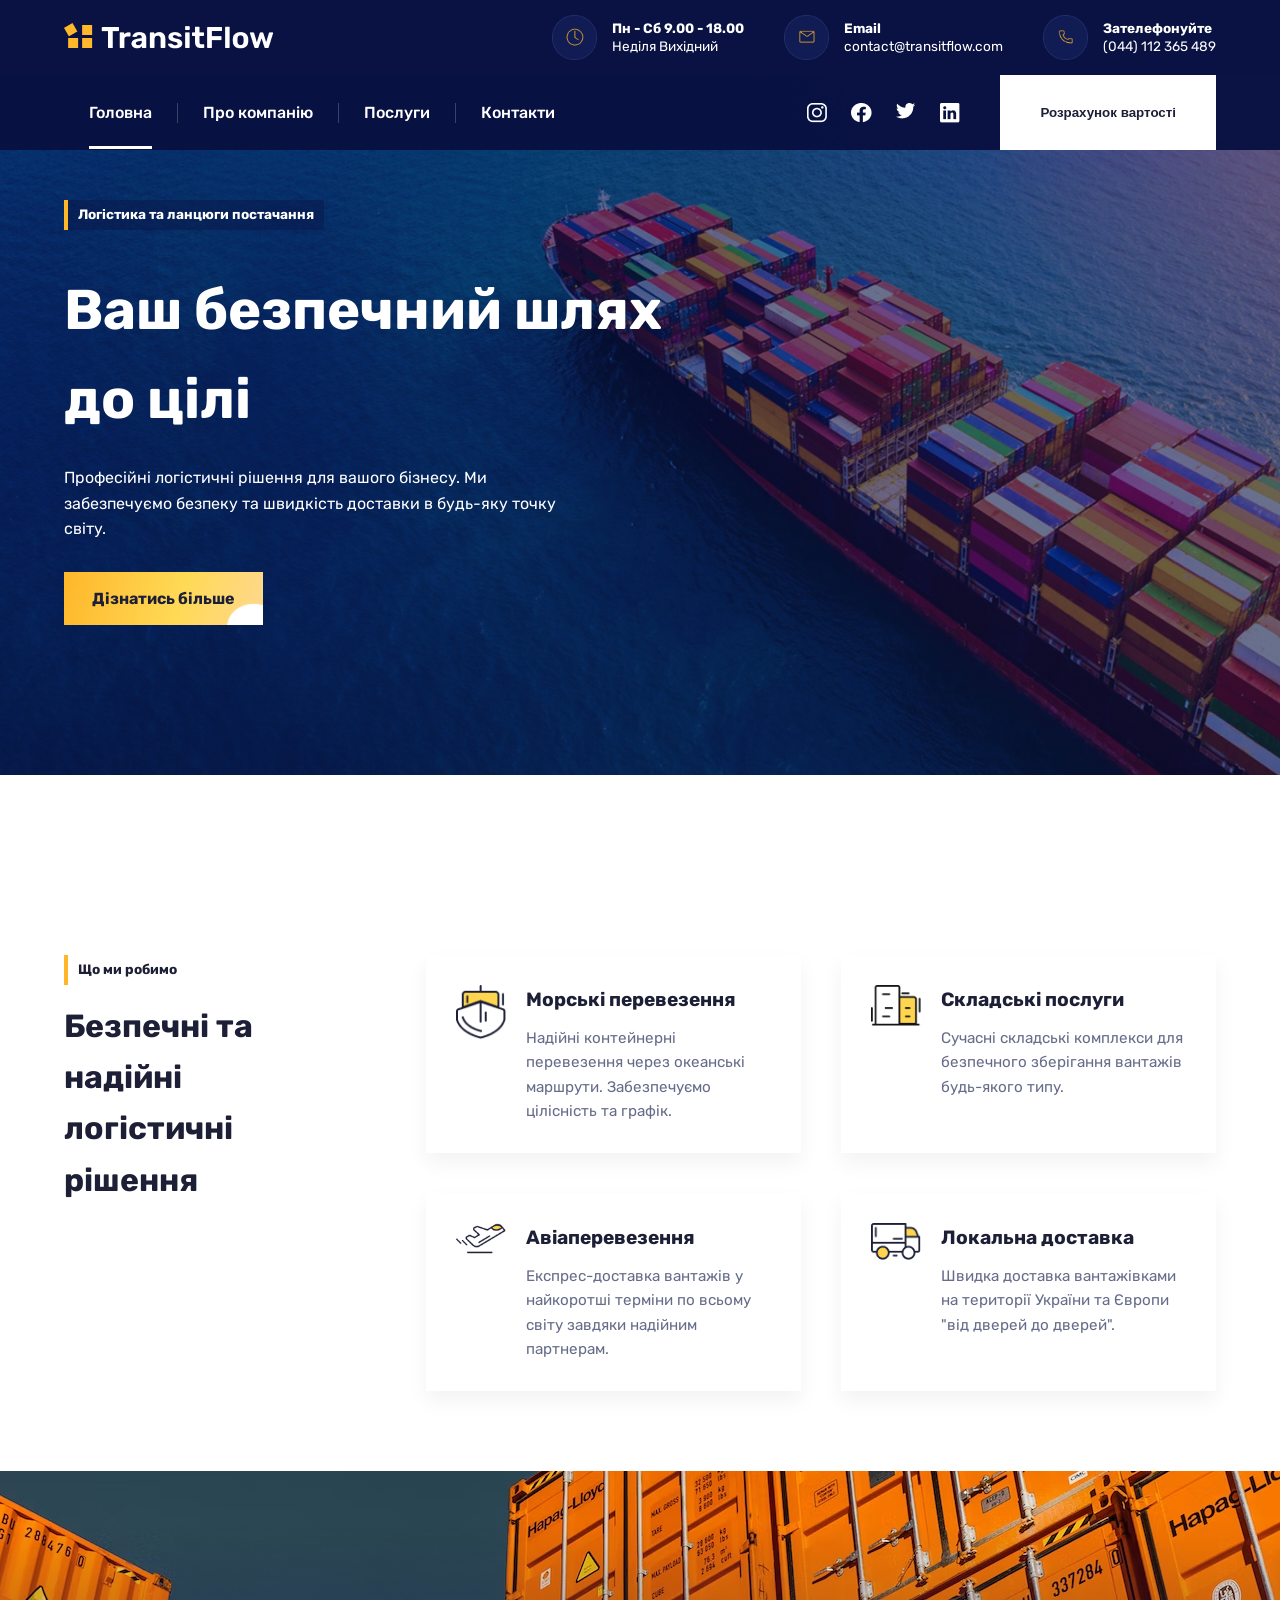
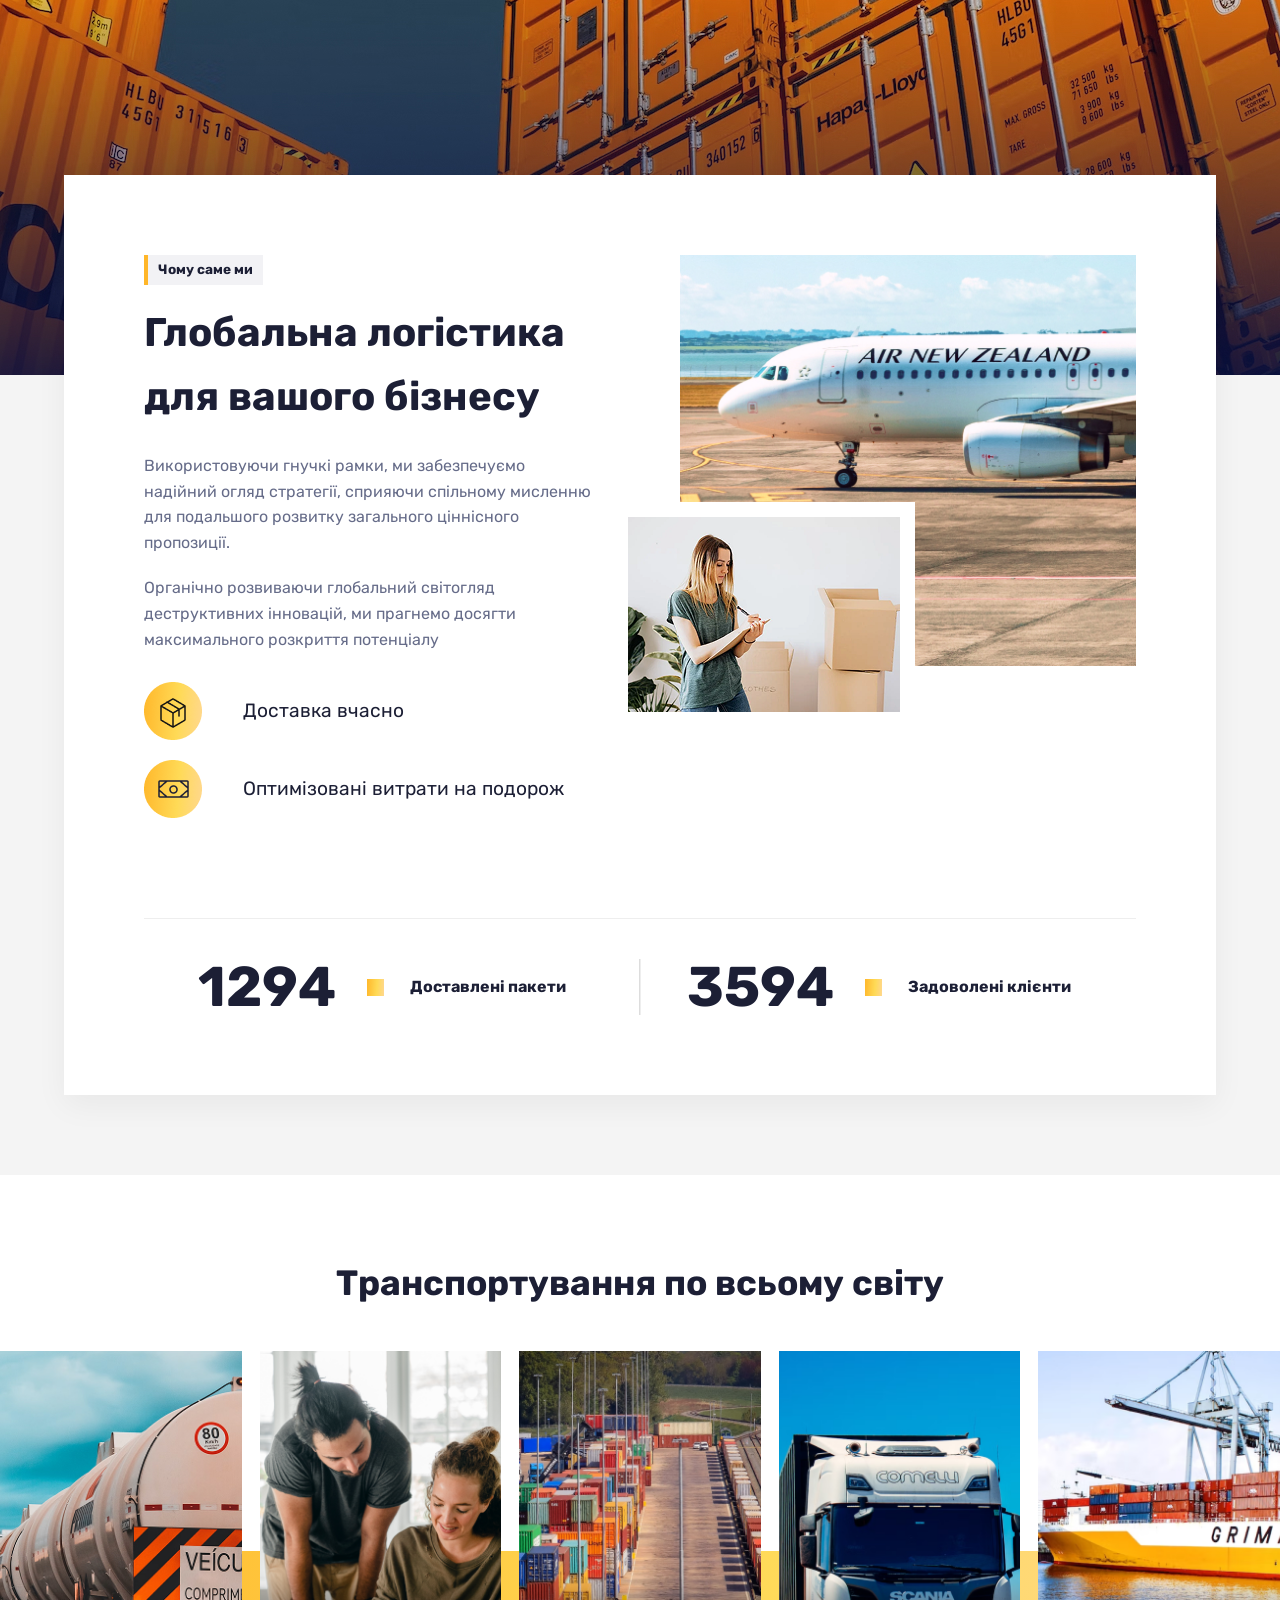
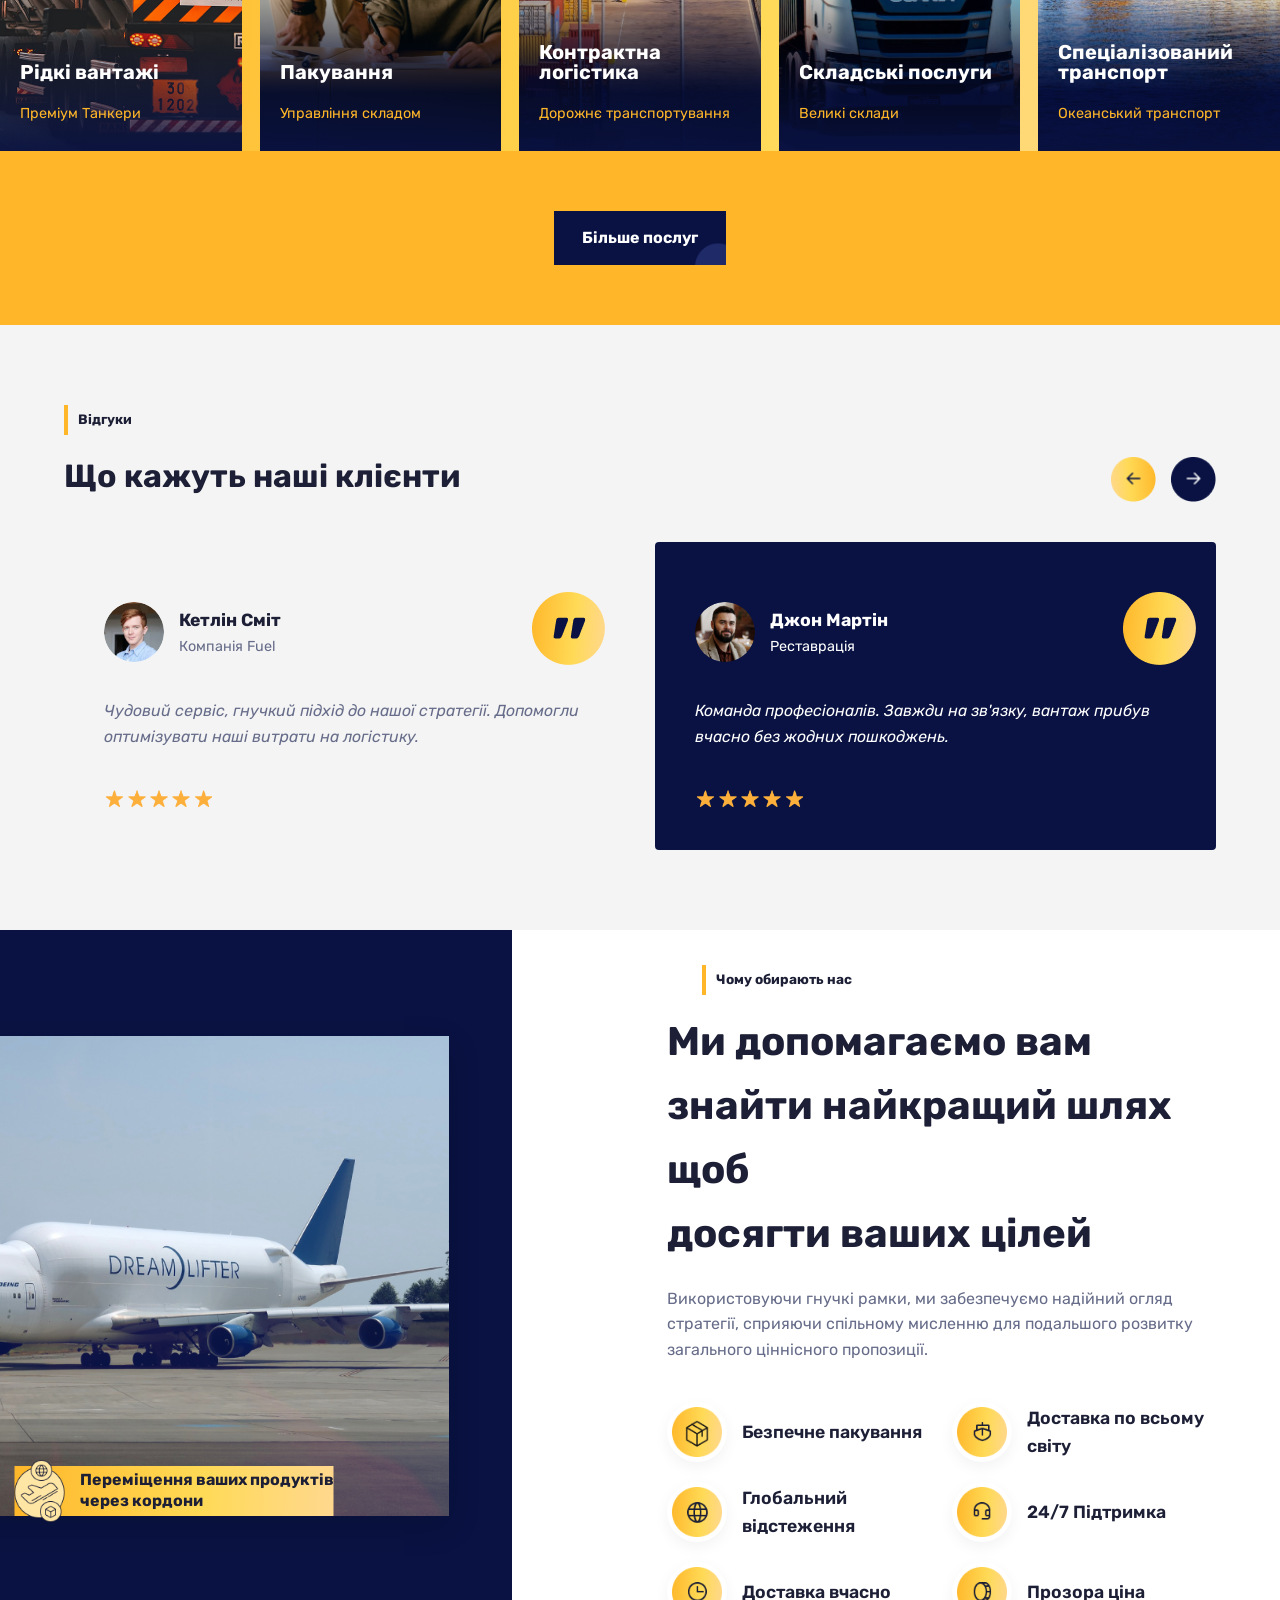
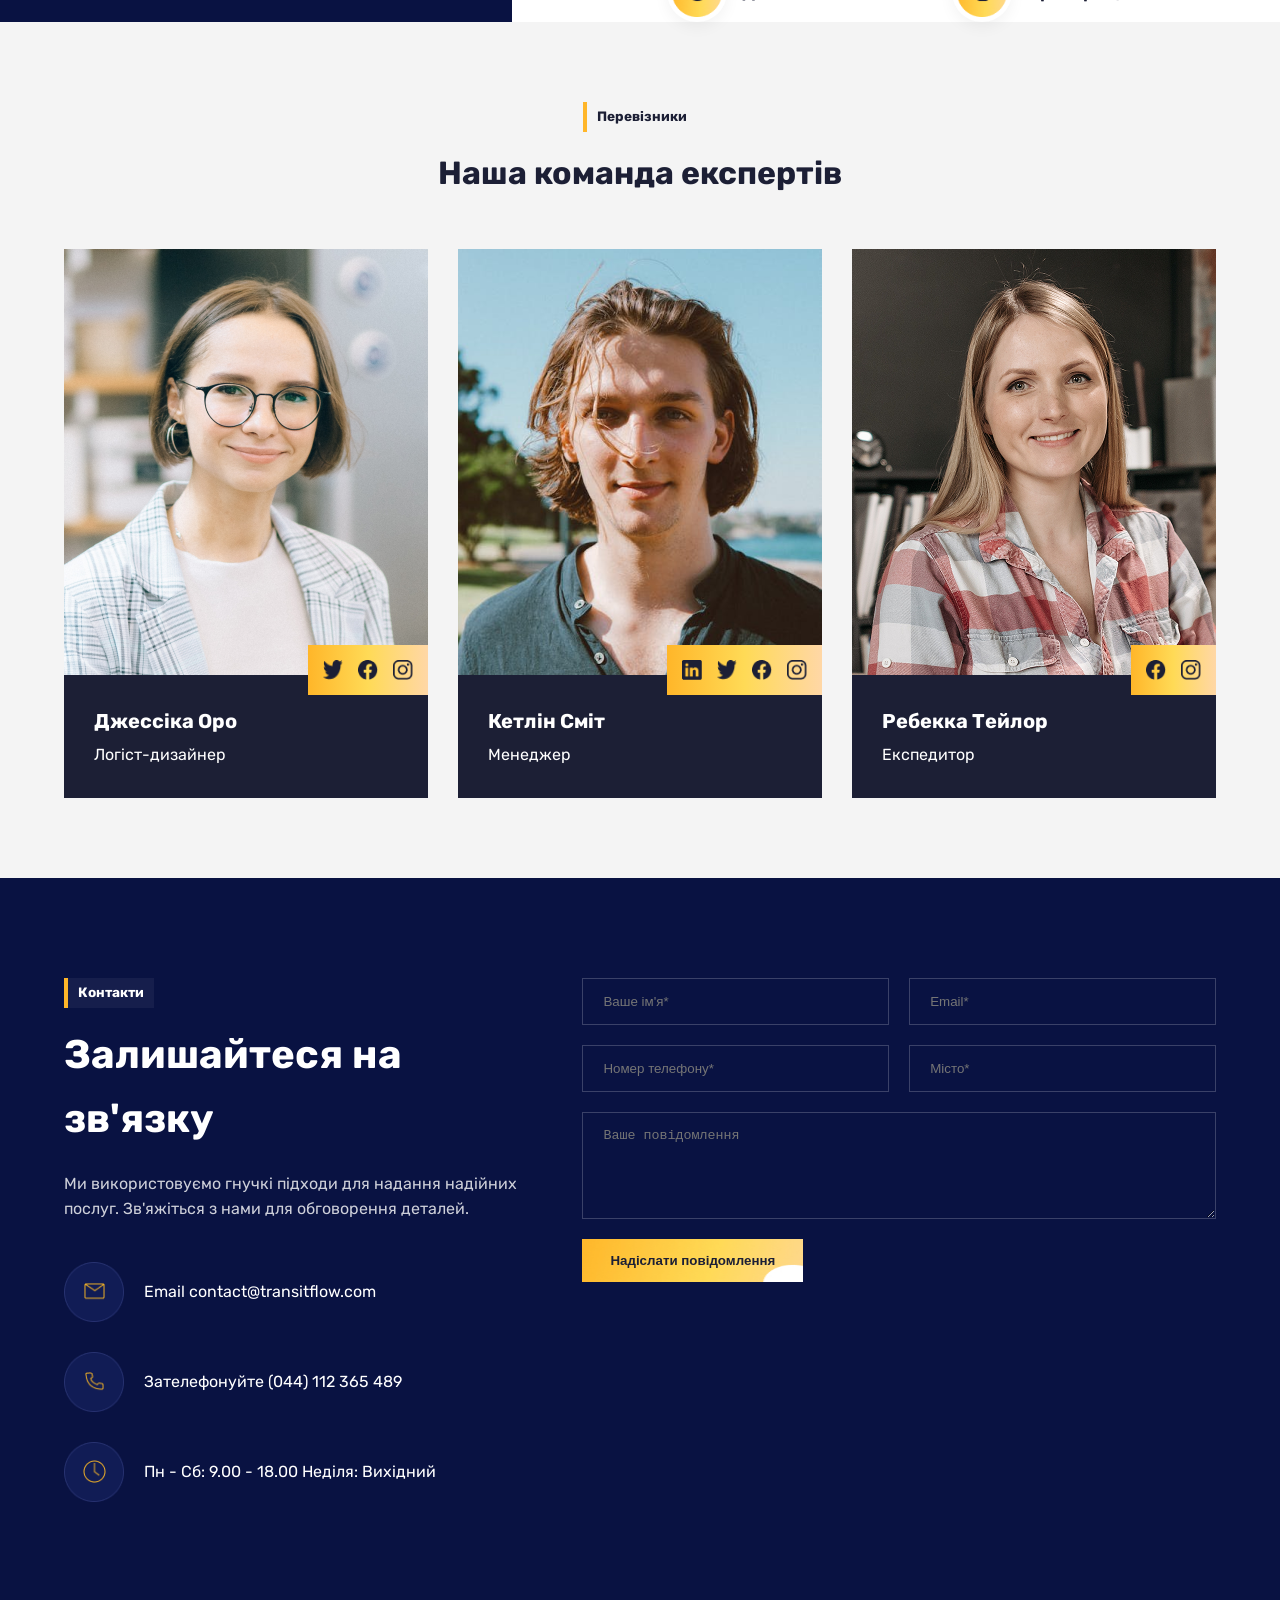
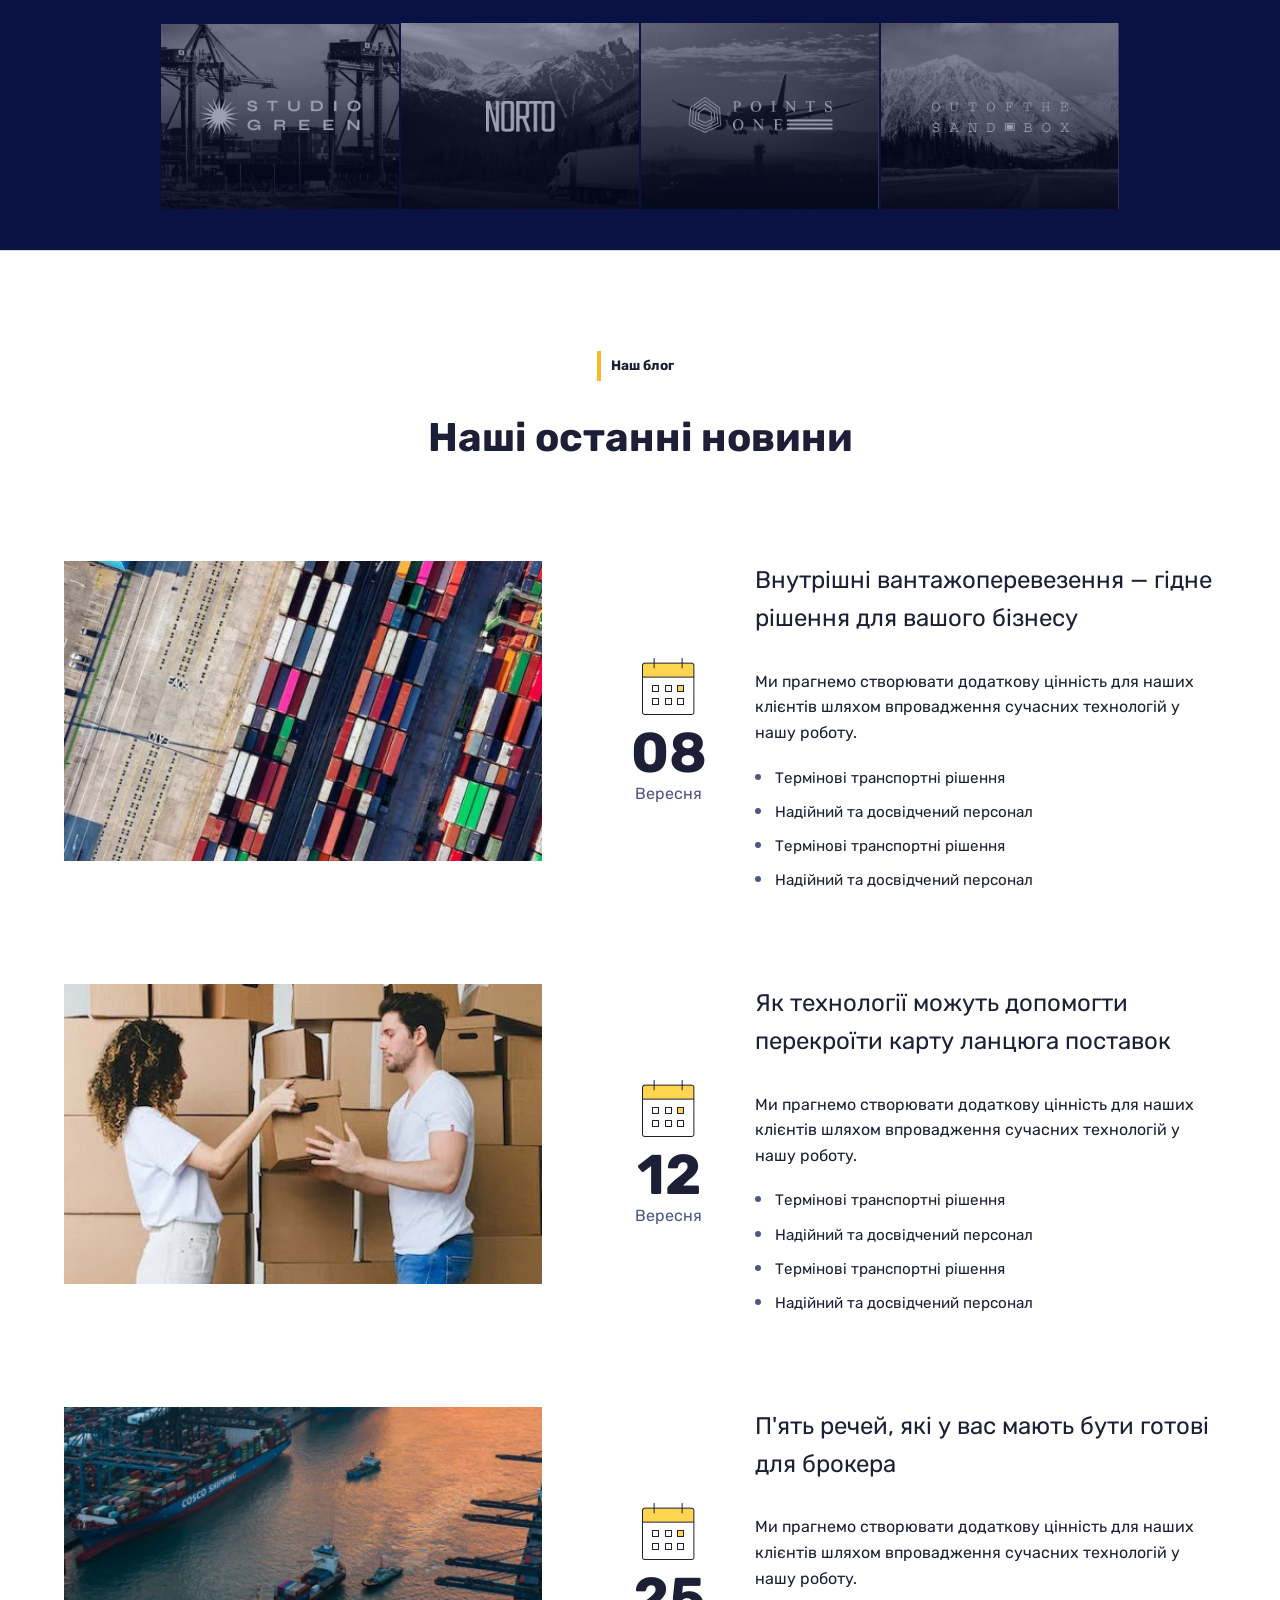
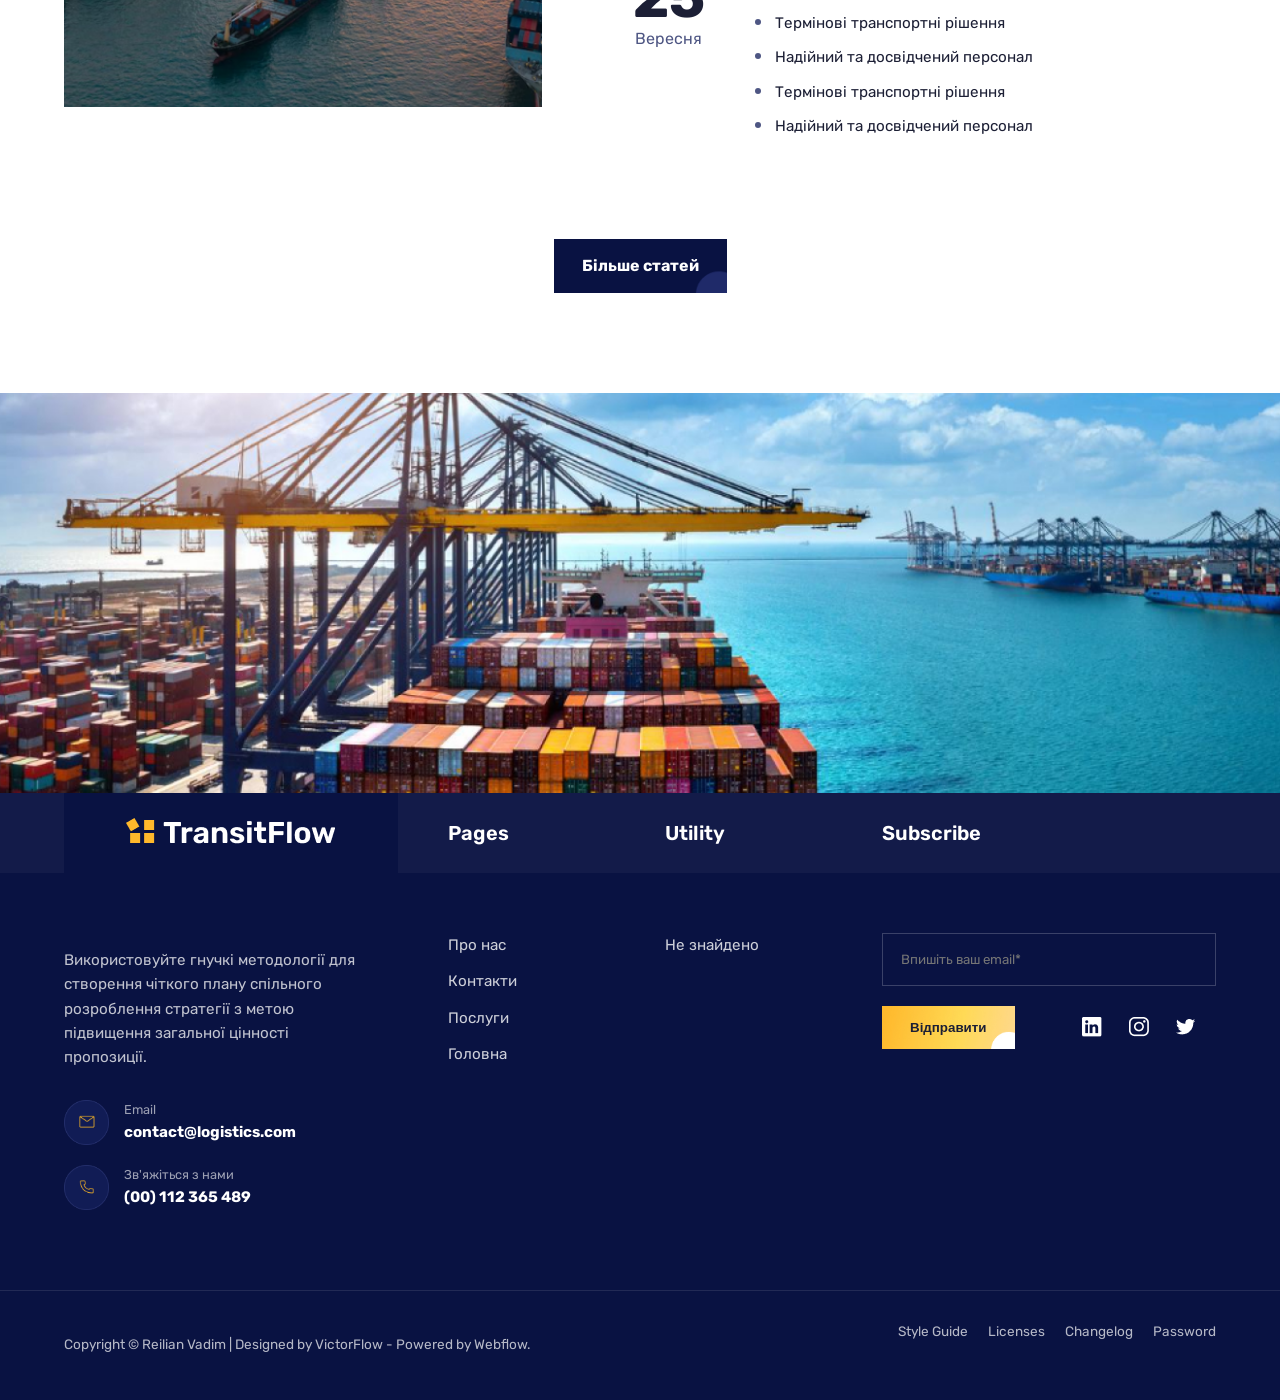
==== commit d259403f: "Update index.html" ====
--- a/index.html
+++ b/index.html
@@ -170,7 +170,7 @@
         <div class="why-us-wrapper">
           <div class="grid-two-col align-items-center">
             <div class="wu-text-col">
-              <span class="badge-tag-dark opt-cls-5">Чому саме мис</span>
+              <span class="badge-tag-dark opt-cls-5">Чому саме ми</span>
               <h2 class="section-title-text opt-cls-6">
                 Глобальна логістика для вашого бізнесу
               </h2>
--- a/assets/css/style.css
+++ b/assets/css/style.css
@@ -530,7 +530,7 @@
   background: var(--color-primary-dark);
   color: #fff;
 }
-.dark-card h4 {
+.dark-card h3 {
   color: #fff;
 }
 .t-user {
@@ -546,7 +546,7 @@
   border-radius: 50%;
   object-fit: cover;
 }
-.t-user h4 {
+.t-user h3 {
   margin: 0;
   font-size: 1.1rem;
 }
@@ -1383,7 +1383,7 @@
   pointer-events: none;
 }
 
-.project-overlay h4 {
+.project-overlay h3 {
   color: #fff;
   margin: 0 0 25px 0;
   font-size: 1.25rem;
@@ -1472,7 +1472,7 @@
   height: auto;
 }
 
-.icon-box h4 {
+.icon-box h3 {
   margin: 0;
   font-size: 1.1rem;
   font-weight: 600;
